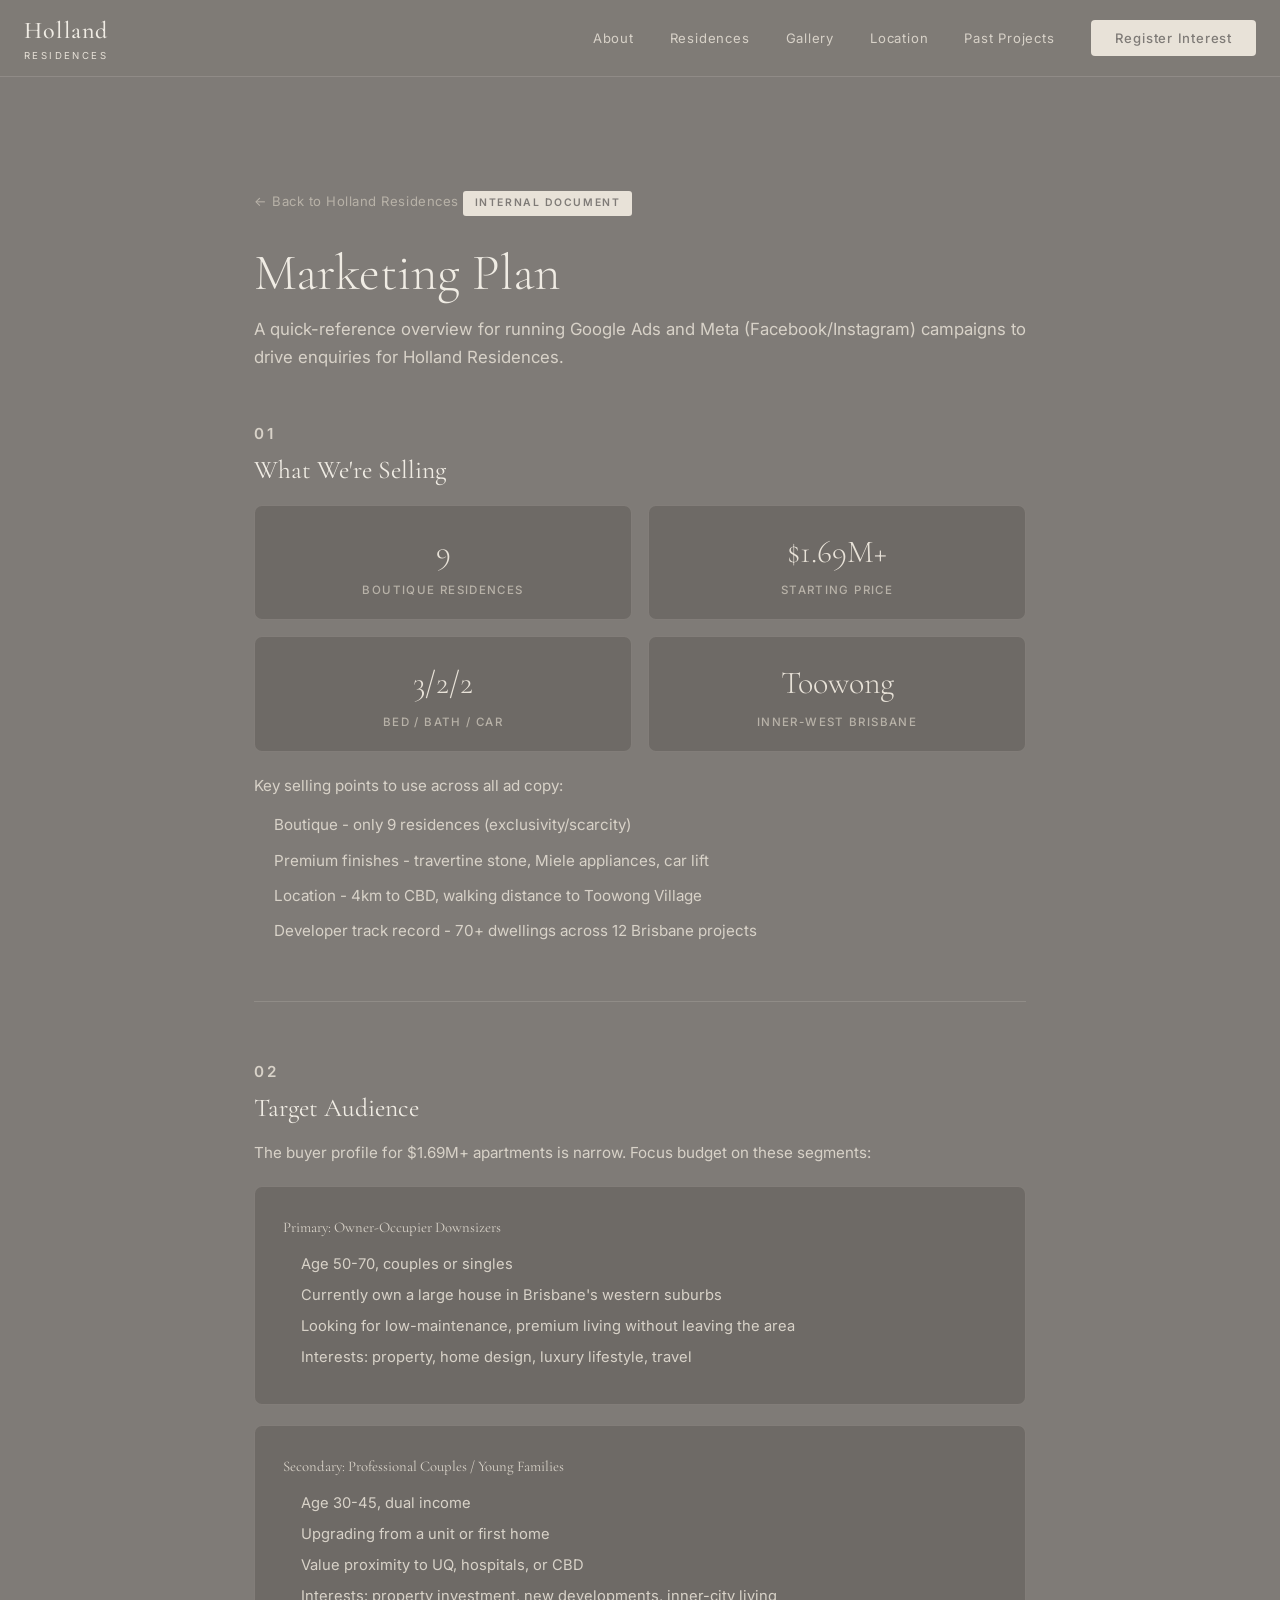
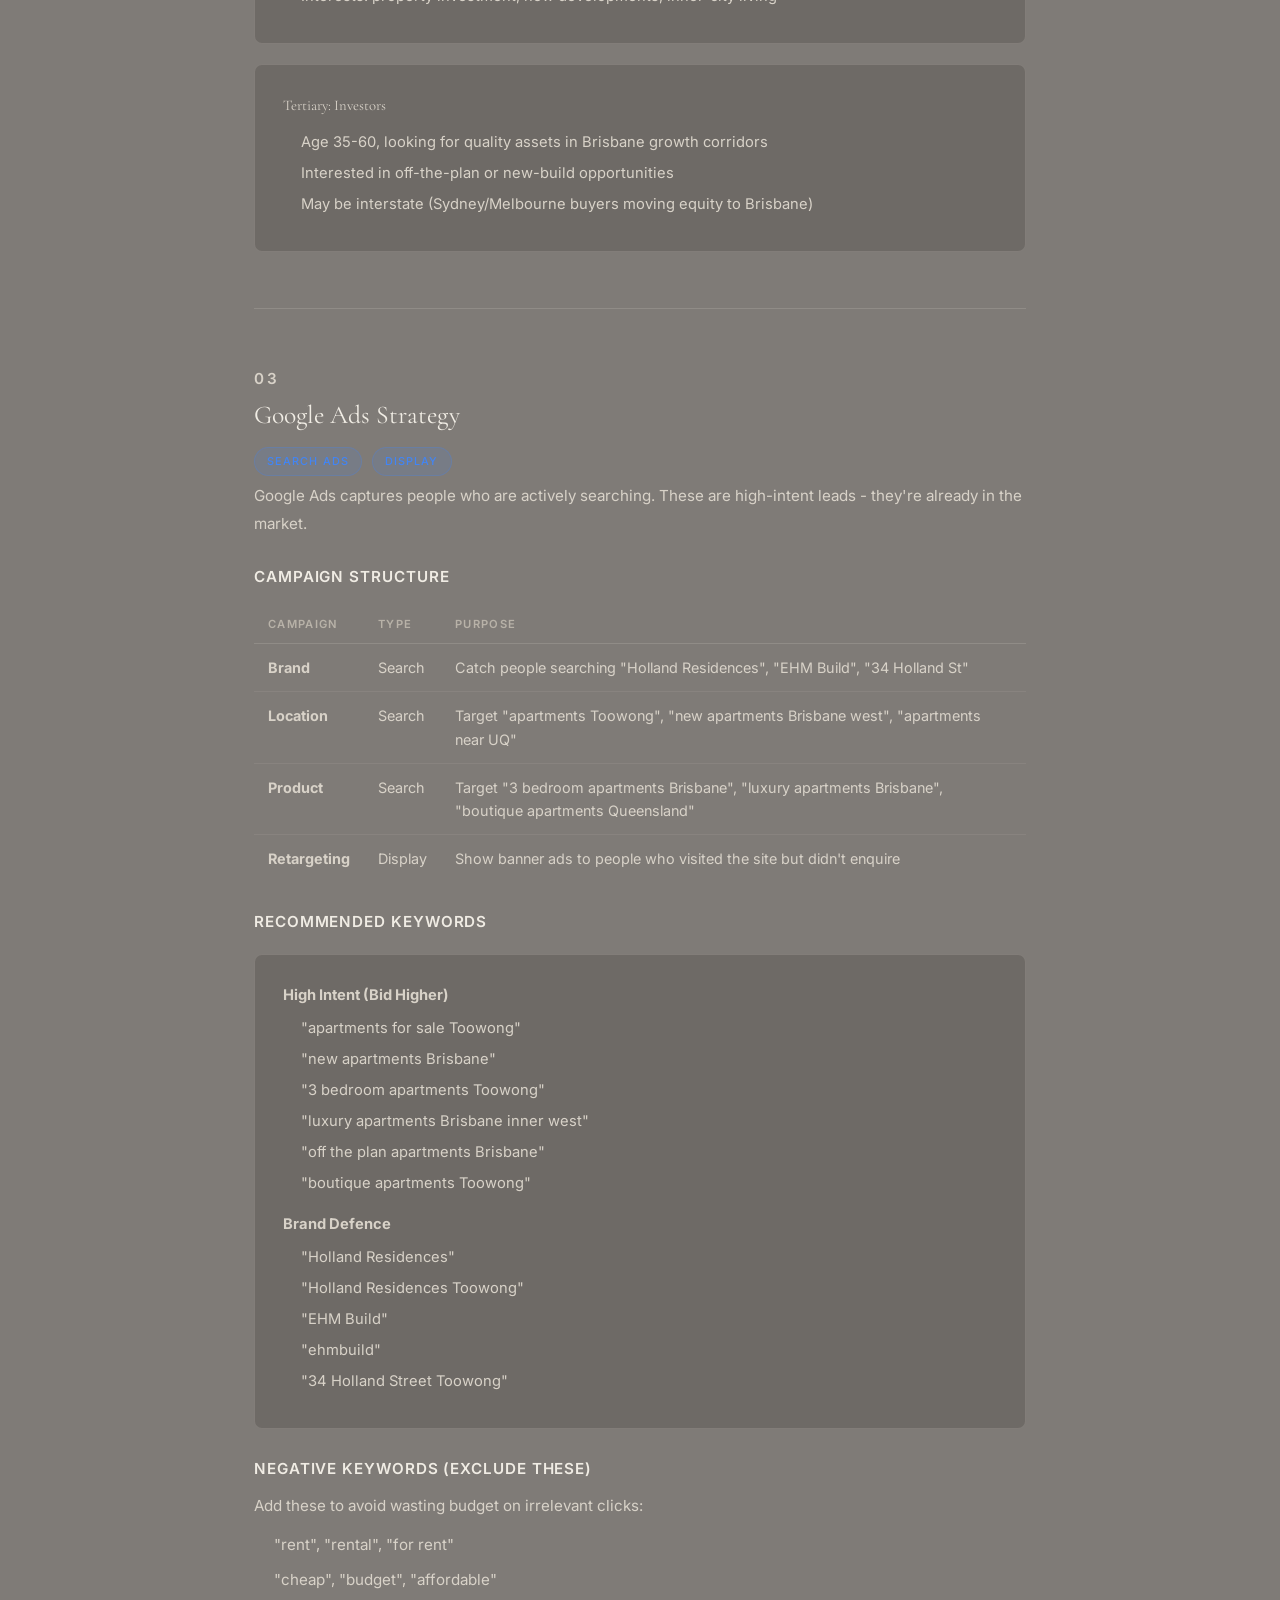
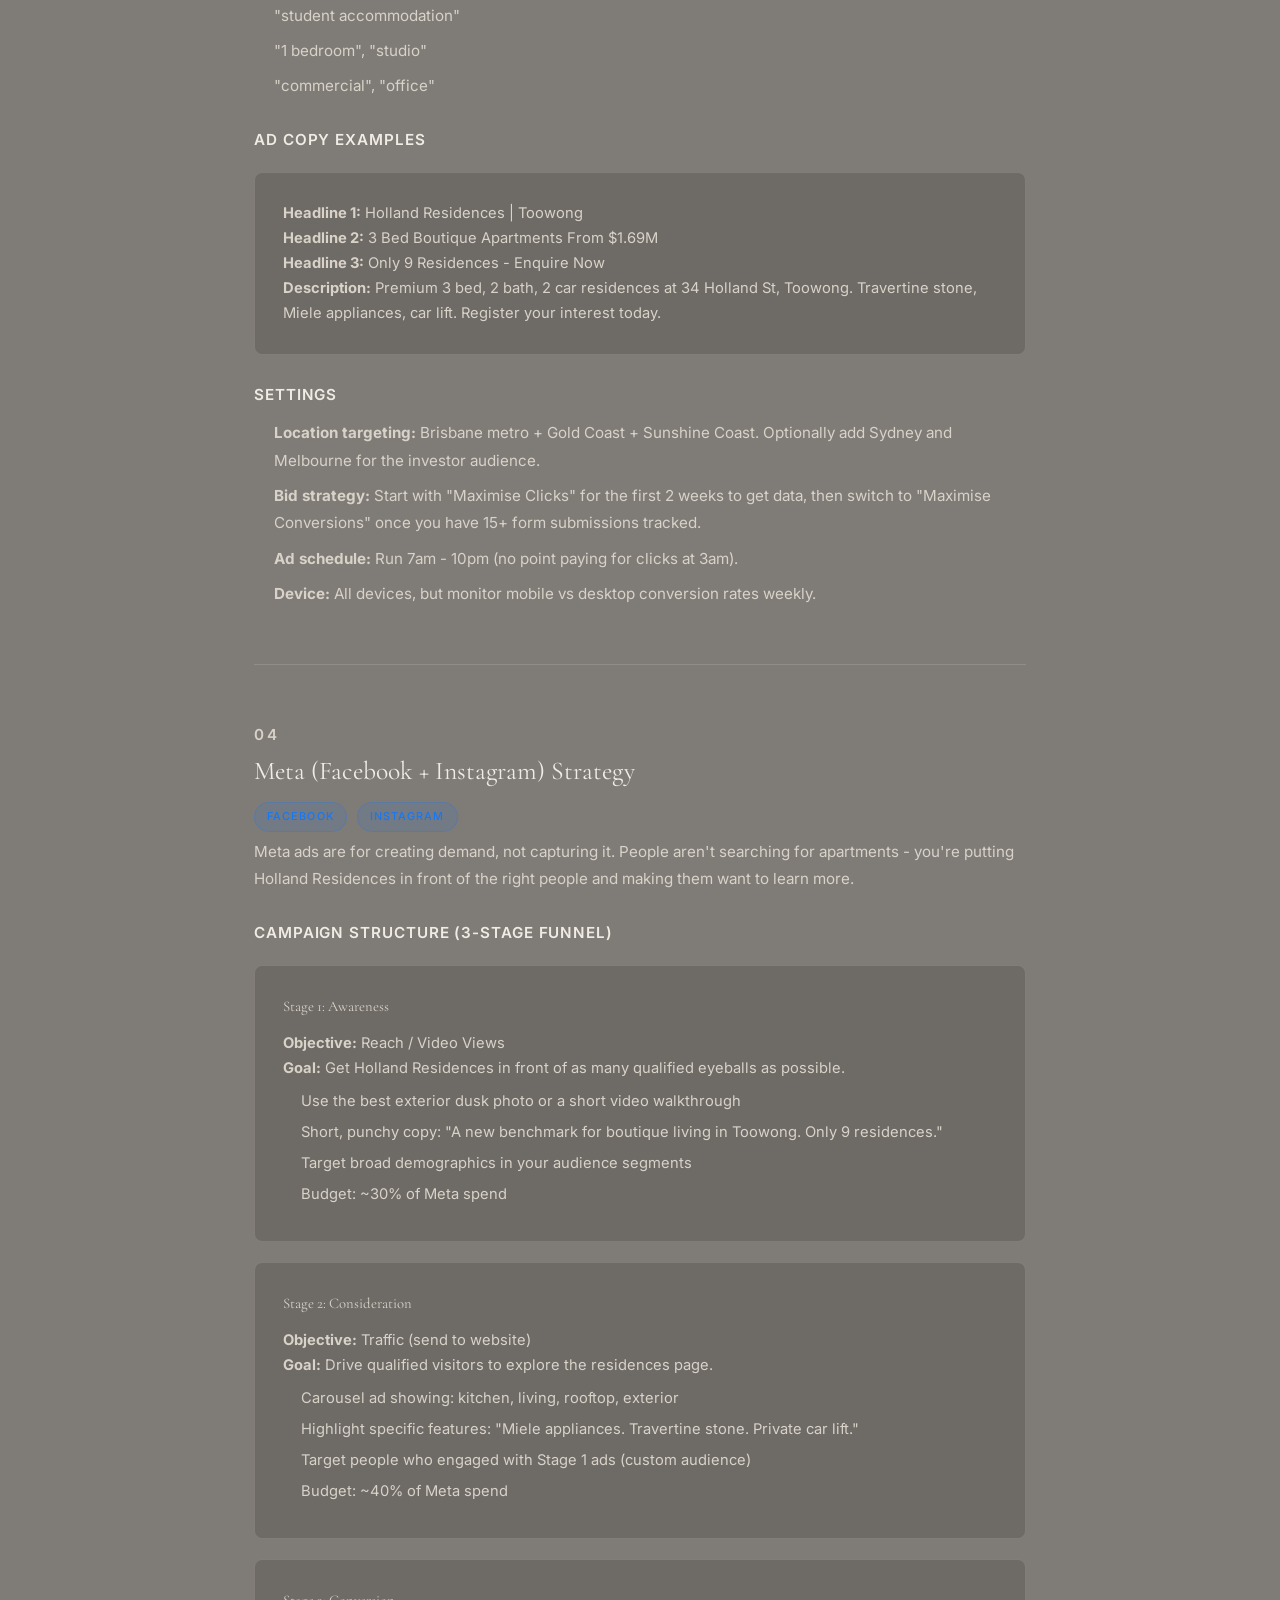
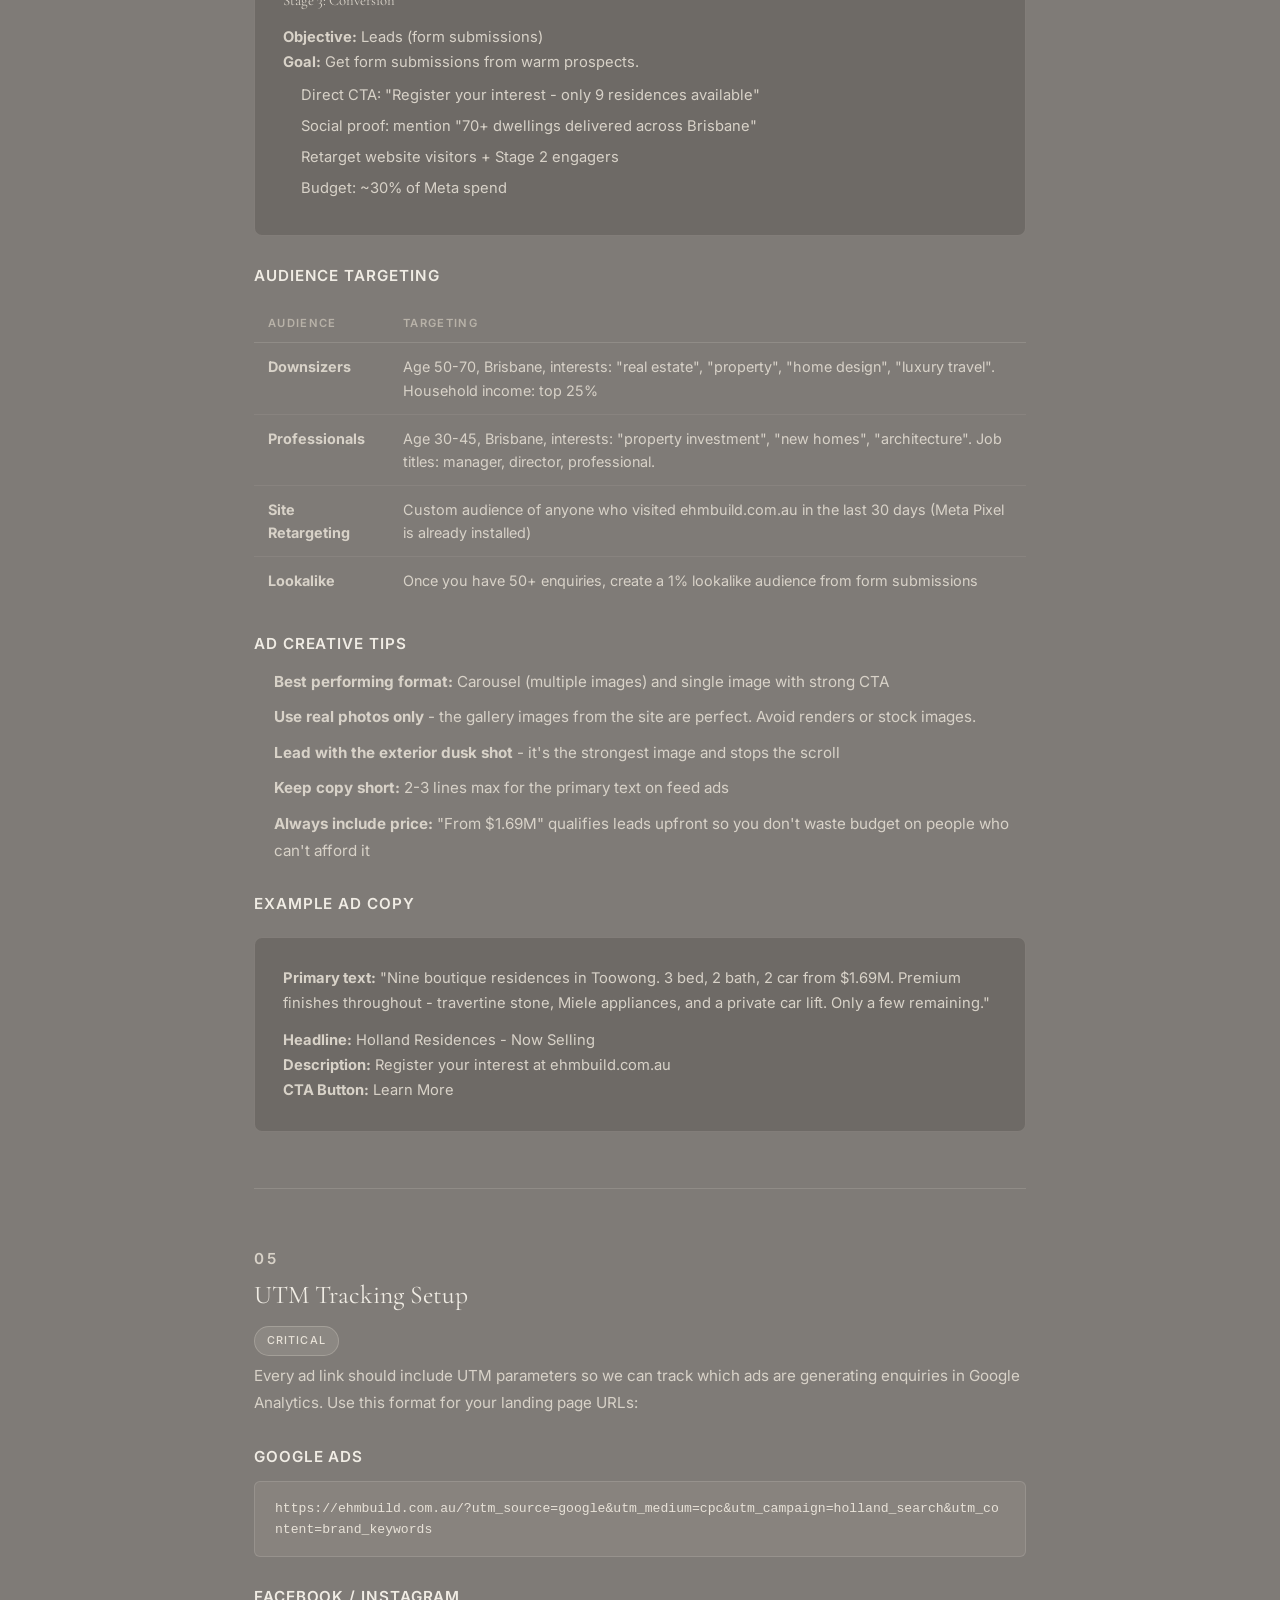
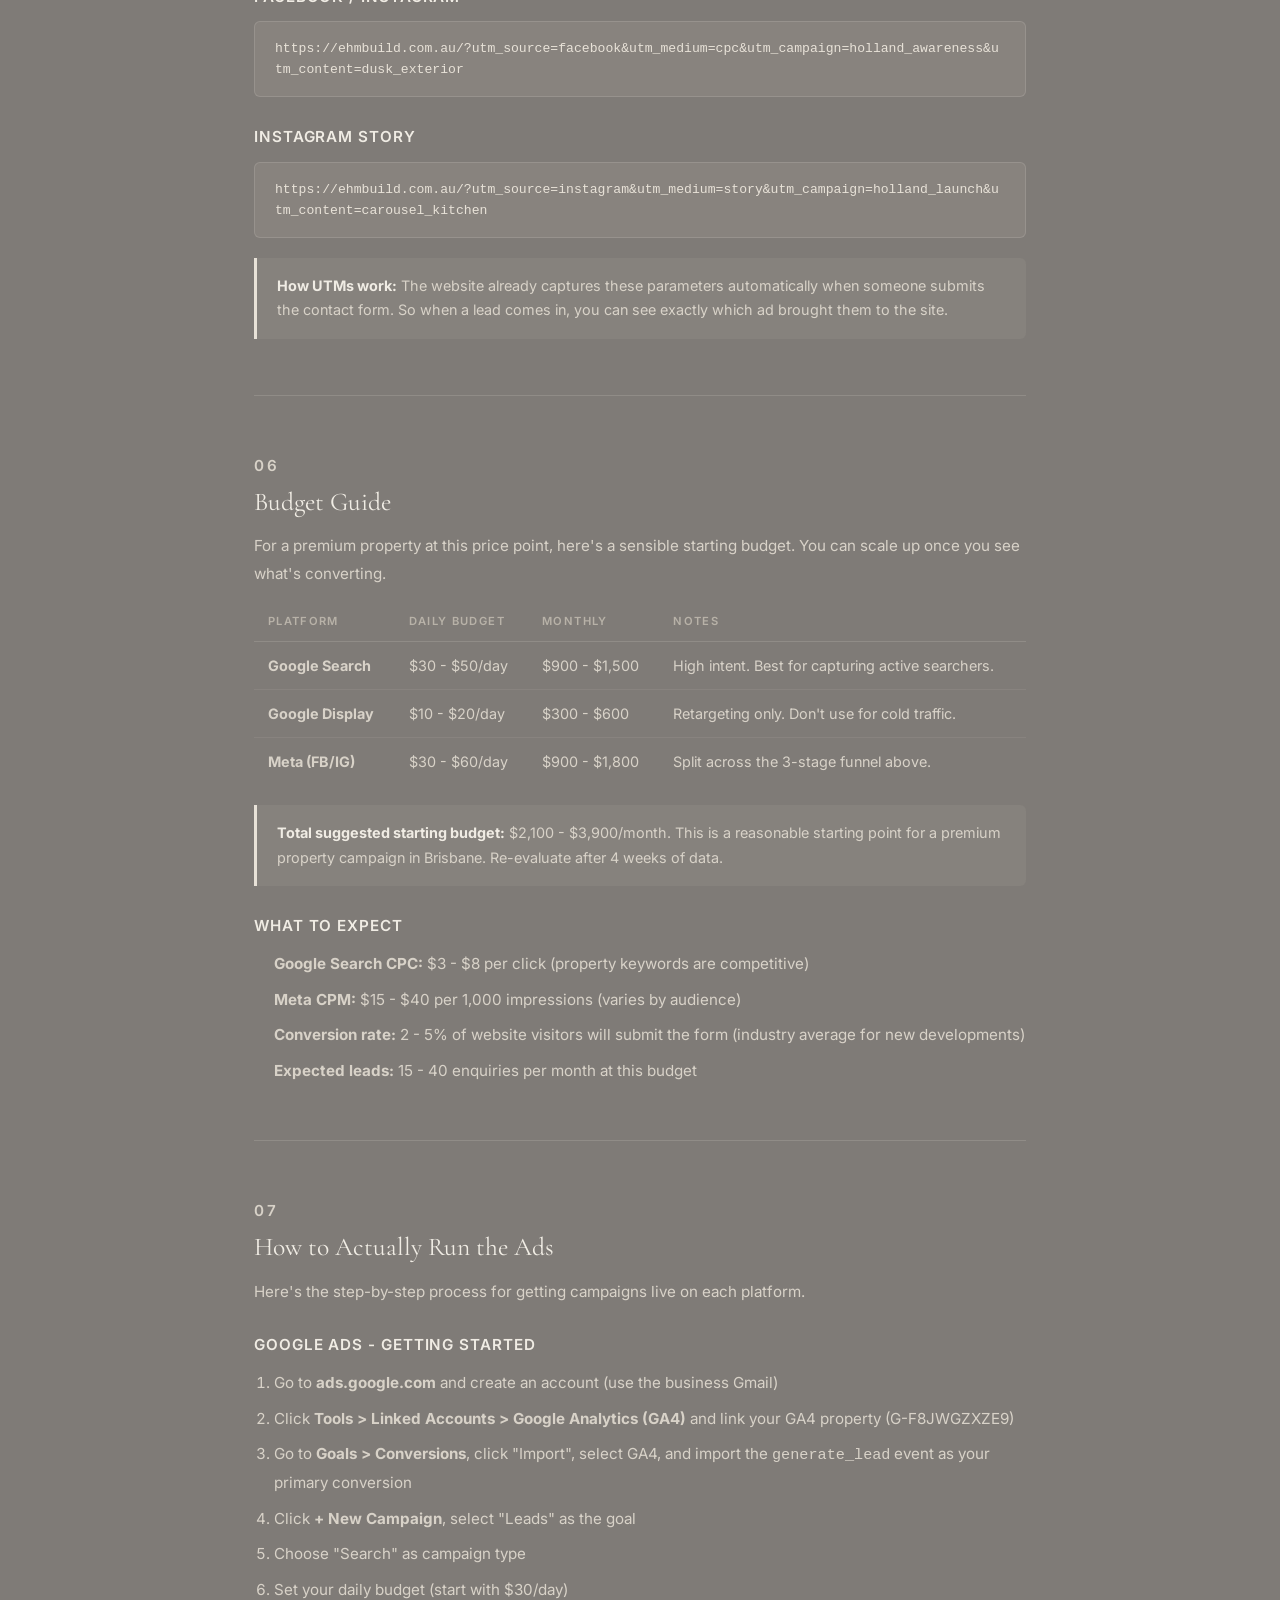
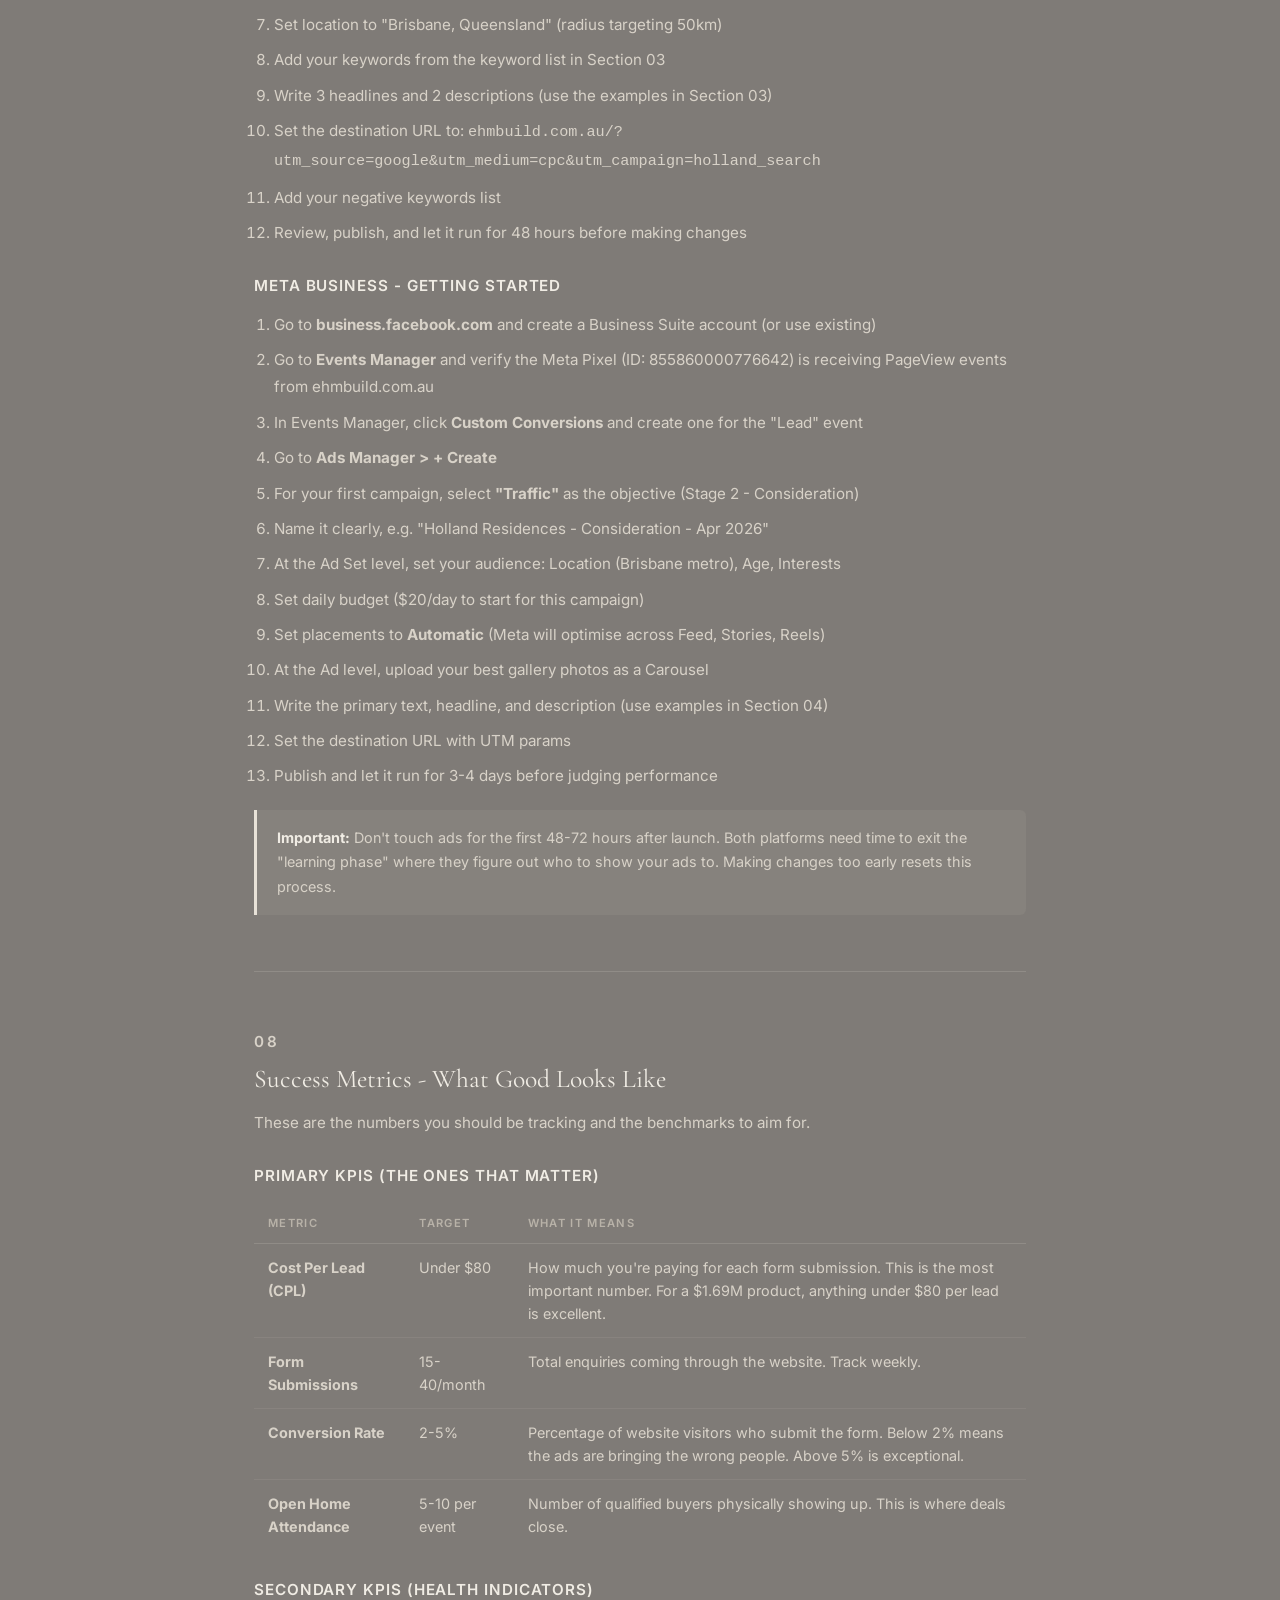
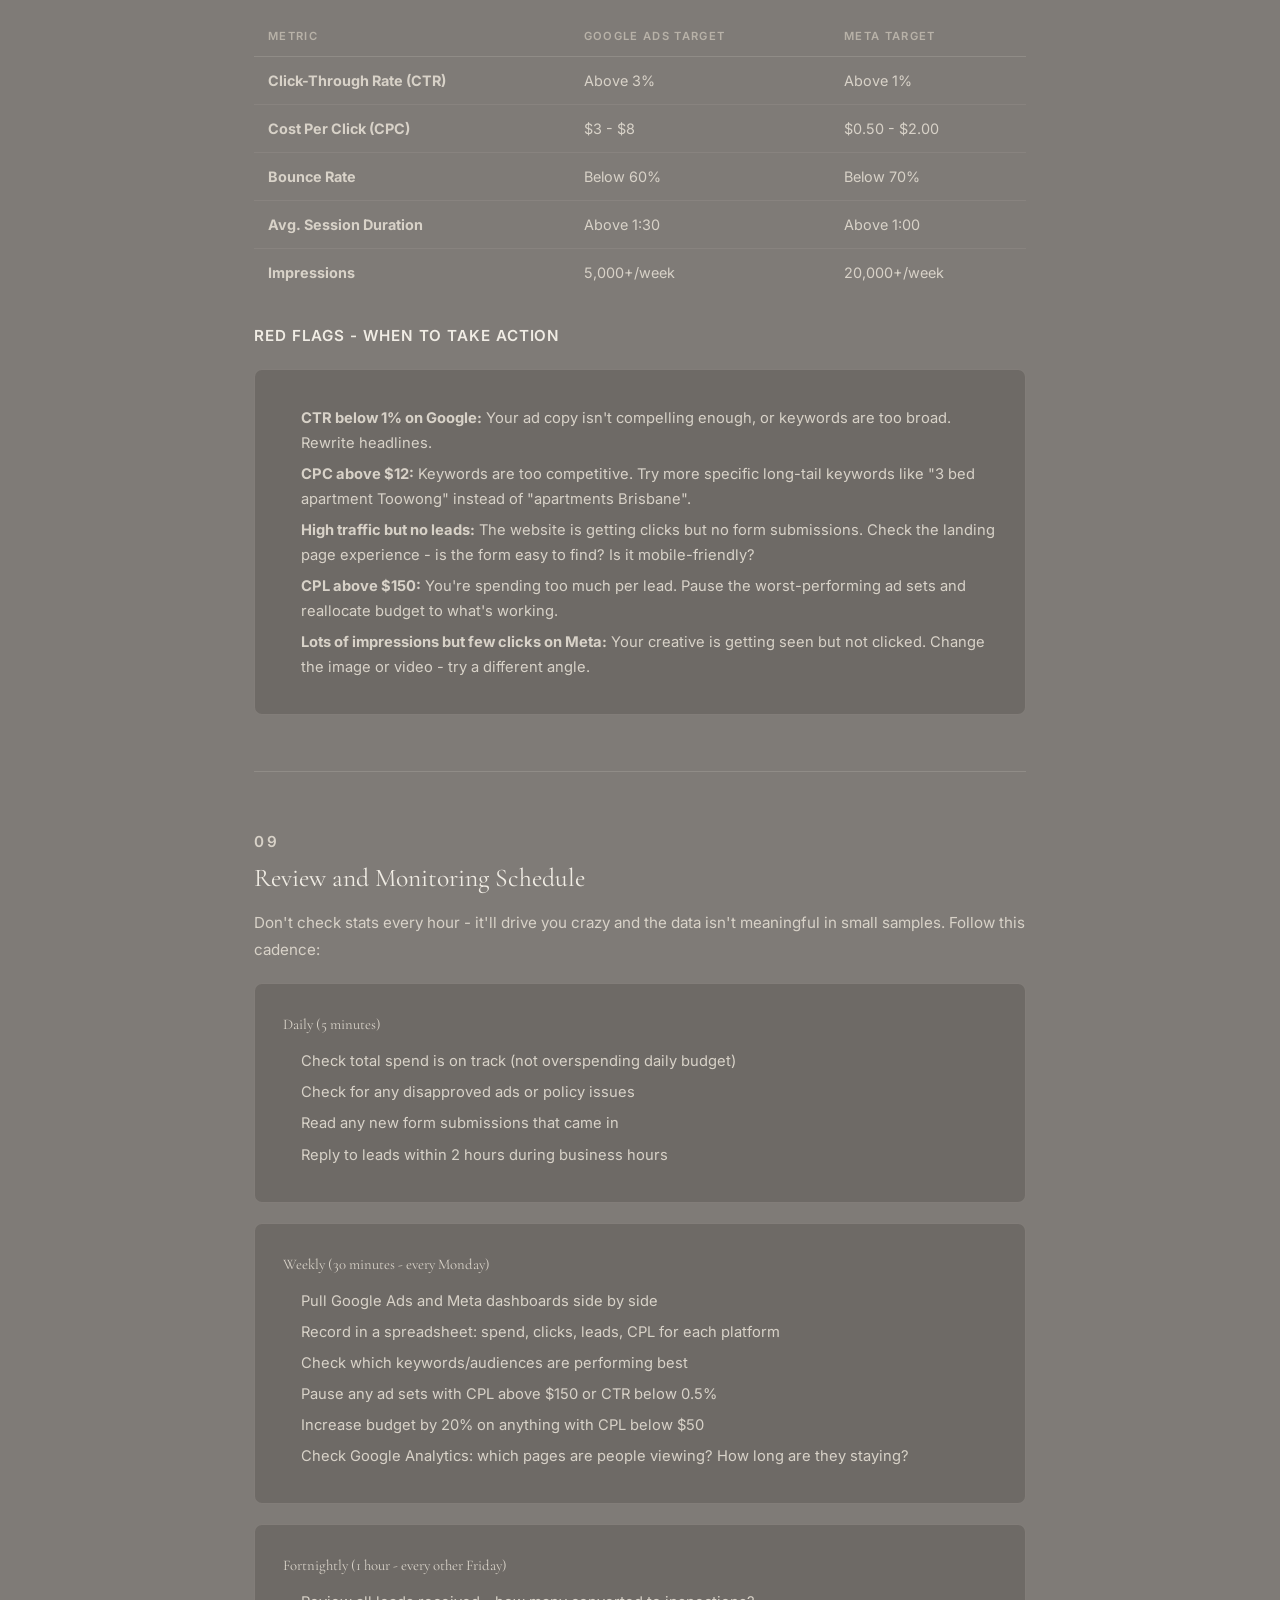
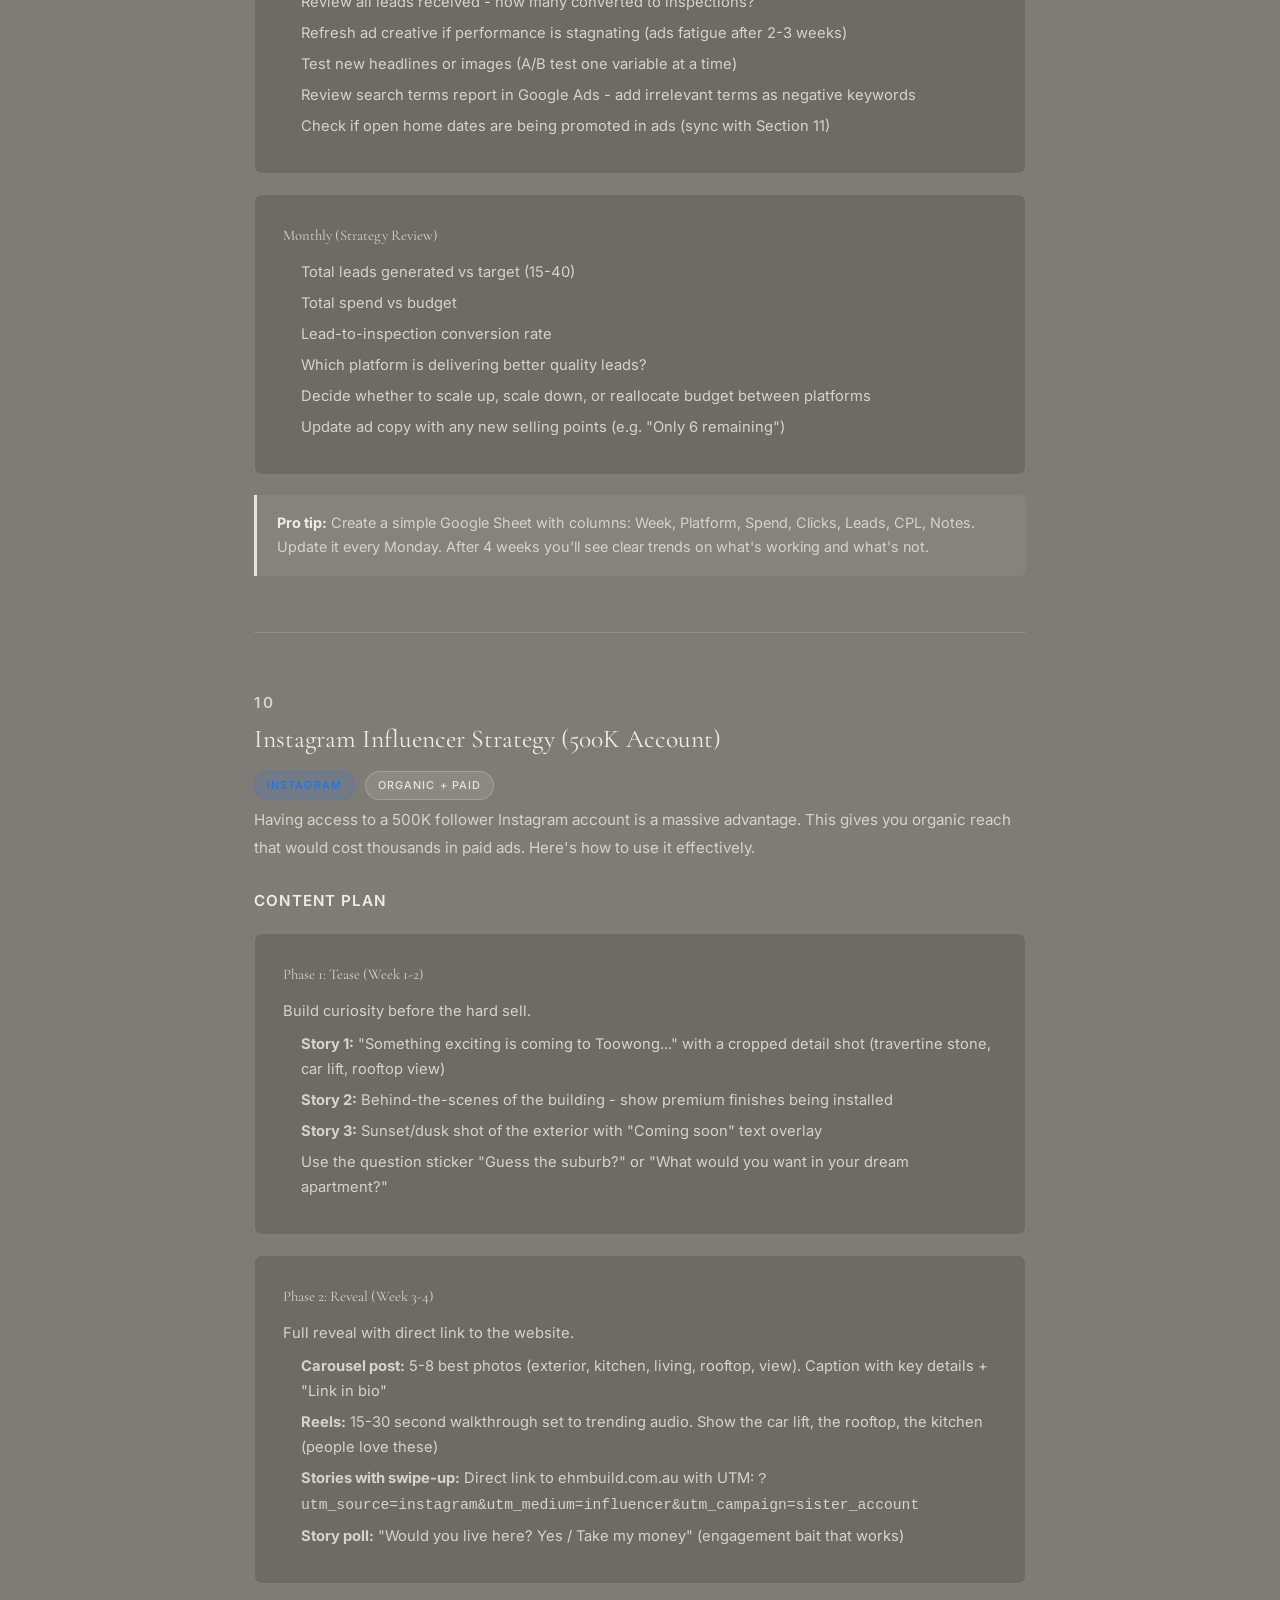
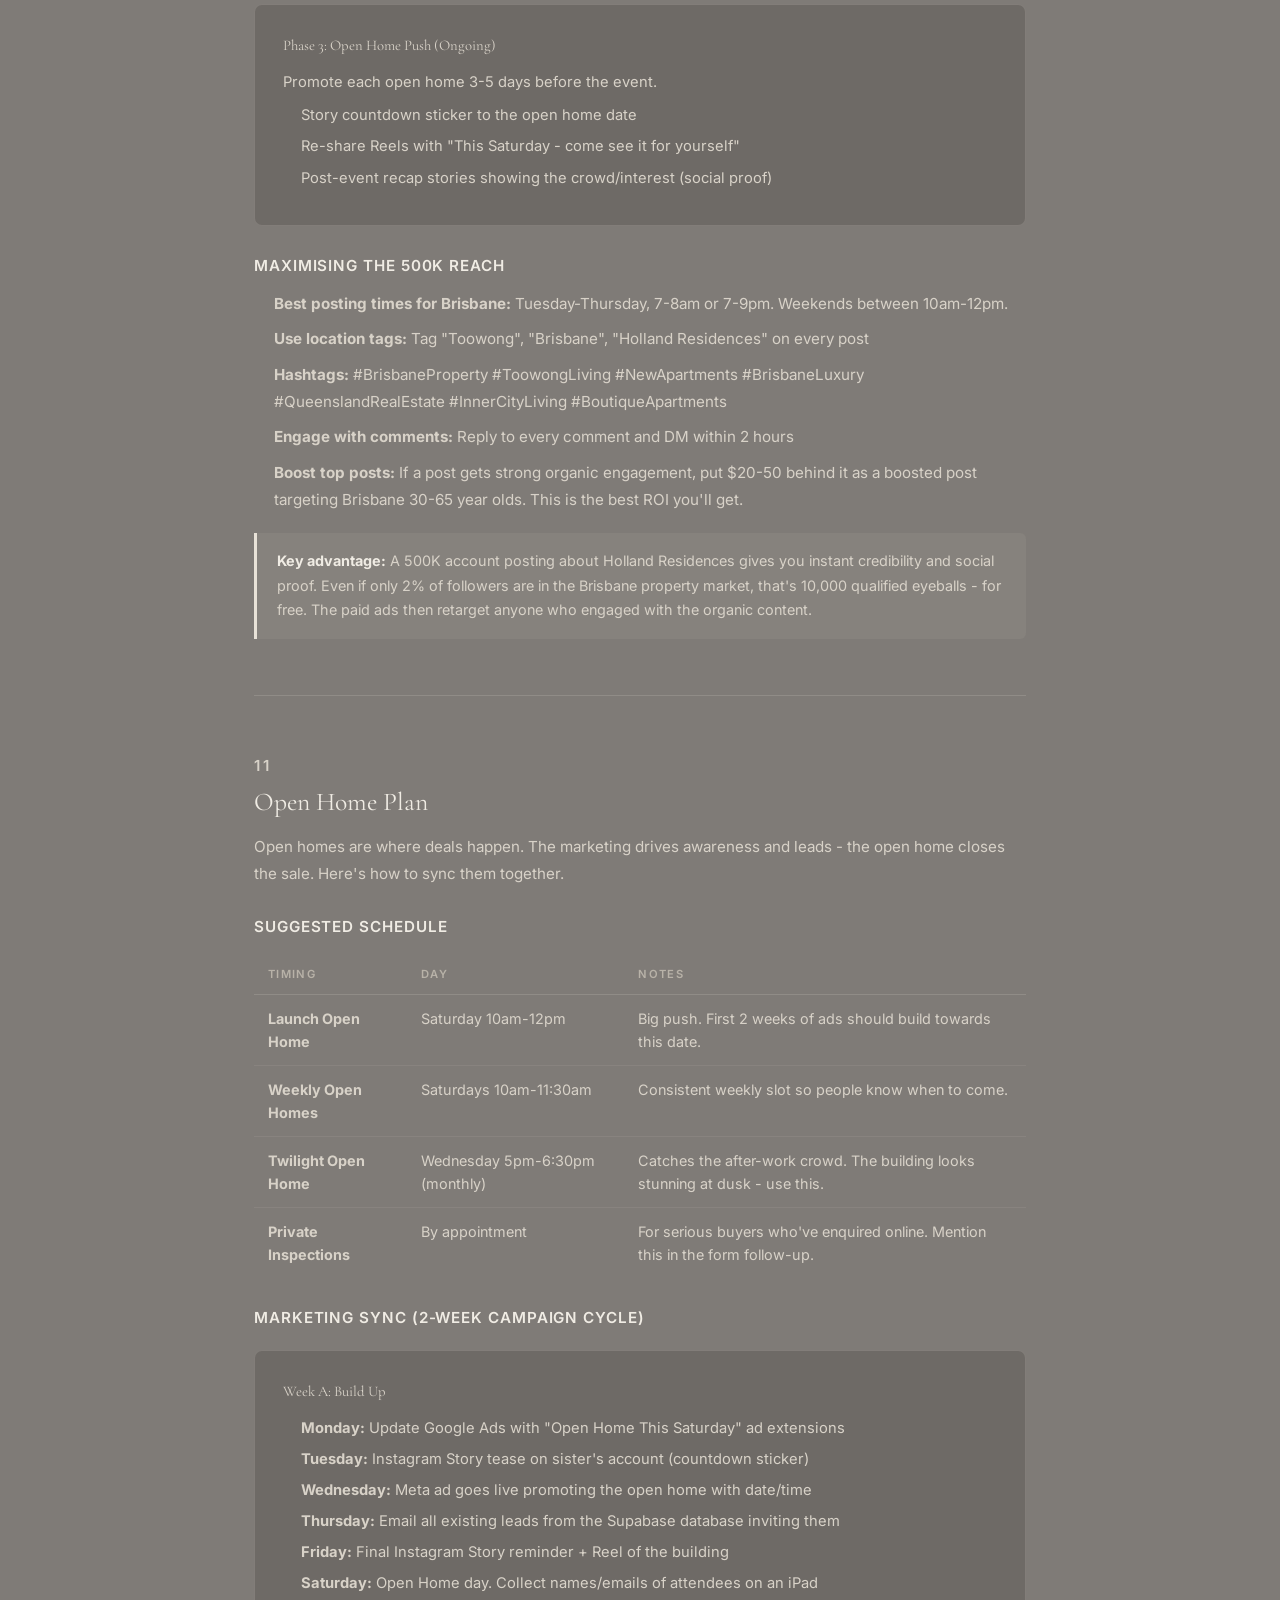
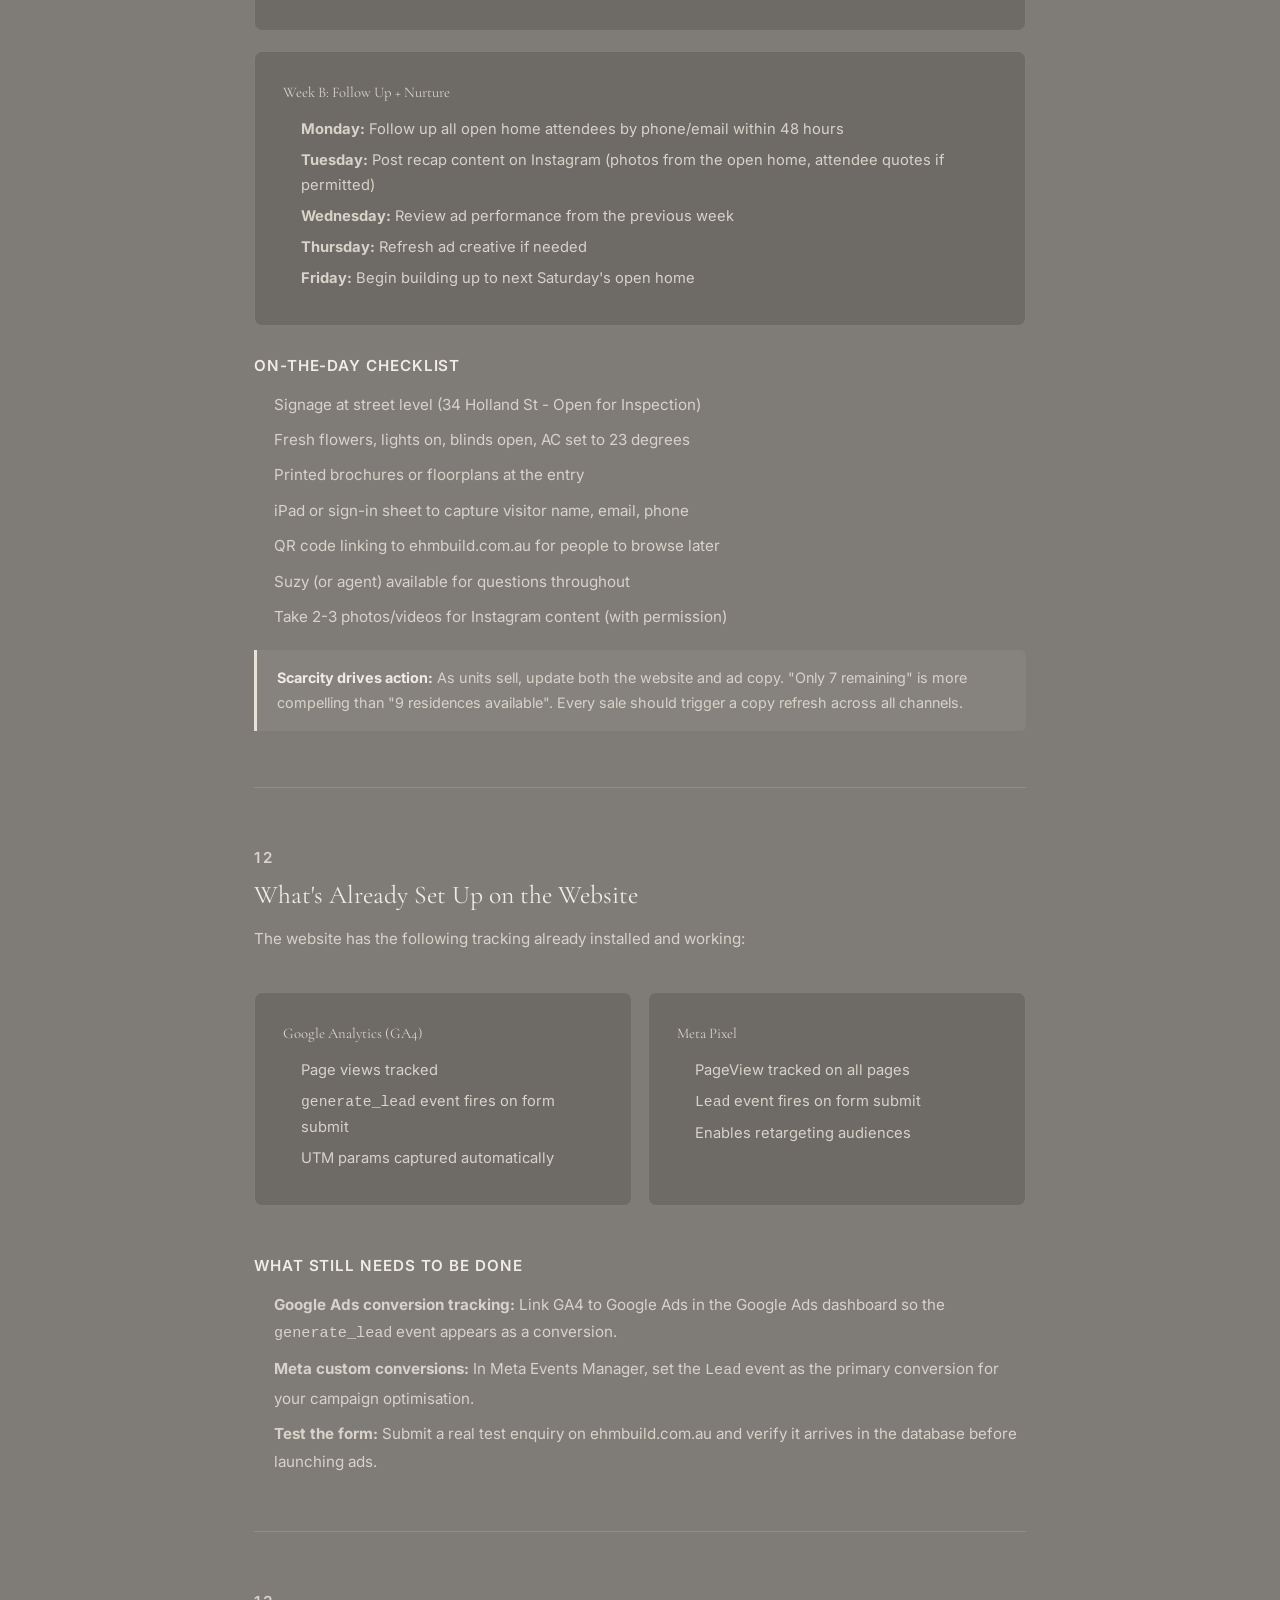
==== marketing-plan.html @ 226ff4e0 "add marketing plan page - ads strategy, KPIs, monitoring, open homes, Instagram influencer plan" ====
<!DOCTYPE html>
<html lang="en">
<head>
    <meta charset="UTF-8">
    <meta name="viewport" content="width=device-width, initial-scale=1.0">
    <title>Marketing Plan - Holland Residences (Internal)</title>
    <meta name="robots" content="noindex, nofollow">
    <link rel="icon" type="image/svg+xml" href="/favicon.svg">
    <link rel="icon" type="image/png" sizes="32x32" href="/favicon-32.png">
    <link rel="preconnect" href="https://fonts.googleapis.com">
    <link rel="preconnect" href="https://fonts.gstatic.com" crossorigin>
    <link href="https://fonts.googleapis.com/css2?family=Cormorant+Garamond:wght@300;400;500&family=Inter:wght@300;400;500;600&display=swap" rel="stylesheet">
    <link rel="stylesheet" href="styles.css">
    <style>
        .mp-page {
            padding: calc(var(--section-pad) + 60px) 0 var(--section-pad);
        }

        .mp-container {
            max-width: 820px;
            margin: 0 auto;
            padding: 0 24px;
        }

        .mp-badge {
            display: inline-block;
            font-size: 0.65rem;
            font-weight: 600;
            text-transform: uppercase;
            letter-spacing: 0.15em;
            color: var(--bg-primary);
            background: var(--accent);
            padding: 4px 12px;
            border-radius: 3px;
            margin-bottom: 20px;
        }

        .mp-title {
            font-family: var(--font-heading);
            font-weight: 300;
            font-size: clamp(2rem, 4.5vw, 3.2rem);
            line-height: 1.15;
            color: var(--text-primary);
            margin-bottom: 12px;
        }

        .mp-subtitle {
            color: var(--text-secondary);
            font-size: 1.05rem;
            line-height: 1.7;
            margin-bottom: 48px;
        }

        .mp-section {
            margin-bottom: 56px;
        }

        .mp-section-num {
            font-size: 0.65rem;
            font-weight: 600;
            text-transform: uppercase;
            letter-spacing: 0.2em;
            color: var(--accent);
            margin-bottom: 8px;
        }

        .mp-section h2 {
            font-family: var(--font-heading);
            font-weight: 400;
            font-size: 1.6rem;
            color: var(--text-primary);
            margin-bottom: 16px;
        }

        .mp-section h3 {
            font-family: var(--font-body);
            font-weight: 600;
            font-size: 0.95rem;
            color: var(--text-primary);
            margin: 28px 0 10px;
            text-transform: uppercase;
            letter-spacing: 0.06em;
        }

        .mp-section p, .mp-section li {
            color: var(--text-secondary);
            font-size: 0.95rem;
            line-height: 1.8;
        }

        .mp-section ul, .mp-section ol {
            padding-left: 20px;
            margin: 12px 0;
        }

        .mp-section li {
            margin-bottom: 8px;
        }

        .mp-divider {
            border: none;
            border-top: 1px solid var(--border-light);
            margin: 56px 0;
        }

        .mp-card {
            background: var(--bg-card);
            border: 1px solid var(--border-light);
            border-radius: 8px;
            padding: 28px;
            margin: 20px 0;
        }

        .mp-card-title {
            font-family: var(--font-heading);
            font-weight: 400;
            font-size: 1.2rem;
            color: var(--text-primary);
            margin-bottom: 12px;
        }

        .mp-card p, .mp-card li {
            color: var(--text-secondary);
            font-size: 0.92rem;
            line-height: 1.7;
        }

        .mp-card ul {
            padding-left: 18px;
            margin: 8px 0 0;
        }

        .mp-card li {
            margin-bottom: 6px;
        }

        .mp-grid {
            display: grid;
            grid-template-columns: 1fr 1fr;
            gap: 16px;
            margin: 20px 0;
        }

        @media (max-width: 640px) {
            .mp-grid {
                grid-template-columns: 1fr;
            }
        }

        .mp-stat {
            background: var(--bg-card);
            border: 1px solid var(--border-light);
            border-radius: 8px;
            padding: 20px 24px;
            text-align: center;
        }

        .mp-stat-value {
            font-family: var(--font-heading);
            font-weight: 300;
            font-size: 2rem;
            color: var(--accent);
        }

        .mp-stat-label {
            font-size: 0.72rem;
            font-weight: 500;
            text-transform: uppercase;
            letter-spacing: 0.12em;
            color: var(--text-muted);
            margin-top: 4px;
        }

        .mp-code {
            background: rgba(232, 226, 216, 0.08);
            border: 1px solid var(--border-light);
            border-radius: 6px;
            padding: 16px 20px;
            font-family: 'SF Mono', 'Fira Code', monospace;
            font-size: 0.82rem;
            color: var(--accent);
            overflow-x: auto;
            margin: 12px 0;
            line-height: 1.6;
            word-break: break-all;
        }

        .mp-highlight {
            color: var(--accent);
            font-weight: 500;
        }

        .mp-tag {
            display: inline-block;
            font-size: 0.68rem;
            font-weight: 500;
            text-transform: uppercase;
            letter-spacing: 0.1em;
            padding: 4px 12px;
            border-radius: 20px;
            margin-right: 6px;
            margin-bottom: 6px;
        }

        .mp-tag-google {
            color: #4285f4;
            background: rgba(66, 133, 244, 0.12);
            border: 1px solid rgba(66, 133, 244, 0.25);
        }

        .mp-tag-meta {
            color: #1877f2;
            background: rgba(24, 119, 242, 0.12);
            border: 1px solid rgba(24, 119, 242, 0.25);
        }

        .mp-tag-both {
            color: var(--accent);
            background: rgba(232, 226, 216, 0.12);
            border: 1px solid rgba(232, 226, 216, 0.25);
        }

        .mp-table {
            width: 100%;
            border-collapse: collapse;
            margin: 16px 0;
            font-size: 0.9rem;
        }

        .mp-table th {
            text-align: left;
            font-size: 0.7rem;
            font-weight: 600;
            text-transform: uppercase;
            letter-spacing: 0.12em;
            color: var(--text-muted);
            padding: 10px 14px;
            border-bottom: 1px solid var(--border-light);
        }

        .mp-table td {
            padding: 12px 14px;
            color: var(--text-secondary);
            border-bottom: 1px solid rgba(232, 226, 216, 0.08);
            vertical-align: top;
        }

        .mp-table tr:last-child td {
            border-bottom: none;
        }

        .mp-note {
            background: rgba(232, 226, 216, 0.06);
            border-left: 3px solid var(--accent);
            padding: 16px 20px;
            margin: 20px 0;
            border-radius: 0 6px 6px 0;
        }

        .mp-note p {
            color: var(--text-secondary);
            font-size: 0.9rem;
            line-height: 1.7;
            margin: 0;
        }

        .mp-note strong {
            color: var(--text-primary);
        }

        .mp-back {
            display: inline-flex;
            align-items: center;
            gap: 8px;
            font-size: 0.82rem;
            color: var(--text-muted);
            letter-spacing: 0.04em;
            margin-bottom: 32px;
            transition: color 0.3s ease;
        }

        .mp-back:hover {
            color: var(--text-primary);
        }

        .mp-footer {
            text-align: center;
            padding: 40px 0 0;
            margin-top: 40px;
            border-top: 1px solid var(--border-light);
        }

        .mp-footer p {
            color: var(--text-muted);
            font-size: 0.8rem;
        }
    </style>
</head>
<body>

    <!-- Navigation -->
    <nav class="nav scrolled" id="nav">
        <div class="nav-inner">
            <a href="/" class="nav-logo">Holland<span>Residences</span></a>
            <button class="nav-toggle" id="navToggle" aria-label="Toggle menu">
                <span></span><span></span><span></span>
            </button>
            <ul class="nav-links" id="navLinks">
                <li><a href="/#about">About</a></li>
                <li><a href="/#residences">Residences</a></li>
                <li><a href="/#gallery">Gallery</a></li>
                <li><a href="/#location">Location</a></li>
                <li><a href="/past-projects.html">Past Projects</a></li>
                <li><a href="/#contact" class="nav-cta">Register Interest</a></li>
            </ul>
        </div>
    </nav>

    <div class="mp-page">
        <div class="mp-container">

            <a href="/" class="mp-back">← Back to Holland Residences</a>

            <span class="mp-badge">Internal Document</span>
            <h1 class="mp-title">Marketing Plan</h1>
            <p class="mp-subtitle">A quick-reference overview for running Google Ads and Meta (Facebook/Instagram) campaigns to drive enquiries for Holland Residences.</p>

            <!-- ============================================ -->
            <!-- THE PRODUCT -->
            <!-- ============================================ -->
            <div class="mp-section">
                <p class="mp-section-num">01</p>
                <h2>What We're Selling</h2>
                <div class="mp-grid">
                    <div class="mp-stat">
                        <div class="mp-stat-value">9</div>
                        <div class="mp-stat-label">Boutique Residences</div>
                    </div>
                    <div class="mp-stat">
                        <div class="mp-stat-value">$1.69M+</div>
                        <div class="mp-stat-label">Starting Price</div>
                    </div>
                    <div class="mp-stat">
                        <div class="mp-stat-value">3/2/2</div>
                        <div class="mp-stat-label">Bed / Bath / Car</div>
                    </div>
                    <div class="mp-stat">
                        <div class="mp-stat-value">Toowong</div>
                        <div class="mp-stat-label">Inner-West Brisbane</div>
                    </div>
                </div>
                <p>Key selling points to use across all ad copy:</p>
                <ul>
                    <li>Boutique - only 9 residences (exclusivity/scarcity)</li>
                    <li>Premium finishes - travertine stone, Miele appliances, car lift</li>
                    <li>Location - 4km to CBD, walking distance to Toowong Village</li>
                    <li>Developer track record - 70+ dwellings across 12 Brisbane projects</li>
                </ul>
            </div>

            <hr class="mp-divider">

            <!-- ============================================ -->
            <!-- TARGET AUDIENCE -->
            <!-- ============================================ -->
            <div class="mp-section">
                <p class="mp-section-num">02</p>
                <h2>Target Audience</h2>
                <p>The buyer profile for $1.69M+ apartments is narrow. Focus budget on these segments:</p>

                <div class="mp-card">
                    <p class="mp-card-title">Primary: Owner-Occupier Downsizers</p>
                    <ul>
                        <li>Age 50-70, couples or singles</li>
                        <li>Currently own a large house in Brisbane's western suburbs</li>
                        <li>Looking for low-maintenance, premium living without leaving the area</li>
                        <li>Interests: property, home design, luxury lifestyle, travel</li>
                    </ul>
                </div>

                <div class="mp-card">
                    <p class="mp-card-title">Secondary: Professional Couples / Young Families</p>
                    <ul>
                        <li>Age 30-45, dual income</li>
                        <li>Upgrading from a unit or first home</li>
                        <li>Value proximity to UQ, hospitals, or CBD</li>
                        <li>Interests: property investment, new developments, inner-city living</li>
                    </ul>
                </div>

                <div class="mp-card">
                    <p class="mp-card-title">Tertiary: Investors</p>
                    <ul>
                        <li>Age 35-60, looking for quality assets in Brisbane growth corridors</li>
                        <li>Interested in off-the-plan or new-build opportunities</li>
                        <li>May be interstate (Sydney/Melbourne buyers moving equity to Brisbane)</li>
                    </ul>
                </div>
            </div>

            <hr class="mp-divider">

            <!-- ============================================ -->
            <!-- GOOGLE ADS -->
            <!-- ============================================ -->
            <div class="mp-section">
                <p class="mp-section-num">03</p>
                <h2>Google Ads Strategy</h2>
                <p><span class="mp-tag mp-tag-google">Search Ads</span> <span class="mp-tag mp-tag-google">Display</span></p>
                <p>Google Ads captures people who are actively searching. These are high-intent leads - they're already in the market.</p>

                <h3>Campaign Structure</h3>
                <table class="mp-table">
                    <thead>
                        <tr>
                            <th>Campaign</th>
                            <th>Type</th>
                            <th>Purpose</th>
                        </tr>
                    </thead>
                    <tbody>
                        <tr>
                            <td><strong>Brand</strong></td>
                            <td>Search</td>
                            <td>Catch people searching "Holland Residences", "EHM Build", "34 Holland St"</td>
                        </tr>
                        <tr>
                            <td><strong>Location</strong></td>
                            <td>Search</td>
                            <td>Target "apartments Toowong", "new apartments Brisbane west", "apartments near UQ"</td>
                        </tr>
                        <tr>
                            <td><strong>Product</strong></td>
                            <td>Search</td>
                            <td>Target "3 bedroom apartments Brisbane", "luxury apartments Brisbane", "boutique apartments Queensland"</td>
                        </tr>
                        <tr>
                            <td><strong>Retargeting</strong></td>
                            <td>Display</td>
                            <td>Show banner ads to people who visited the site but didn't enquire</td>
                        </tr>
                    </tbody>
                </table>

                <h3>Recommended Keywords</h3>
                <div class="mp-card">
                    <p><strong>High Intent (Bid Higher)</strong></p>
                    <ul>
                        <li>"apartments for sale Toowong"</li>
                        <li>"new apartments Brisbane"</li>
                        <li>"3 bedroom apartments Toowong"</li>
                        <li>"luxury apartments Brisbane inner west"</li>
                        <li>"off the plan apartments Brisbane"</li>
                        <li>"boutique apartments Toowong"</li>
                    </ul>
                    <p style="margin-top: 16px;"><strong>Brand Defence</strong></p>
                    <ul>
                        <li>"Holland Residences"</li>
                        <li>"Holland Residences Toowong"</li>
                        <li>"EHM Build"</li>
                        <li>"ehmbuild"</li>
                        <li>"34 Holland Street Toowong"</li>
                    </ul>
                </div>

                <h3>Negative Keywords (Exclude These)</h3>
                <p>Add these to avoid wasting budget on irrelevant clicks:</p>
                <ul>
                    <li>"rent", "rental", "for rent"</li>
                    <li>"cheap", "budget", "affordable"</li>
                    <li>"student accommodation"</li>
                    <li>"1 bedroom", "studio"</li>
                    <li>"commercial", "office"</li>
                </ul>

                <h3>Ad Copy Examples</h3>
                <div class="mp-card">
                    <p><strong>Headline 1:</strong> Holland Residences | Toowong</p>
                    <p><strong>Headline 2:</strong> 3 Bed Boutique Apartments From $1.69M</p>
                    <p><strong>Headline 3:</strong> Only 9 Residences - Enquire Now</p>
                    <p><strong>Description:</strong> Premium 3 bed, 2 bath, 2 car residences at 34 Holland St, Toowong. Travertine stone, Miele appliances, car lift. Register your interest today.</p>
                </div>

                <h3>Settings</h3>
                <ul>
                    <li><strong>Location targeting:</strong> Brisbane metro + Gold Coast + Sunshine Coast. Optionally add Sydney and Melbourne for the investor audience.</li>
                    <li><strong>Bid strategy:</strong> Start with "Maximise Clicks" for the first 2 weeks to get data, then switch to "Maximise Conversions" once you have 15+ form submissions tracked.</li>
                    <li><strong>Ad schedule:</strong> Run 7am - 10pm (no point paying for clicks at 3am).</li>
                    <li><strong>Device:</strong> All devices, but monitor mobile vs desktop conversion rates weekly.</li>
                </ul>
            </div>

            <hr class="mp-divider">

            <!-- ============================================ -->
            <!-- META ADS -->
            <!-- ============================================ -->
            <div class="mp-section">
                <p class="mp-section-num">04</p>
                <h2>Meta (Facebook + Instagram) Strategy</h2>
                <p><span class="mp-tag mp-tag-meta">Facebook</span> <span class="mp-tag mp-tag-meta">Instagram</span></p>
                <p>Meta ads are for creating demand, not capturing it. People aren't searching for apartments - you're putting Holland Residences in front of the right people and making them want to learn more.</p>

                <h3>Campaign Structure (3-Stage Funnel)</h3>

                <div class="mp-card">
                    <p class="mp-card-title">Stage 1: Awareness</p>
                    <p><strong>Objective:</strong> Reach / Video Views</p>
                    <p><strong>Goal:</strong> Get Holland Residences in front of as many qualified eyeballs as possible.</p>
                    <ul>
                        <li>Use the best exterior dusk photo or a short video walkthrough</li>
                        <li>Short, punchy copy: "A new benchmark for boutique living in Toowong. Only 9 residences."</li>
                        <li>Target broad demographics in your audience segments</li>
                        <li>Budget: ~30% of Meta spend</li>
                    </ul>
                </div>

                <div class="mp-card">
                    <p class="mp-card-title">Stage 2: Consideration</p>
                    <p><strong>Objective:</strong> Traffic (send to website)</p>
                    <p><strong>Goal:</strong> Drive qualified visitors to explore the residences page.</p>
                    <ul>
                        <li>Carousel ad showing: kitchen, living, rooftop, exterior</li>
                        <li>Highlight specific features: "Miele appliances. Travertine stone. Private car lift."</li>
                        <li>Target people who engaged with Stage 1 ads (custom audience)</li>
                        <li>Budget: ~40% of Meta spend</li>
                    </ul>
                </div>

                <div class="mp-card">
                    <p class="mp-card-title">Stage 3: Conversion</p>
                    <p><strong>Objective:</strong> Leads (form submissions)</p>
                    <p><strong>Goal:</strong> Get form submissions from warm prospects.</p>
                    <ul>
                        <li>Direct CTA: "Register your interest - only 9 residences available"</li>
                        <li>Social proof: mention "70+ dwellings delivered across Brisbane"</li>
                        <li>Retarget website visitors + Stage 2 engagers</li>
                        <li>Budget: ~30% of Meta spend</li>
                    </ul>
                </div>

                <h3>Audience Targeting</h3>
                <table class="mp-table">
                    <thead>
                        <tr>
                            <th>Audience</th>
                            <th>Targeting</th>
                        </tr>
                    </thead>
                    <tbody>
                        <tr>
                            <td><strong>Downsizers</strong></td>
                            <td>Age 50-70, Brisbane, interests: "real estate", "property", "home design", "luxury travel". Household income: top 25%</td>
                        </tr>
                        <tr>
                            <td><strong>Professionals</strong></td>
                            <td>Age 30-45, Brisbane, interests: "property investment", "new homes", "architecture". Job titles: manager, director, professional.</td>
                        </tr>
                        <tr>
                            <td><strong>Site Retargeting</strong></td>
                            <td>Custom audience of anyone who visited ehmbuild.com.au in the last 30 days (Meta Pixel is already installed)</td>
                        </tr>
                        <tr>
                            <td><strong>Lookalike</strong></td>
                            <td>Once you have 50+ enquiries, create a 1% lookalike audience from form submissions</td>
                        </tr>
                    </tbody>
                </table>

                <h3>Ad Creative Tips</h3>
                <ul>
                    <li><strong>Best performing format:</strong> Carousel (multiple images) and single image with strong CTA</li>
                    <li><strong>Use real photos only</strong> - the gallery images from the site are perfect. Avoid renders or stock images.</li>
                    <li><strong>Lead with the exterior dusk shot</strong> - it's the strongest image and stops the scroll</li>
                    <li><strong>Keep copy short:</strong> 2-3 lines max for the primary text on feed ads</li>
                    <li><strong>Always include price:</strong> "From $1.69M" qualifies leads upfront so you don't waste budget on people who can't afford it</li>
                </ul>

                <h3>Example Ad Copy</h3>
                <div class="mp-card">
                    <p><strong>Primary text:</strong> "Nine boutique residences in Toowong. 3 bed, 2 bath, 2 car from $1.69M. Premium finishes throughout - travertine stone, Miele appliances, and a private car lift. Only a few remaining."</p>
                    <p style="margin-top: 12px;"><strong>Headline:</strong> Holland Residences - Now Selling</p>
                    <p><strong>Description:</strong> Register your interest at ehmbuild.com.au</p>
                    <p><strong>CTA Button:</strong> Learn More</p>
                </div>
            </div>

            <hr class="mp-divider">

            <!-- ============================================ -->
            <!-- UTM TRACKING -->
            <!-- ============================================ -->
            <div class="mp-section">
                <p class="mp-section-num">05</p>
                <h2>UTM Tracking Setup</h2>
                <p><span class="mp-tag mp-tag-both">Critical</span></p>
                <p>Every ad link should include UTM parameters so we can track which ads are generating enquiries in Google Analytics. Use this format for your landing page URLs:</p>

                <h3>Google Ads</h3>
                <div class="mp-code">
                    https://ehmbuild.com.au/?utm_source=google&amp;utm_medium=cpc&amp;utm_campaign=holland_search&amp;utm_content=brand_keywords
                </div>

                <h3>Facebook / Instagram</h3>
                <div class="mp-code">
                    https://ehmbuild.com.au/?utm_source=facebook&amp;utm_medium=cpc&amp;utm_campaign=holland_awareness&amp;utm_content=dusk_exterior
                </div>

                <h3>Instagram Story</h3>
                <div class="mp-code">
                    https://ehmbuild.com.au/?utm_source=instagram&amp;utm_medium=story&amp;utm_campaign=holland_launch&amp;utm_content=carousel_kitchen
                </div>

                <div class="mp-note">
                    <p><strong>How UTMs work:</strong> The website already captures these parameters automatically when someone submits the contact form. So when a lead comes in, you can see exactly which ad brought them to the site.</p>
                </div>
            </div>

            <hr class="mp-divider">

            <!-- ============================================ -->
            <!-- BUDGET -->
            <!-- ============================================ -->
            <div class="mp-section">
                <p class="mp-section-num">06</p>
                <h2>Budget Guide</h2>
                <p>For a premium property at this price point, here's a sensible starting budget. You can scale up once you see what's converting.</p>

                <table class="mp-table">
                    <thead>
                        <tr>
                            <th>Platform</th>
                            <th>Daily Budget</th>
                            <th>Monthly</th>
                            <th>Notes</th>
                        </tr>
                    </thead>
                    <tbody>
                        <tr>
                            <td><strong>Google Search</strong></td>
                            <td>$30 - $50/day</td>
                            <td>$900 - $1,500</td>
                            <td>High intent. Best for capturing active searchers.</td>
                        </tr>
                        <tr>
                            <td><strong>Google Display</strong></td>
                            <td>$10 - $20/day</td>
                            <td>$300 - $600</td>
                            <td>Retargeting only. Don't use for cold traffic.</td>
                        </tr>
                        <tr>
                            <td><strong>Meta (FB/IG)</strong></td>
                            <td>$30 - $60/day</td>
                            <td>$900 - $1,800</td>
                            <td>Split across the 3-stage funnel above.</td>
                        </tr>
                    </tbody>
                </table>

                <div class="mp-note">
                    <p><strong>Total suggested starting budget:</strong> $2,100 - $3,900/month. This is a reasonable starting point for a premium property campaign in Brisbane. Re-evaluate after 4 weeks of data.</p>
                </div>

                <h3>What to Expect</h3>
                <ul>
                    <li><strong>Google Search CPC:</strong> $3 - $8 per click (property keywords are competitive)</li>
                    <li><strong>Meta CPM:</strong> $15 - $40 per 1,000 impressions (varies by audience)</li>
                    <li><strong>Conversion rate:</strong> 2 - 5% of website visitors will submit the form (industry average for new developments)</li>
                    <li><strong>Expected leads:</strong> 15 - 40 enquiries per month at this budget</li>
                </ul>
            </div>

            <hr class="mp-divider">

            <!-- ============================================ -->
            <!-- HOW TO RUN THE ADS (Step by Step) -->
            <!-- ============================================ -->
            <div class="mp-section">
                <p class="mp-section-num">07</p>
                <h2>How to Actually Run the Ads</h2>
                <p>Here's the step-by-step process for getting campaigns live on each platform.</p>

                <h3>Google Ads - Getting Started</h3>
                <ol>
                    <li>Go to <strong>ads.google.com</strong> and create an account (use the business Gmail)</li>
                    <li>Click <strong>Tools > Linked Accounts > Google Analytics (GA4)</strong> and link your GA4 property (G-F8JWGZXZE9)</li>
                    <li>Go to <strong>Goals > Conversions</strong>, click "Import", select GA4, and import the <code>generate_lead</code> event as your primary conversion</li>
                    <li>Click <strong>+ New Campaign</strong>, select "Leads" as the goal</li>
                    <li>Choose "Search" as campaign type</li>
                    <li>Set your daily budget (start with $30/day)</li>
                    <li>Set location to "Brisbane, Queensland" (radius targeting 50km)</li>
                    <li>Add your keywords from the keyword list in Section 03</li>
                    <li>Write 3 headlines and 2 descriptions (use the examples in Section 03)</li>
                    <li>Set the destination URL to: <code>ehmbuild.com.au/?utm_source=google&utm_medium=cpc&utm_campaign=holland_search</code></li>
                    <li>Add your negative keywords list</li>
                    <li>Review, publish, and let it run for 48 hours before making changes</li>
                </ol>

                <h3>Meta Business - Getting Started</h3>
                <ol>
                    <li>Go to <strong>business.facebook.com</strong> and create a Business Suite account (or use existing)</li>
                    <li>Go to <strong>Events Manager</strong> and verify the Meta Pixel (ID: 855860000776642) is receiving PageView events from ehmbuild.com.au</li>
                    <li>In Events Manager, click <strong>Custom Conversions</strong> and create one for the "Lead" event</li>
                    <li>Go to <strong>Ads Manager > + Create</strong></li>
                    <li>For your first campaign, select <strong>"Traffic"</strong> as the objective (Stage 2 - Consideration)</li>
                    <li>Name it clearly, e.g. "Holland Residences - Consideration - Apr 2026"</li>
                    <li>At the Ad Set level, set your audience: Location (Brisbane metro), Age, Interests</li>
                    <li>Set daily budget ($20/day to start for this campaign)</li>
                    <li>Set placements to <strong>Automatic</strong> (Meta will optimise across Feed, Stories, Reels)</li>
                    <li>At the Ad level, upload your best gallery photos as a Carousel</li>
                    <li>Write the primary text, headline, and description (use examples in Section 04)</li>
                    <li>Set the destination URL with UTM params</li>
                    <li>Publish and let it run for 3-4 days before judging performance</li>
                </ol>

                <div class="mp-note">
                    <p><strong>Important:</strong> Don't touch ads for the first 48-72 hours after launch. Both platforms need time to exit the "learning phase" where they figure out who to show your ads to. Making changes too early resets this process.</p>
                </div>
            </div>

            <hr class="mp-divider">

            <!-- ============================================ -->
            <!-- SUCCESS METRICS -->
            <!-- ============================================ -->
            <div class="mp-section">
                <p class="mp-section-num">08</p>
                <h2>Success Metrics - What Good Looks Like</h2>
                <p>These are the numbers you should be tracking and the benchmarks to aim for.</p>

                <h3>Primary KPIs (The Ones That Matter)</h3>
                <table class="mp-table">
                    <thead>
                        <tr>
                            <th>Metric</th>
                            <th>Target</th>
                            <th>What It Means</th>
                        </tr>
                    </thead>
                    <tbody>
                        <tr>
                            <td><strong>Cost Per Lead (CPL)</strong></td>
                            <td>Under $80</td>
                            <td>How much you're paying for each form submission. This is the most important number. For a $1.69M product, anything under $80 per lead is excellent.</td>
                        </tr>
                        <tr>
                            <td><strong>Form Submissions</strong></td>
                            <td>15-40/month</td>
                            <td>Total enquiries coming through the website. Track weekly.</td>
                        </tr>
                        <tr>
                            <td><strong>Conversion Rate</strong></td>
                            <td>2-5%</td>
                            <td>Percentage of website visitors who submit the form. Below 2% means the ads are bringing the wrong people. Above 5% is exceptional.</td>
                        </tr>
                        <tr>
                            <td><strong>Open Home Attendance</strong></td>
                            <td>5-10 per event</td>
                            <td>Number of qualified buyers physically showing up. This is where deals close.</td>
                        </tr>
                    </tbody>
                </table>

                <h3>Secondary KPIs (Health Indicators)</h3>
                <table class="mp-table">
                    <thead>
                        <tr>
                            <th>Metric</th>
                            <th>Google Ads Target</th>
                            <th>Meta Target</th>
                        </tr>
                    </thead>
                    <tbody>
                        <tr>
                            <td><strong>Click-Through Rate (CTR)</strong></td>
                            <td>Above 3%</td>
                            <td>Above 1%</td>
                        </tr>
                        <tr>
                            <td><strong>Cost Per Click (CPC)</strong></td>
                            <td>$3 - $8</td>
                            <td>$0.50 - $2.00</td>
                        </tr>
                        <tr>
                            <td><strong>Bounce Rate</strong></td>
                            <td>Below 60%</td>
                            <td>Below 70%</td>
                        </tr>
                        <tr>
                            <td><strong>Avg. Session Duration</strong></td>
                            <td>Above 1:30</td>
                            <td>Above 1:00</td>
                        </tr>
                        <tr>
                            <td><strong>Impressions</strong></td>
                            <td>5,000+/week</td>
                            <td>20,000+/week</td>
                        </tr>
                    </tbody>
                </table>

                <h3>Red Flags - When to Take Action</h3>
                <div class="mp-card">
                    <ul>
                        <li><strong>CTR below 1% on Google:</strong> Your ad copy isn't compelling enough, or keywords are too broad. Rewrite headlines.</li>
                        <li><strong>CPC above $12:</strong> Keywords are too competitive. Try more specific long-tail keywords like "3 bed apartment Toowong" instead of "apartments Brisbane".</li>
                        <li><strong>High traffic but no leads:</strong> The website is getting clicks but no form submissions. Check the landing page experience - is the form easy to find? Is it mobile-friendly?</li>
                        <li><strong>CPL above $150:</strong> You're spending too much per lead. Pause the worst-performing ad sets and reallocate budget to what's working.</li>
                        <li><strong>Lots of impressions but few clicks on Meta:</strong> Your creative is getting seen but not clicked. Change the image or video - try a different angle.</li>
                    </ul>
                </div>
            </div>

            <hr class="mp-divider">

            <!-- ============================================ -->
            <!-- MONITORING CADENCE -->
            <!-- ============================================ -->
            <div class="mp-section">
                <p class="mp-section-num">09</p>
                <h2>Review and Monitoring Schedule</h2>
                <p>Don't check stats every hour - it'll drive you crazy and the data isn't meaningful in small samples. Follow this cadence:</p>

                <div class="mp-card">
                    <p class="mp-card-title">Daily (5 minutes)</p>
                    <ul>
                        <li>Check total spend is on track (not overspending daily budget)</li>
                        <li>Check for any disapproved ads or policy issues</li>
                        <li>Read any new form submissions that came in</li>
                        <li>Reply to leads within 2 hours during business hours</li>
                    </ul>
                </div>

                <div class="mp-card">
                    <p class="mp-card-title">Weekly (30 minutes - every Monday)</p>
                    <ul>
                        <li>Pull Google Ads and Meta dashboards side by side</li>
                        <li>Record in a spreadsheet: spend, clicks, leads, CPL for each platform</li>
                        <li>Check which keywords/audiences are performing best</li>
                        <li>Pause any ad sets with CPL above $150 or CTR below 0.5%</li>
                        <li>Increase budget by 20% on anything with CPL below $50</li>
                        <li>Check Google Analytics: which pages are people viewing? How long are they staying?</li>
                    </ul>
                </div>

                <div class="mp-card">
                    <p class="mp-card-title">Fortnightly (1 hour - every other Friday)</p>
                    <ul>
                        <li>Review all leads received - how many converted to inspections?</li>
                        <li>Refresh ad creative if performance is stagnating (ads fatigue after 2-3 weeks)</li>
                        <li>Test new headlines or images (A/B test one variable at a time)</li>
                        <li>Review search terms report in Google Ads - add irrelevant terms as negative keywords</li>
                        <li>Check if open home dates are being promoted in ads (sync with Section 11)</li>
                    </ul>
                </div>

                <div class="mp-card">
                    <p class="mp-card-title">Monthly (Strategy Review)</p>
                    <ul>
                        <li>Total leads generated vs target (15-40)</li>
                        <li>Total spend vs budget</li>
                        <li>Lead-to-inspection conversion rate</li>
                        <li>Which platform is delivering better quality leads?</li>
                        <li>Decide whether to scale up, scale down, or reallocate budget between platforms</li>
                        <li>Update ad copy with any new selling points (e.g. "Only 6 remaining")</li>
                    </ul>
                </div>

                <div class="mp-note">
                    <p><strong>Pro tip:</strong> Create a simple Google Sheet with columns: Week, Platform, Spend, Clicks, Leads, CPL, Notes. Update it every Monday. After 4 weeks you'll see clear trends on what's working and what's not.</p>
                </div>
            </div>

            <hr class="mp-divider">

            <!-- ============================================ -->
            <!-- INSTAGRAM INFLUENCER STRATEGY -->
            <!-- ============================================ -->
            <div class="mp-section">
                <p class="mp-section-num">10</p>
                <h2>Instagram Influencer Strategy (500K Account)</h2>
                <p><span class="mp-tag mp-tag-meta">Instagram</span> <span class="mp-tag mp-tag-both">Organic + Paid</span></p>
                <p>Having access to a 500K follower Instagram account is a massive advantage. This gives you organic reach that would cost thousands in paid ads. Here's how to use it effectively.</p>

                <h3>Content Plan</h3>
                <div class="mp-card">
                    <p class="mp-card-title">Phase 1: Tease (Week 1-2)</p>
                    <p>Build curiosity before the hard sell.</p>
                    <ul>
                        <li><strong>Story 1:</strong> "Something exciting is coming to Toowong..." with a cropped detail shot (travertine stone, car lift, rooftop view)</li>
                        <li><strong>Story 2:</strong> Behind-the-scenes of the building - show premium finishes being installed</li>
                        <li><strong>Story 3:</strong> Sunset/dusk shot of the exterior with "Coming soon" text overlay</li>
                        <li>Use the question sticker "Guess the suburb?" or "What would you want in your dream apartment?"</li>
                    </ul>
                </div>

                <div class="mp-card">
                    <p class="mp-card-title">Phase 2: Reveal (Week 3-4)</p>
                    <p>Full reveal with direct link to the website.</p>
                    <ul>
                        <li><strong>Carousel post:</strong> 5-8 best photos (exterior, kitchen, living, rooftop, view). Caption with key details + "Link in bio"</li>
                        <li><strong>Reels:</strong> 15-30 second walkthrough set to trending audio. Show the car lift, the rooftop, the kitchen (people love these)</li>
                        <li><strong>Stories with swipe-up:</strong> Direct link to ehmbuild.com.au with UTM: <code>?utm_source=instagram&utm_medium=influencer&utm_campaign=sister_account</code></li>
                        <li><strong>Story poll:</strong> "Would you live here? Yes / Take my money" (engagement bait that works)</li>
                    </ul>
                </div>

                <div class="mp-card">
                    <p class="mp-card-title">Phase 3: Open Home Push (Ongoing)</p>
                    <p>Promote each open home 3-5 days before the event.</p>
                    <ul>
                        <li>Story countdown sticker to the open home date</li>
                        <li>Re-share Reels with "This Saturday - come see it for yourself"</li>
                        <li>Post-event recap stories showing the crowd/interest (social proof)</li>
                    </ul>
                </div>

                <h3>Maximising the 500K Reach</h3>
                <ul>
                    <li><strong>Best posting times for Brisbane:</strong> Tuesday-Thursday, 7-8am or 7-9pm. Weekends between 10am-12pm.</li>
                    <li><strong>Use location tags:</strong> Tag "Toowong", "Brisbane", "Holland Residences" on every post</li>
                    <li><strong>Hashtags:</strong> #BrisbaneProperty #ToowongLiving #NewApartments #BrisbaneLuxury #QueenslandRealEstate #InnerCityLiving #BoutiqueApartments</li>
                    <li><strong>Engage with comments:</strong> Reply to every comment and DM within 2 hours</li>
                    <li><strong>Boost top posts:</strong> If a post gets strong organic engagement, put $20-50 behind it as a boosted post targeting Brisbane 30-65 year olds. This is the best ROI you'll get.</li>
                </ul>

                <div class="mp-note">
                    <p><strong>Key advantage:</strong> A 500K account posting about Holland Residences gives you instant credibility and social proof. Even if only 2% of followers are in the Brisbane property market, that's 10,000 qualified eyeballs - for free. The paid ads then retarget anyone who engaged with the organic content.</p>
                </div>
            </div>

            <hr class="mp-divider">

            <!-- ============================================ -->
            <!-- OPEN HOME PLAN -->
            <!-- ============================================ -->
            <div class="mp-section">
                <p class="mp-section-num">11</p>
                <h2>Open Home Plan</h2>
                <p>Open homes are where deals happen. The marketing drives awareness and leads - the open home closes the sale. Here's how to sync them together.</p>

                <h3>Suggested Schedule</h3>
                <table class="mp-table">
                    <thead>
                        <tr>
                            <th>Timing</th>
                            <th>Day</th>
                            <th>Notes</th>
                        </tr>
                    </thead>
                    <tbody>
                        <tr>
                            <td><strong>Launch Open Home</strong></td>
                            <td>Saturday 10am-12pm</td>
                            <td>Big push. First 2 weeks of ads should build towards this date.</td>
                        </tr>
                        <tr>
                            <td><strong>Weekly Open Homes</strong></td>
                            <td>Saturdays 10am-11:30am</td>
                            <td>Consistent weekly slot so people know when to come.</td>
                        </tr>
                        <tr>
                            <td><strong>Twilight Open Home</strong></td>
                            <td>Wednesday 5pm-6:30pm (monthly)</td>
                            <td>Catches the after-work crowd. The building looks stunning at dusk - use this.</td>
                        </tr>
                        <tr>
                            <td><strong>Private Inspections</strong></td>
                            <td>By appointment</td>
                            <td>For serious buyers who've enquired online. Mention this in the form follow-up.</td>
                        </tr>
                    </tbody>
                </table>

                <h3>Marketing Sync (2-Week Campaign Cycle)</h3>
                <div class="mp-card">
                    <p class="mp-card-title">Week A: Build Up</p>
                    <ul>
                        <li><strong>Monday:</strong> Update Google Ads with "Open Home This Saturday" ad extensions</li>
                        <li><strong>Tuesday:</strong> Instagram Story tease on sister's account (countdown sticker)</li>
                        <li><strong>Wednesday:</strong> Meta ad goes live promoting the open home with date/time</li>
                        <li><strong>Thursday:</strong> Email all existing leads from the Supabase database inviting them</li>
                        <li><strong>Friday:</strong> Final Instagram Story reminder + Reel of the building</li>
                        <li><strong>Saturday:</strong> Open Home day. Collect names/emails of attendees on an iPad</li>
                    </ul>
                </div>

                <div class="mp-card">
                    <p class="mp-card-title">Week B: Follow Up + Nurture</p>
                    <ul>
                        <li><strong>Monday:</strong> Follow up all open home attendees by phone/email within 48 hours</li>
                        <li><strong>Tuesday:</strong> Post recap content on Instagram (photos from the open home, attendee quotes if permitted)</li>
                        <li><strong>Wednesday:</strong> Review ad performance from the previous week</li>
                        <li><strong>Thursday:</strong> Refresh ad creative if needed</li>
                        <li><strong>Friday:</strong> Begin building up to next Saturday's open home</li>
                    </ul>
                </div>

                <h3>On-the-Day Checklist</h3>
                <ul>
                    <li>Signage at street level (34 Holland St - Open for Inspection)</li>
                    <li>Fresh flowers, lights on, blinds open, AC set to 23 degrees</li>
                    <li>Printed brochures or floorplans at the entry</li>
                    <li>iPad or sign-in sheet to capture visitor name, email, phone</li>
                    <li>QR code linking to ehmbuild.com.au for people to browse later</li>
                    <li>Suzy (or agent) available for questions throughout</li>
                    <li>Take 2-3 photos/videos for Instagram content (with permission)</li>
                </ul>

                <div class="mp-note">
                    <p><strong>Scarcity drives action:</strong> As units sell, update both the website and ad copy. "Only 7 remaining" is more compelling than "9 residences available". Every sale should trigger a copy refresh across all channels.</p>
                </div>
            </div>

            <hr class="mp-divider">

            <!-- ============================================ -->
            <!-- WHAT'S ALREADY SET UP -->
            <!-- ============================================ -->
            <div class="mp-section">
                <p class="mp-section-num">12</p>
                <h2>What's Already Set Up on the Website</h2>
                <p>The website has the following tracking already installed and working:</p>

                <div class="mp-grid">
                    <div class="mp-card">
                        <p class="mp-card-title">Google Analytics (GA4)</p>
                        <ul>
                            <li>Page views tracked</li>
                            <li><code>generate_lead</code> event fires on form submit</li>
                            <li>UTM params captured automatically</li>
                        </ul>
                    </div>
                    <div class="mp-card">
                        <p class="mp-card-title">Meta Pixel</p>
                        <ul>
                            <li>PageView tracked on all pages</li>
                            <li><code>Lead</code> event fires on form submit</li>
                            <li>Enables retargeting audiences</li>
                        </ul>
                    </div>
                </div>

                <h3>What Still Needs to Be Done</h3>
                <ul>
                    <li><strong>Google Ads conversion tracking:</strong> Link GA4 to Google Ads in the Google Ads dashboard so the <code>generate_lead</code> event appears as a conversion.</li>
                    <li><strong>Meta custom conversions:</strong> In Meta Events Manager, set the <code>Lead</code> event as the primary conversion for your campaign optimisation.</li>
                    <li><strong>Test the form:</strong> Submit a real test enquiry on ehmbuild.com.au and verify it arrives in the database before launching ads.</li>
                </ul>
            </div>

            <hr class="mp-divider">

            <!-- ============================================ -->
            <!-- LAUNCH CHECKLIST -->
            <!-- ============================================ -->
            <div class="mp-section">
                <p class="mp-section-num">13</p>
                <h2>Launch Checklist</h2>

                <h3>Pre-Launch (Do This Week)</h3>
                <table class="mp-table">
                    <thead>
                        <tr>
                            <th style="width: 30px;">#</th>
                            <th>Task</th>
                            <th>Owner</th>
                        </tr>
                    </thead>
                    <tbody>
                        <tr>
                            <td>1</td>
                            <td>Test contact form end-to-end (submit + confirm received in Supabase)</td>
                            <td>You</td>
                        </tr>
                        <tr>
                            <td>2</td>
                            <td>Create Google Ads account and link to GA4</td>
                            <td>Cousin</td>
                        </tr>
                        <tr>
                            <td>3</td>
                            <td>Import <code>generate_lead</code> as a conversion in Google Ads</td>
                            <td>Cousin</td>
                        </tr>
                        <tr>
                            <td>4</td>
                            <td>Set up Search campaigns (Brand + Location + Product)</td>
                            <td>Cousin</td>
                        </tr>
                        <tr>
                            <td>5</td>
                            <td>Add negative keywords list to all campaigns</td>
                            <td>Cousin</td>
                        </tr>
                        <tr>
                            <td>6</td>
                            <td>Create or access Meta Business Suite account</td>
                            <td>Cousin</td>
                        </tr>
                        <tr>
                            <td>7</td>
                            <td>Verify Meta Pixel is receiving events in Events Manager</td>
                            <td>Cousin</td>
                        </tr>
                        <tr>
                            <td>8</td>
                            <td>Set up 3-stage Meta funnel (Awareness / Consideration / Conversion)</td>
                            <td>Cousin</td>
                        </tr>
                        <tr>
                            <td>9</td>
                            <td>Set UTM params on ALL ad destination URLs</td>
                            <td>Cousin</td>
                        </tr>
                        <tr>
                            <td>10</td>
                            <td>Confirm first open home date and add to ad copy</td>
                            <td>You + Suzy</td>
                        </tr>
                        <tr>
                            <td>11</td>
                            <td>Brief sister on Instagram content plan (Phase 1 tease posts)</td>
                            <td>You</td>
                        </tr>
                    </tbody>
                </table>

                <h3>Launch Week</h3>
                <table class="mp-table">
                    <thead>
                        <tr>
                            <th style="width: 30px;">#</th>
                            <th>Task</th>
                            <th>Owner</th>
                        </tr>
                    </thead>
                    <tbody>
                        <tr>
                            <td>12</td>
                            <td>Launch Google Ads campaigns</td>
                            <td>Cousin</td>
                        </tr>
                        <tr>
                            <td>13</td>
                            <td>Launch Meta campaigns</td>
                            <td>Cousin</td>
                        </tr>
                        <tr>
                            <td>14</td>
                            <td>Sister posts first Instagram tease stories</td>
                            <td>Sister</td>
                        </tr>
                        <tr>
                            <td>15</td>
                            <td>Monitor ads daily for first 7 days (don't change anything for 48hrs)</td>
                            <td>Cousin</td>
                        </tr>
                        <tr>
                            <td>16</td>
                            <td>Reply to all leads within 2 hours during business hours</td>
                            <td>Suzy</td>
                        </tr>
                        <tr>
                            <td>17</td>
                            <td>Sister posts full reveal carousel + Reel (Phase 2)</td>
                            <td>Sister</td>
                        </tr>
                        <tr>
                            <td>18</td>
                            <td>Hold first open home on Saturday</td>
                            <td>You + Suzy</td>
                        </tr>
                    </tbody>
                </table>

                <h3>Ongoing (Weekly)</h3>
                <table class="mp-table">
                    <thead>
                        <tr>
                            <th style="width: 30px;">#</th>
                            <th>Task</th>
                            <th>Owner</th>
                        </tr>
                    </thead>
                    <tbody>
                        <tr>
                            <td>19</td>
                            <td>Monday: update tracking spreadsheet with last week's numbers</td>
                            <td>Cousin</td>
                        </tr>
                        <tr>
                            <td>20</td>
                            <td>Monday: follow up all new leads from the weekend</td>
                            <td>Suzy</td>
                        </tr>
                        <tr>
                            <td>21</td>
                            <td>Wednesday: post mid-week Instagram content</td>
                            <td>Sister</td>
                        </tr>
                        <tr>
                            <td>22</td>
                            <td>Friday: refresh ad creative if performance dropping</td>
                            <td>Cousin</td>
                        </tr>
                        <tr>
                            <td>23</td>
                            <td>Saturday: open home + capture attendee details</td>
                            <td>Suzy</td>
                        </tr>
                        <tr>
                            <td>24</td>
                            <td>Monthly: full strategy review - reallocate budget based on results</td>
                            <td>All</td>
                        </tr>
                    </tbody>
                </table>
            </div>

            <div class="mp-footer">
                <p>Holland Residences - Internal Marketing Plan - April 2026</p>
            </div>

        </div>
    </div>

    <script>
        // Mobile nav toggle
        const navToggle = document.getElementById('navToggle');
        const navLinks = document.getElementById('navLinks');
        if (navToggle) {
            navToggle.addEventListener('click', () => {
                navToggle.classList.toggle('active');
                navLinks.classList.toggle('open');
            });
        }
    </script>

</body>
</html>
---- styles.css ----
/* =============================================
   HEM Developments - 34 Holland St Toowong
   Premium Property Website Stylesheet
   ============================================= */

/* ---- Custom Properties / Design Tokens ---- */
:root {
    /* Colour Palette - warm grey tonal */
    --bg-primary: #7F7B77;
    --bg-secondary: #736F6B;
    --bg-tertiary: #8A8681;
    --bg-card: #6E6A66;
    --text-primary: #F0ECE4;
    --text-secondary: #D8D2C8;
    --text-muted: #B8B2A8;
    --accent: #E8E2D8;
    --accent-light: #F0ECE4;
    --accent-dark: #D0C8BC;
    --border: rgba(232, 226, 216, 0.2);
    --border-light: rgba(240, 236, 228, 0.15);

    /* Typography */
    --font-heading: 'Cormorant Garamond', 'Georgia', serif;
    --font-body: 'Inter', -apple-system, sans-serif;

    /* Spacing */
    --section-pad: clamp(80px, 10vw, 140px);
    --container-max: 1280px;
    --gap: 24px;

    /* Transitions */
    --ease: cubic-bezier(0.25, 0.46, 0.45, 0.94);
    --ease-out: cubic-bezier(0.16, 1, 0.3, 1);
}

/* ---- Reset & Base ---- */
*, *::before, *::after { box-sizing: border-box; margin: 0; padding: 0; }

html {
    scroll-behavior: smooth;
    font-size: 16px;
    -webkit-font-smoothing: antialiased;
    -moz-osx-font-smoothing: grayscale;
}

body {
    font-family: var(--font-body);
    background: var(--bg-primary);
    color: var(--text-primary);
    line-height: 1.6;
    overflow-x: hidden;
}

img { max-width: 100%; height: auto; display: block; }
a { color: inherit; text-decoration: none; }
button { cursor: pointer; border: none; background: none; font-family: inherit; }
ul { list-style: none; }

.container {
    max-width: var(--container-max);
    margin: 0 auto;
    padding: 0 var(--gap);
}

.section {
    padding: var(--section-pad) 0;
}

.section-label {
    font-family: var(--font-body);
    font-size: 0.75rem;
    font-weight: 500;
    text-transform: uppercase;
    letter-spacing: 0.2em;
    color: var(--accent);
    margin-bottom: 16px;
}

h2 {
    font-family: var(--font-heading);
    font-weight: 300;
    font-size: clamp(2rem, 4.5vw, 3.5rem);
    line-height: 1.15;
    color: var(--text-primary);
    margin-bottom: 24px;
}

.section-sub {
    color: var(--text-secondary);
    max-width: 560px;
    font-size: 1.05rem;
    line-height: 1.7;
}

/* ---- Navigation ---- */
.nav {
    position: fixed;
    top: 0; left: 0; right: 0;
    z-index: 1000;
    padding: 20px 0;
    transition: background 0.4s var(--ease), padding 0.4s var(--ease), backdrop-filter 0.4s var(--ease);
}

.nav.scrolled {
    background: rgba(127, 123, 119, 0.92);
    backdrop-filter: blur(20px);
    -webkit-backdrop-filter: blur(20px);
    padding: 12px 0;
    border-bottom: 1px solid var(--border-light);
}

.nav-inner {
    max-width: var(--container-max);
    margin: 0 auto;
    padding: 0 var(--gap);
    display: flex;
    align-items: center;
    justify-content: space-between;
}

.nav-logo {
    font-family: var(--font-heading);
    font-size: 1.5rem;
    font-weight: 500;
    color: var(--text-primary);
    letter-spacing: 0.05em;
}

.nav-logo span {
    display: block;
    font-family: var(--font-body);
    font-size: 0.6rem;
    font-weight: 400;
    text-transform: uppercase;
    letter-spacing: 0.25em;
    color: var(--accent);
    margin-top: -2px;
}

.nav-links {
    display: flex;
    align-items: center;
    gap: 36px;
}

.nav-links a {
    font-size: 0.82rem;
    font-weight: 400;
    letter-spacing: 0.06em;
    color: var(--text-secondary);
    transition: color 0.3s var(--ease);
    position: relative;
}

.nav-links a::after {
    content: '';
    position: absolute;
    bottom: -4px; left: 0;
    width: 0; height: 1px;
    background: var(--accent);
    transition: width 0.3s var(--ease);
}

.nav-links a:hover { color: var(--text-primary); }
.nav-links a:hover::after { width: 100%; }

.nav-cta {
    background: var(--accent) !important;
    color: var(--bg-primary) !important;
    padding: 10px 24px;
    border-radius: 4px;
    font-weight: 500 !important;
    transition: background 0.3s var(--ease), transform 0.3s var(--ease) !important;
}

.nav-cta::after { display: none !important; }
.nav-cta:hover {
    background: var(--accent-light) !important;
    transform: translateY(-1px);
}

.nav-toggle {
    display: none;
    flex-direction: column;
    gap: 5px;
    padding: 8px;
}

.nav-toggle span {
    display: block;
    width: 24px;
    height: 1.5px;
    background: var(--text-primary);
    transition: transform 0.3s var(--ease), opacity 0.3s var(--ease);
}

.nav-toggle.active span:nth-child(1) { transform: translateY(6.5px) rotate(45deg); }
.nav-toggle.active span:nth-child(2) { opacity: 0; }
.nav-toggle.active span:nth-child(3) { transform: translateY(-6.5px) rotate(-45deg); }

/* ---- Hero ---- */
.hero {
    position: relative;
    height: 100vh;
    min-height: 700px;
    display: flex;
    align-items: center;
    justify-content: center;
    overflow: hidden;
}

.hero-bg {
    position: absolute;
    inset: 0;
    z-index: 0;
}

.hero-bg img {
    width: 100%;
    height: 100%;
    object-fit: cover;
    transform: scale(1.05);
    animation: heroZoom 20s var(--ease) forwards;
}

@keyframes heroZoom {
    to { transform: scale(1); }
}

.hero-overlay {
    position: absolute;
    inset: 0;
    z-index: 1;
    background: linear-gradient(
        180deg,
        rgba(80, 76, 72, 0.6) 0%,
        rgba(80, 76, 72, 0.45) 40%,
        rgba(80, 76, 72, 0.7) 70%,
        rgba(80, 76, 72, 0.95) 100%
    );
}

.hero-content {
    position: relative;
    z-index: 2;
    text-align: center;
    padding: 0 var(--gap);
}

.hero-pre {
    font-size: 0.8rem;
    font-weight: 400;
    text-transform: uppercase;
    letter-spacing: 0.3em;
    color: var(--accent);
    margin-bottom: 24px;
}

.hero-title {
    font-family: var(--font-heading);
    font-weight: 300;
    font-size: clamp(2.8rem, 7vw, 5.5rem);
    line-height: 1.05;
    margin-bottom: 24px;
    letter-spacing: -0.01em;
}

.hero-title span {
    display: block;
    color: var(--accent);
}

.hero-tagline {
    font-size: clamp(1rem, 1.8vw, 1.15rem);
    color: var(--text-secondary);
    font-weight: 300;
    letter-spacing: 0.04em;
    margin-bottom: 32px;
}

.hero-specs {
    display: flex;
    align-items: center;
    justify-content: center;
    gap: 20px;
    font-size: 0.9rem;
    font-weight: 400;
    letter-spacing: 0.1em;
    color: var(--text-secondary);
    margin-bottom: 48px;
}

.spec-dot {
    width: 4px;
    height: 4px;
    border-radius: 50%;
    background: var(--accent);
}

.hero-btn {
    display: inline-block;
    padding: 16px 40px;
    border: 1px solid var(--accent);
    color: var(--accent);
    font-size: 0.82rem;
    font-weight: 500;
    letter-spacing: 0.12em;
    text-transform: uppercase;
    transition: background 0.4s var(--ease), color 0.4s var(--ease), transform 0.3s var(--ease);
}

.hero-btn:hover {
    background: var(--accent);
    color: var(--bg-primary);
    transform: translateY(-2px);
}

.hero-scroll {
    position: absolute;
    bottom: 40px;
    left: 50%;
    transform: translateX(-50%);
    z-index: 2;
    display: flex;
    flex-direction: column;
    align-items: center;
    gap: 12px;
}

.hero-scroll span {
    font-size: 0.65rem;
    text-transform: uppercase;
    letter-spacing: 0.2em;
    color: var(--text-muted);
}

.scroll-line {
    width: 1px;
    height: 48px;
    background: linear-gradient(to bottom, var(--accent), transparent);
    animation: scrollPulse 2s var(--ease) infinite;
}

@keyframes scrollPulse {
    0%, 100% { opacity: 0.4; }
    50% { opacity: 1; }
}

/* ---- Animations ---- */
.animate-in {
    opacity: 0;
    transform: translateY(30px);
    animation: fadeInUp 1s var(--ease-out) forwards;
}

.delay-1 { animation-delay: 0.2s !important; }
.delay-2 { animation-delay: 0.4s !important; }
.delay-3 { animation-delay: 0.6s !important; }
.delay-4 { animation-delay: 0.8s !important; }

@keyframes fadeInUp {
    to { opacity: 1; transform: translateY(0); }
}

.reveal {
    opacity: 0;
    transform: translateY(40px);
    transition: opacity 0.8s var(--ease-out), transform 0.8s var(--ease-out);
}

.reveal.visible {
    opacity: 1;
    transform: translateY(0);
}

/* ---- About ---- */
.about { background: var(--bg-primary); }

.about-grid {
    display: grid;
    grid-template-columns: 1fr 1fr;
    gap: 80px;
    align-items: center;
}

.about-body {
    color: var(--text-secondary);
    font-size: 1.05rem;
    line-height: 1.8;
    margin-bottom: 20px;
}

.about-image {
    position: relative;
    overflow: hidden;
    border-radius: 4px;
}

.about-image img {
    transition: transform 0.6s var(--ease);
}

.about-image:hover img {
    transform: scale(1.03);
}

.about-image::after {
    content: '';
    position: absolute;
    inset: 0;
    border: 1px solid var(--border);
    border-radius: 4px;
    pointer-events: none;
}

/* ---- Residences / Unit Showcase ---- */
.residences {
    background: var(--bg-secondary);
}

.section-header {
    text-align: center;
    margin-bottom: 64px;
}

.section-header .section-sub {
    margin: 0 auto;
}

.units-grid {
    display: grid;
    grid-template-columns: repeat(3, 1fr);
    gap: 24px;
}

.unit-card {
    background: var(--bg-card);
    border: 1px solid var(--border-light);
    border-radius: 8px;
    padding: 32px 28px;
    transition: border-color 0.4s var(--ease), transform 0.4s var(--ease), box-shadow 0.4s var(--ease);
    display: flex;
    flex-direction: column;
}

.unit-card:hover {
    border-color: var(--accent);
    transform: translateY(-4px);
    box-shadow: 0 20px 60px rgba(0,0,0,0.3);
}

.unit-card-header {
    display: flex;
    justify-content: space-between;
    align-items: center;
    margin-bottom: 12px;
}

.unit-number {
    font-family: var(--font-heading);
    font-size: 2rem;
    font-weight: 300;
    color: var(--accent);
    line-height: 1;
}

.unit-level {
    font-size: 0.7rem;
    font-weight: 500;
    text-transform: uppercase;
    letter-spacing: 0.15em;
    color: var(--text-muted);
    background: var(--bg-tertiary);
    padding: 4px 12px;
    border-radius: 20px;
}

.unit-card h3 {
    font-family: var(--font-heading);
    font-weight: 400;
    font-size: 1.4rem;
    margin-bottom: 20px;
    color: var(--text-primary);
}

.unit-specs {
    display: grid;
    grid-template-columns: 1fr 1fr;
    gap: 10px;
    margin-bottom: 20px;
}

.unit-spec {
    display: flex;
    align-items: center;
    gap: 8px;
    font-size: 0.82rem;
    color: var(--text-secondary);
}

.spec-icon {
    color: var(--accent);
    font-size: 0.9rem;
    width: 16px;
    text-align: center;
}

.unit-price {
    font-family: var(--font-heading);
    font-size: 1.6rem;
    font-weight: 400;
    color: var(--accent);
    margin-bottom: 16px;
    letter-spacing: 0.01em;
}

.unit-areas {
    display: flex;
    align-items: center;
    gap: 8px;
    font-size: 0.78rem;
    color: var(--text-muted);
    margin-bottom: 16px;
    padding-bottom: 16px;
    border-bottom: 1px solid var(--border-light);
}

.area-divider {
    color: var(--accent);
}

.unit-desc {
    color: var(--text-muted);
    font-size: 0.88rem;
    line-height: 1.65;
    margin-bottom: 20px;
    flex: 1;
}

.unit-features {
    display: flex;
    flex-wrap: wrap;
    gap: 8px;
    margin-bottom: 24px;
}

.unit-features span {
    font-size: 0.7rem;
    font-weight: 500;
    text-transform: uppercase;
    letter-spacing: 0.1em;
    color: var(--accent);
    background: rgba(232, 226, 216, 0.12);
    padding: 5px 14px;
    border-radius: 20px;
    border: 1px solid rgba(232, 226, 216, 0.25);
}

.unit-btn {
    width: 100%;
    padding: 14px 20px;
    border: 1px solid var(--border);
    color: var(--text-secondary);
    font-size: 0.78rem;
    font-weight: 500;
    letter-spacing: 0.08em;
    text-transform: uppercase;
    border-radius: 4px;
    transition: all 0.3s var(--ease);
}

.unit-btn:hover {
    border-color: var(--accent);
    color: var(--accent);
    background: rgba(232, 226, 216, 0.08);
}

/* Floor Plan Button */
.unit-floorplan-btn {
    width: 100%;
    padding: 12px 20px;
    border: 1px solid rgba(232, 226, 216, 0.15);
    color: var(--text-muted);
    font-size: 0.72rem;
    font-weight: 500;
    letter-spacing: 0.1em;
    text-transform: uppercase;
    border-radius: 4px;
    background: transparent;
    cursor: pointer;
    transition: all 0.3s var(--ease);
    margin-bottom: 10px;
    display: flex;
    align-items: center;
    justify-content: center;
    gap: 8px;
}

.unit-floorplan-btn::before {
    content: '⊞';
    font-size: 1rem;
}

.unit-floorplan-btn:hover {
    border-color: var(--accent);
    color: var(--accent);
    background: rgba(232, 226, 216, 0.06);
}

/* Floor Plan Modal */
.floorplan-modal {
    position: fixed;
    inset: 0;
    z-index: 10000;
    display: flex;
    align-items: center;
    justify-content: center;
    opacity: 0;
    visibility: hidden;
    transition: opacity 0.4s var(--ease), visibility 0.4s;
}

.floorplan-modal.active {
    opacity: 1;
    visibility: visible;
}

.floorplan-modal-overlay {
    position: absolute;
    inset: 0;
    background: rgba(0, 0, 0, 0.85);
    backdrop-filter: blur(8px);
    -webkit-backdrop-filter: blur(8px);
}

.floorplan-modal-content {
    position: relative;
    z-index: 1;
    max-width: 92vw;
    max-height: 90vh;
    display: flex;
    flex-direction: column;
    align-items: center;
    transform: scale(0.95);
    transition: transform 0.4s var(--ease-out);
}

.floorplan-modal.active .floorplan-modal-content {
    transform: scale(1);
}

.floorplan-modal-close {
    position: absolute;
    top: -40px;
    right: 0;
    background: none;
    border: none;
    color: rgba(255, 255, 255, 0.7);
    font-size: 2rem;
    cursor: pointer;
    padding: 4px 12px;
    transition: color 0.2s;
    line-height: 1;
}

.floorplan-modal-close:hover {
    color: #fff;
}

.floorplan-modal-label {
    font-family: var(--font-heading);
    font-size: 1.3rem;
    font-weight: 400;
    color: rgba(255, 255, 255, 0.9);
    letter-spacing: 0.05em;
    margin-bottom: 16px;
    text-align: center;
}

.floorplan-modal-img {
    max-width: 100%;
    max-height: 78vh;
    border-radius: 6px;
    box-shadow: 0 20px 60px rgba(0, 0, 0, 0.5);
    background: #fff;
    object-fit: contain;
}

@media (max-width: 768px) {
    .floorplan-modal-content {
        max-width: 96vw;
    }
    .floorplan-modal-label {
        font-size: 1rem;
        margin-bottom: 10px;
    }
    .floorplan-modal-close {
        top: -36px;
        right: -4px;
    }
    .floorplan-modal-img {
        max-height: 70vh;
    }
}

/* Penthouse featured card */
.unit-card--featured {
    border-color: rgba(232, 226, 216, 0.3);
    background: linear-gradient(135deg, var(--bg-card) 0%, rgba(232, 226, 216, 0.06) 100%);
    position: relative;
}

.unit-card--featured::before {
    content: '★ SIGNATURE';
    position: absolute;
    top: -1px; right: 24px;
    background: var(--accent);
    color: var(--bg-primary);
    font-size: 0.6rem;
    font-weight: 600;
    letter-spacing: 0.15em;
    padding: 4px 14px 5px;
    border-radius: 0 0 6px 6px;
}

/* ---- Features Band ---- */
.features-band {
    background: var(--bg-primary);
    border-top: 1px solid var(--border-light);
    border-bottom: 1px solid var(--border-light);
}

.features-grid {
    display: grid;
    grid-template-columns: repeat(4, 1fr);
    gap: 48px;
}

.feature-item {
    text-align: center;
}

.feature-icon {
    width: 48px;
    height: 48px;
    margin: 0 auto 20px;
    color: var(--accent);
}

.feature-icon svg {
    width: 100%;
    height: 100%;
}

.feature-item h4 {
    font-family: var(--font-heading);
    font-size: 1.15rem;
    font-weight: 400;
    margin-bottom: 12px;
    color: var(--text-primary);
}

.feature-item p {
    font-size: 0.88rem;
    color: var(--text-muted);
    line-height: 1.65;
}

/* ---- Gallery ---- */
.gallery {
    background: var(--bg-secondary);
}

/* Category Filter Tabs */
.gallery-tabs {
    display: flex;
    gap: 8px;
    justify-content: center;
    flex-wrap: wrap;
    margin-bottom: 40px;
}

.gallery-tab {
    padding: 8px 20px;
    font-size: 0.72rem;
    font-weight: 500;
    text-transform: uppercase;
    letter-spacing: 0.12em;
    color: var(--text-muted);
    background: transparent;
    border: 1px solid var(--border-light);
    border-radius: 100px;
    cursor: pointer;
    transition: all 0.3s var(--ease);
    white-space: nowrap;
}

.gallery-tab:hover {
    border-color: var(--accent);
    color: var(--accent);
}

.gallery-tab.active {
    background: var(--accent);
    border-color: var(--accent);
    color: var(--bg-primary);
}

/* Carousel Container */
.gallery-carousel {
    position: relative;
}

.carousel-track-container {
    overflow: hidden;
    border-radius: 6px;
}

.carousel-track {
    display: grid;
    grid-template-columns: repeat(3, 1fr);
    gap: 12px;
    transition: none;
    transform: none !important;
}

.carousel-slide {
    position: relative;
    overflow: hidden;
    border-radius: 4px;
    cursor: pointer;
    aspect-ratio: 3/2;
    transition: opacity 0.4s var(--ease), transform 0.4s var(--ease);
}

.carousel-slide img {
    width: 100%;
    height: 100%;
    object-fit: cover;
    transition: transform 0.6s var(--ease);
}

.carousel-slide:hover img {
    transform: scale(1.05);
}

.carousel-caption {
    position: absolute;
    bottom: 0;
    left: 0;
    right: 0;
    padding: 20px;
    background: linear-gradient(to top, rgba(26, 25, 23, 0.8), transparent);
    font-size: 0.78rem;
    font-weight: 400;
    letter-spacing: 0.05em;
    color: rgba(255, 255, 255, 0.9);
    transform: translateY(100%);
    transition: transform 0.35s var(--ease);
}

.carousel-slide:hover .carousel-caption {
    transform: translateY(0);
}

/* Carousel Counter */
.carousel-counter {
    text-align: center;
    margin-top: 24px;
    font-family: var(--font-heading);
    font-size: 0.9rem;
    color: var(--text-muted);
    letter-spacing: 0.1em;
}

/* Carousel Arrows - hidden in grid mode */
.carousel-arrow {
    display: none;
}

/* Carousel Dots - hidden in grid mode */
.carousel-dots {
    display: none;
}

/* ---- Lightbox ---- */
.lightbox {
    position: fixed;
    inset: 0;
    z-index: 9999;
    background: rgba(20, 19, 17, 0.97);
    display: flex;
    flex-direction: column;
    align-items: center;
    justify-content: center;
    opacity: 0;
    pointer-events: none;
    transition: opacity 0.4s var(--ease);
    backdrop-filter: blur(10px);
    -webkit-backdrop-filter: blur(10px);
}

.lightbox.active {
    opacity: 1;
    pointer-events: all;
}

.lightbox-img {
    max-width: 88%;
    max-height: 78vh;
    object-fit: contain;
    border-radius: 4px;
    box-shadow: 0 20px 80px rgba(0, 0, 0, 0.5);
    transition: opacity 0.3s var(--ease);
}

.lightbox-close {
    position: absolute;
    top: 20px;
    right: 28px;
    font-size: 2.2rem;
    color: rgba(255, 255, 255, 0.5);
    transition: color 0.3s var(--ease);
    line-height: 1;
    z-index: 10;
    background: none;
    border: none;
    cursor: pointer;
    padding: 8px;
}

.lightbox-close:hover {
    color: rgba(255, 255, 255, 0.9);
}

.lightbox-prev,
.lightbox-next {
    position: absolute;
    top: 50%;
    transform: translateY(-50%);
    font-size: 3rem;
    color: rgba(255, 255, 255, 0.4);
    transition: color 0.3s var(--ease), background 0.3s var(--ease);
    padding: 16px;
    z-index: 10;
    background: rgba(255, 255, 255, 0.05);
    border-radius: 50%;
    width: 56px;
    height: 56px;
    display: flex;
    align-items: center;
    justify-content: center;
    border: none;
    cursor: pointer;
    line-height: 1;
}

.lightbox-prev { left: 20px; }
.lightbox-next { right: 20px; }

.lightbox-prev:hover,
.lightbox-next:hover {
    color: rgba(255, 255, 255, 0.9);
    background: rgba(255, 255, 255, 0.12);
}

.lightbox-bottom {
    position: absolute;
    bottom: 0;
    left: 0;
    right: 0;
    display: flex;
    justify-content: space-between;
    align-items: center;
    padding: 20px 32px;
    background: linear-gradient(to top, rgba(20, 19, 17, 0.7), transparent);
}

.lightbox-caption {
    font-size: 0.85rem;
    color: rgba(255, 255, 255, 0.7);
    letter-spacing: 0.04em;
}

.lightbox-counter {
    font-family: var(--font-heading);
    font-size: 0.82rem;
    color: rgba(255, 255, 255, 0.4);
    letter-spacing: 0.1em;
}

/* ---- Location ---- */
.location {
    background: var(--bg-primary);
}

.location-grid {
    display: grid;
    grid-template-columns: 1fr 1fr;
    gap: 64px;
    align-items: start;
}

.location-body {
    color: var(--text-secondary);
    font-size: 1.05rem;
    line-height: 1.8;
    margin-bottom: 32px;
}

.location-list {
    display: flex;
    flex-direction: column;
    gap: 0;
}

.location-item {
    display: flex;
    align-items: center;
    gap: 20px;
    padding: 16px 0;
    border-bottom: 1px solid var(--border-light);
    font-size: 0.92rem;
    color: var(--text-secondary);
}

.loc-dist {
    min-width: 64px;
    font-family: var(--font-heading);
    font-size: 1.2rem;
    font-weight: 400;
    color: var(--accent);
}

.location-map {
    border-radius: 8px;
    overflow: hidden;
    aspect-ratio: 4/3;
    border: 1px solid var(--border-light);
}

.location-map iframe {
    filter: grayscale(0.6) brightness(0.8) contrast(1.1);
    transition: filter 0.4s var(--ease);
}

.location-map:hover iframe {
    filter: grayscale(0.2) brightness(0.9) contrast(1);
}

/* ---- Open Home Banner ---- */
.open-home {
    background: var(--bg-tertiary);
    padding: 80px 0;
}

.open-home-inner {
    display: flex;
    align-items: center;
    justify-content: space-between;
    gap: 40px;
}

.open-home h2 {
    font-family: var(--font-heading);
    font-weight: 300;
    font-size: clamp(1.8rem, 3.5vw, 2.8rem);
    margin-bottom: 8px;
}

.open-home h2 sup {
    font-size: 0.5em;
    color: var(--accent);
}

.open-home-time {
    font-size: 1.15rem;
    color: var(--accent);
    font-weight: 400;
    letter-spacing: 0.06em;
    margin-bottom: 4px;
}

.open-home-addr {
    font-size: 0.88rem;
    color: var(--text-muted);
}

.open-home-btn {
    display: inline-block;
    padding: 18px 48px;
    background: var(--accent);
    color: var(--bg-primary);
    font-size: 0.82rem;
    font-weight: 600;
    letter-spacing: 0.1em;
    text-transform: uppercase;
    border-radius: 4px;
    transition: background 0.3s var(--ease), transform 0.3s var(--ease);
    white-space: nowrap;
}

.open-home-btn:hover {
    background: var(--accent-light);
    transform: translateY(-2px);
}

/* ---- Contact ---- */
.contact {
    background: var(--bg-secondary);
}

.contact-grid {
    display: grid;
    grid-template-columns: 1fr 1fr;
    gap: 80px;
    align-items: start;
}

.contact-body {
    color: var(--text-secondary);
    font-size: 1.05rem;
    line-height: 1.8;
    margin-bottom: 32px;
}

.contact-info {
    display: flex;
    flex-direction: column;
    gap: 20px;
}

.contact-info-item strong {
    display: block;
    font-size: 0.72rem;
    font-weight: 500;
    text-transform: uppercase;
    letter-spacing: 0.15em;
    color: var(--text-muted);
    margin-bottom: 4px;
}

.contact-info-item a {
    color: var(--accent);
    font-size: 1rem;
    transition: color 0.3s var(--ease);
}

.contact-info-item a:hover {
    color: var(--accent-light);
}

.contact-form {
    display: flex;
    flex-direction: column;
    gap: 20px;
}

.form-row {
    display: grid;
    grid-template-columns: 1fr 1fr;
    gap: 20px;
}

.form-group {
    display: flex;
    flex-direction: column;
    gap: 8px;
}

.form-group label {
    font-size: 0.72rem;
    font-weight: 500;
    text-transform: uppercase;
    letter-spacing: 0.12em;
    color: var(--text-muted);
}

.form-group input,
.form-group select,
.form-group textarea {
    background: var(--bg-tertiary);
    border: 1px solid var(--border-light);
    border-radius: 4px;
    padding: 14px 16px;
    font-family: var(--font-body);
    font-size: 0.95rem;
    color: var(--text-primary);
    transition: border-color 0.3s var(--ease), box-shadow 0.3s var(--ease);
    outline: none;
}

.form-group input:focus,
.form-group select:focus,
.form-group textarea:focus {
    border-color: var(--accent);
    box-shadow: 0 0 0 3px rgba(232, 226, 216, 0.15);
}

.form-group select {
    appearance: none;
    background-image: url("data:image/svg+xml,%3Csvg xmlns='http://www.w3.org/2000/svg' width='12' height='8' viewBox='0 0 12 8'%3E%3Cpath fill='%23b8b0a2' d='M1 1l5 5 5-5'/%3E%3C/svg%3E");
    background-repeat: no-repeat;
    background-position: right 16px center;
    padding-right: 40px;
}

.form-group textarea {
    resize: vertical;
    min-height: 100px;
}

.form-submit {
    padding: 16px 40px;
    background: var(--accent);
    color: var(--bg-primary);
    font-size: 0.82rem;
    font-weight: 600;
    letter-spacing: 0.1em;
    text-transform: uppercase;
    border-radius: 4px;
    transition: background 0.3s var(--ease), transform 0.3s var(--ease), opacity 0.3s var(--ease);
    align-self: flex-start;
}

.form-submit:hover {
    background: var(--accent-light);
    transform: translateY(-2px);
}

.form-submit:disabled {
    cursor: not-allowed;
    transform: none;
}

/* Honeypot - hidden from real users, visible to spam bots */
.form-hp {
    position: absolute;
    left: -9999px;
    width: 1px;
    height: 1px;
    overflow: hidden;
    opacity: 0;
    pointer-events: none;
}

/* Form status messages */
.form-status {
    display: none;
    padding: 14px 20px;
    border-radius: 4px;
    font-size: 0.88rem;
    font-weight: 500;
    letter-spacing: 0.02em;
    line-height: 1.5;
}

.form-status.success {
    background: rgba(58, 125, 68, 0.15);
    border: 1px solid rgba(58, 125, 68, 0.4);
    color: #8fd89e;
}

.form-status.error {
    background: rgba(200, 80, 70, 0.15);
    border: 1px solid rgba(200, 80, 70, 0.4);
    color: #f0a0a0;
}

/* Privacy notice */
.form-privacy {
    font-size: 0.72rem;
    color: var(--text-muted);
    line-height: 1.6;
    opacity: 0.7;
}

/* ---- Footer ---- */
.footer {
    background: var(--bg-primary);
    border-top: 1px solid var(--border-light);
    padding: 60px 0 40px;
}

.footer-inner {
    display: flex;
    justify-content: space-between;
    align-items: start;
    gap: 40px;
}

.footer-brand p {
    color: var(--text-muted);
    font-size: 0.85rem;
    margin-top: 12px;
}

.footer-logo {
    margin-bottom: 8px;
}

.footer-links {
    display: flex;
    gap: 28px;
}

.footer-links a {
    font-size: 0.82rem;
    color: var(--text-muted);
    transition: color 0.3s var(--ease);
}

.footer-links a:hover { color: var(--accent); }

.footer-legal {
    text-align: right;
}

.footer-legal p {
    font-size: 0.75rem;
    color: var(--text-muted);
    line-height: 1.6;
}

/* ---- Responsive ---- */
@media (max-width: 1024px) {
    .units-grid {
        grid-template-columns: repeat(2, 1fr);
    }

    .features-grid {
        grid-template-columns: repeat(2, 1fr);
        gap: 40px;
    }
}

@media (max-width: 768px) {
    .nav-links {
        position: fixed;
        top: 0; right: 0;
        width: 280px;
        height: 100vh;
        background: var(--bg-secondary);
        flex-direction: column;
        justify-content: center;
        gap: 28px;
        padding: 40px;
        transform: translateX(100%);
        transition: transform 0.4s var(--ease-out);
        border-left: 1px solid var(--border-light);
    }

    .nav-links.active {
        transform: translateX(0);
    }

    .nav-toggle { display: flex; z-index: 1001; }

    .about-grid {
        grid-template-columns: 1fr;
        gap: 40px;
    }

    .about-image { order: -1; }

    .units-grid {
        grid-template-columns: 1fr;
    }

    .features-grid {
        grid-template-columns: 1fr 1fr;
        gap: 32px;
    }

    .carousel-track {
        grid-template-columns: repeat(2, 1fr);
        gap: 8px;
    }

    .gallery-tabs {
        justify-content: flex-start;
        overflow-x: auto;
        -webkit-overflow-scrolling: touch;
        padding-bottom: 8px;
        gap: 6px;
    }

    .gallery-tab {
        padding: 6px 14px;
        font-size: 0.65rem;
    }

    .lightbox-prev,
    .lightbox-next {
        width: 44px;
        height: 44px;
        font-size: 2.2rem;
    }

    .lightbox-prev { left: 8px; }
    .lightbox-next { right: 8px; }

    .lightbox-img {
        max-width: 95%;
        max-height: 72vh;
    }

    .lightbox-bottom {
        padding: 16px 20px;
    }

    .location-grid {
        grid-template-columns: 1fr;
        gap: 40px;
    }

    .open-home-inner {
        flex-direction: column;
        text-align: center;
    }

    .contact-grid {
        grid-template-columns: 1fr;
        gap: 48px;
    }

    .form-row {
        grid-template-columns: 1fr;
    }

    .footer-inner {
        flex-direction: column;
        gap: 24px;
    }

    .footer-legal { text-align: left; }
    .footer-links { flex-wrap: wrap; }
}

@media (max-width: 480px) {
    .features-grid {
        grid-template-columns: 1fr;
    }

    .hero-specs {
        flex-wrap: wrap;
        gap: 12px;
    }
}
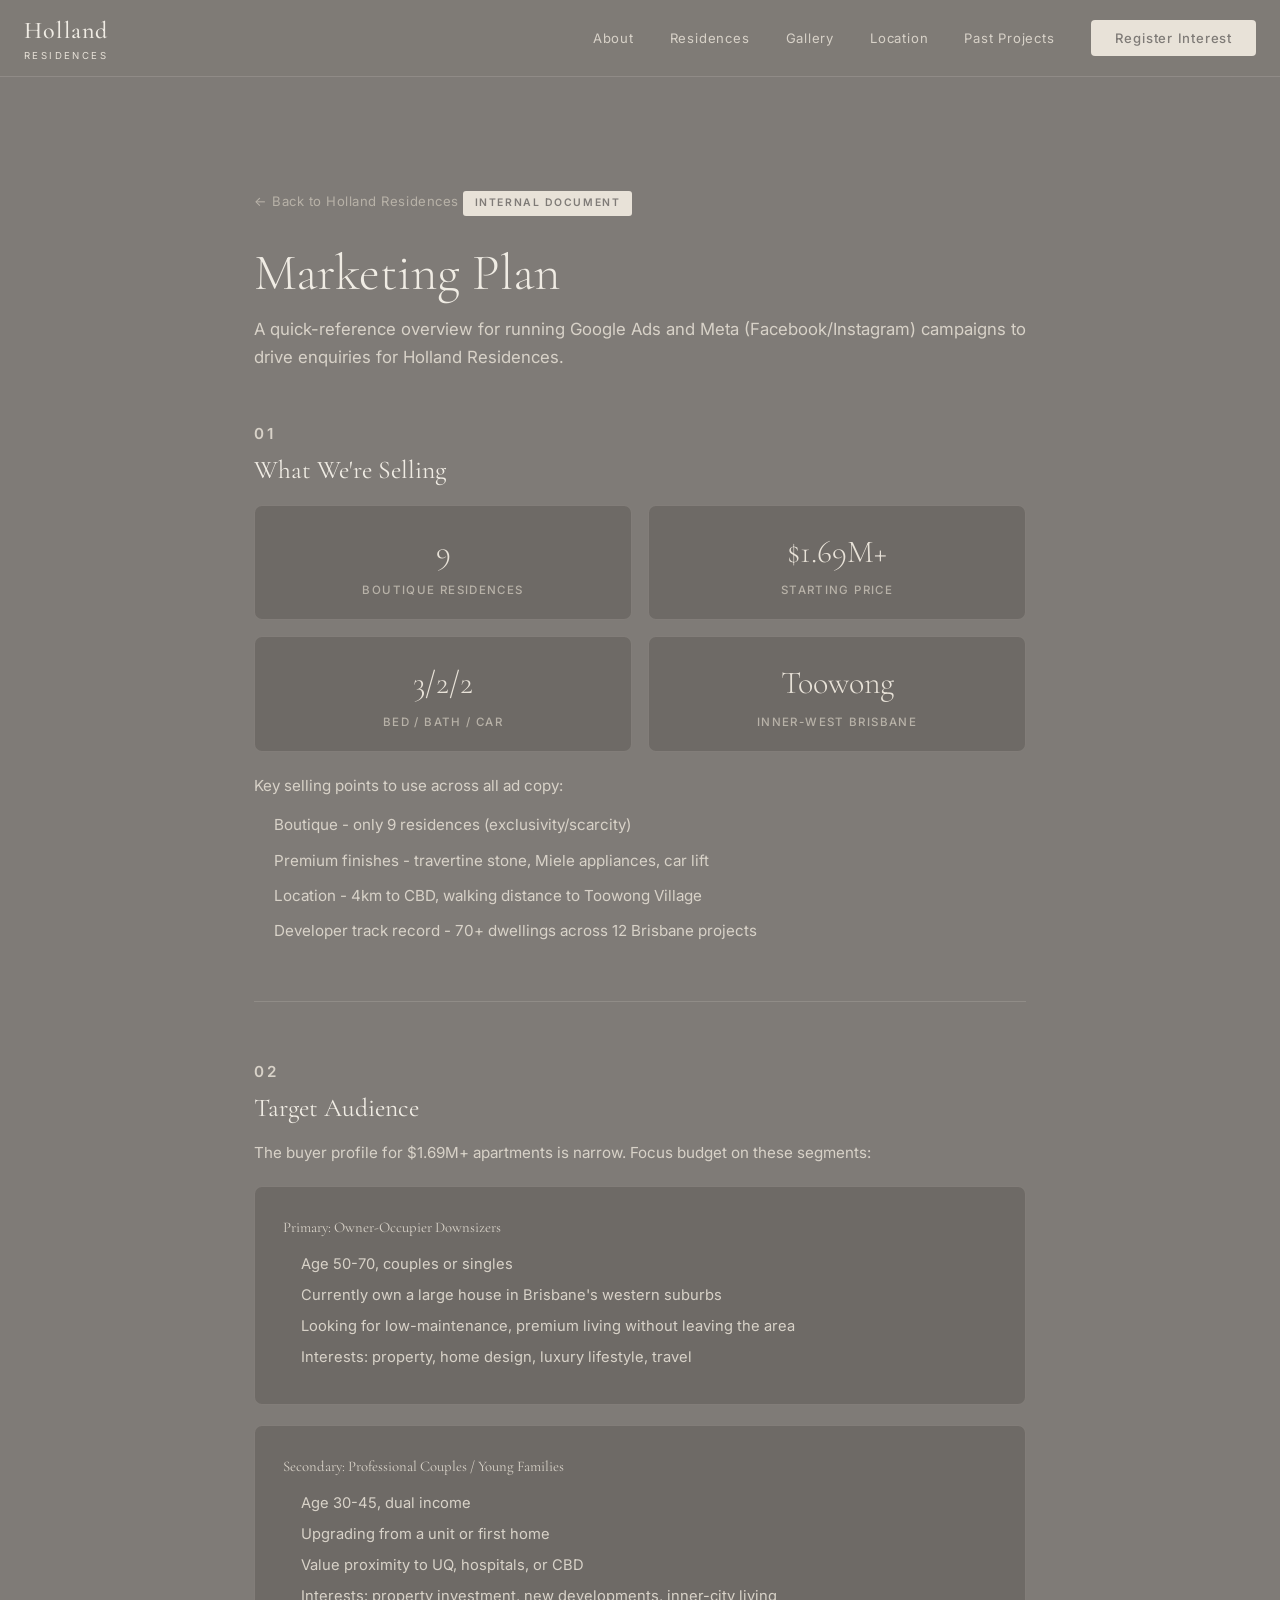
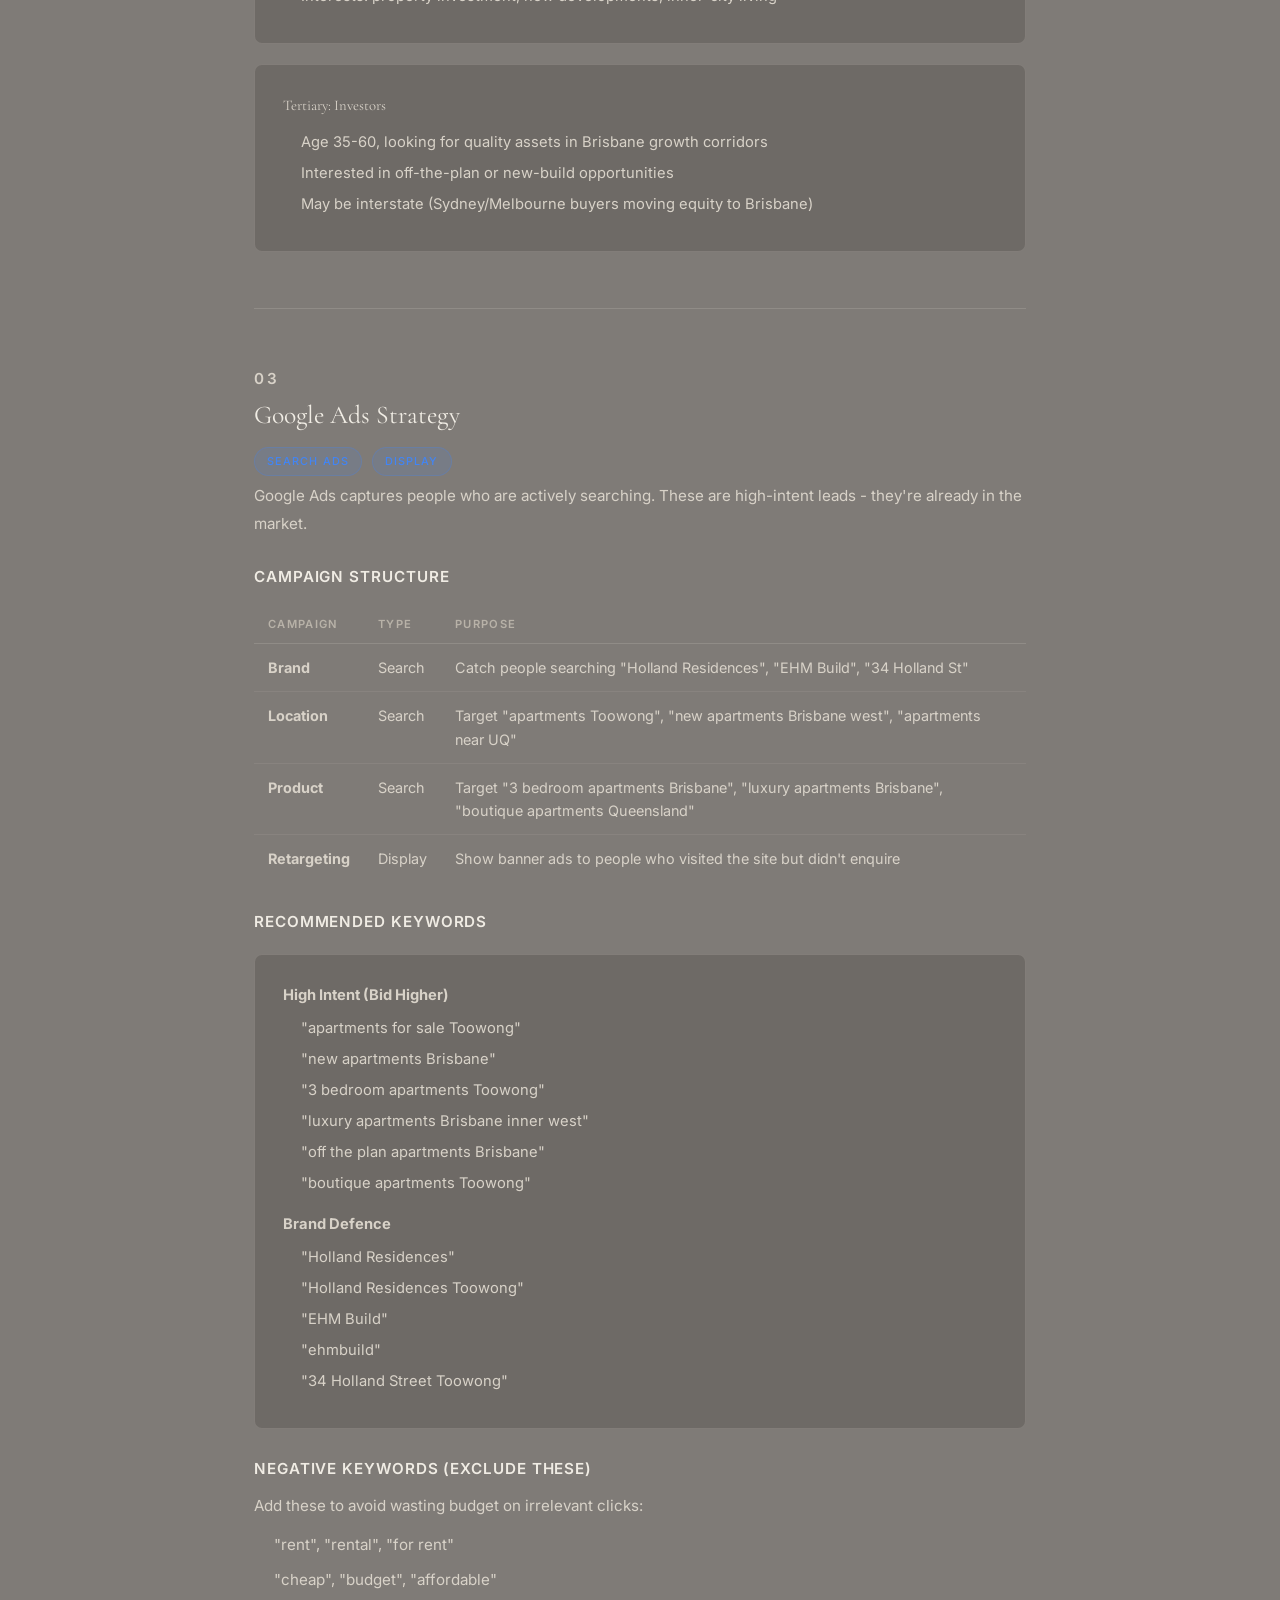
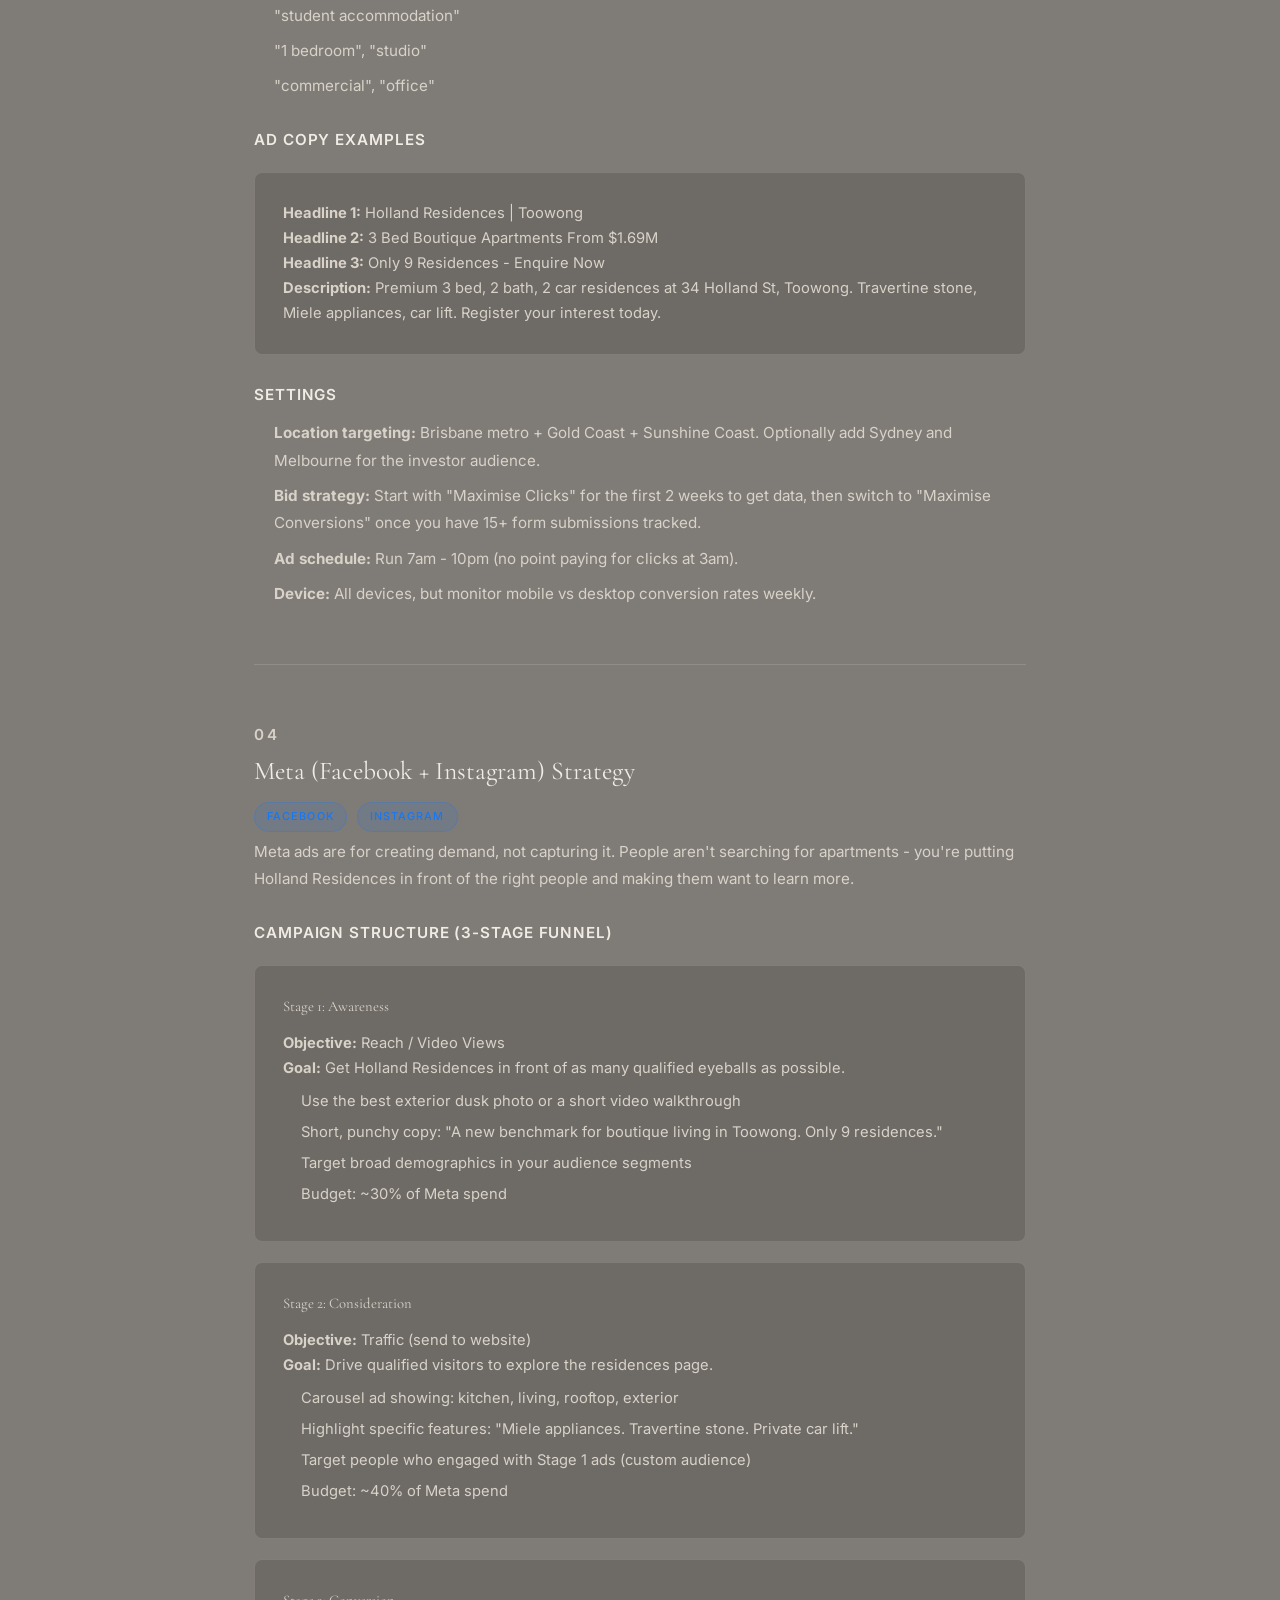
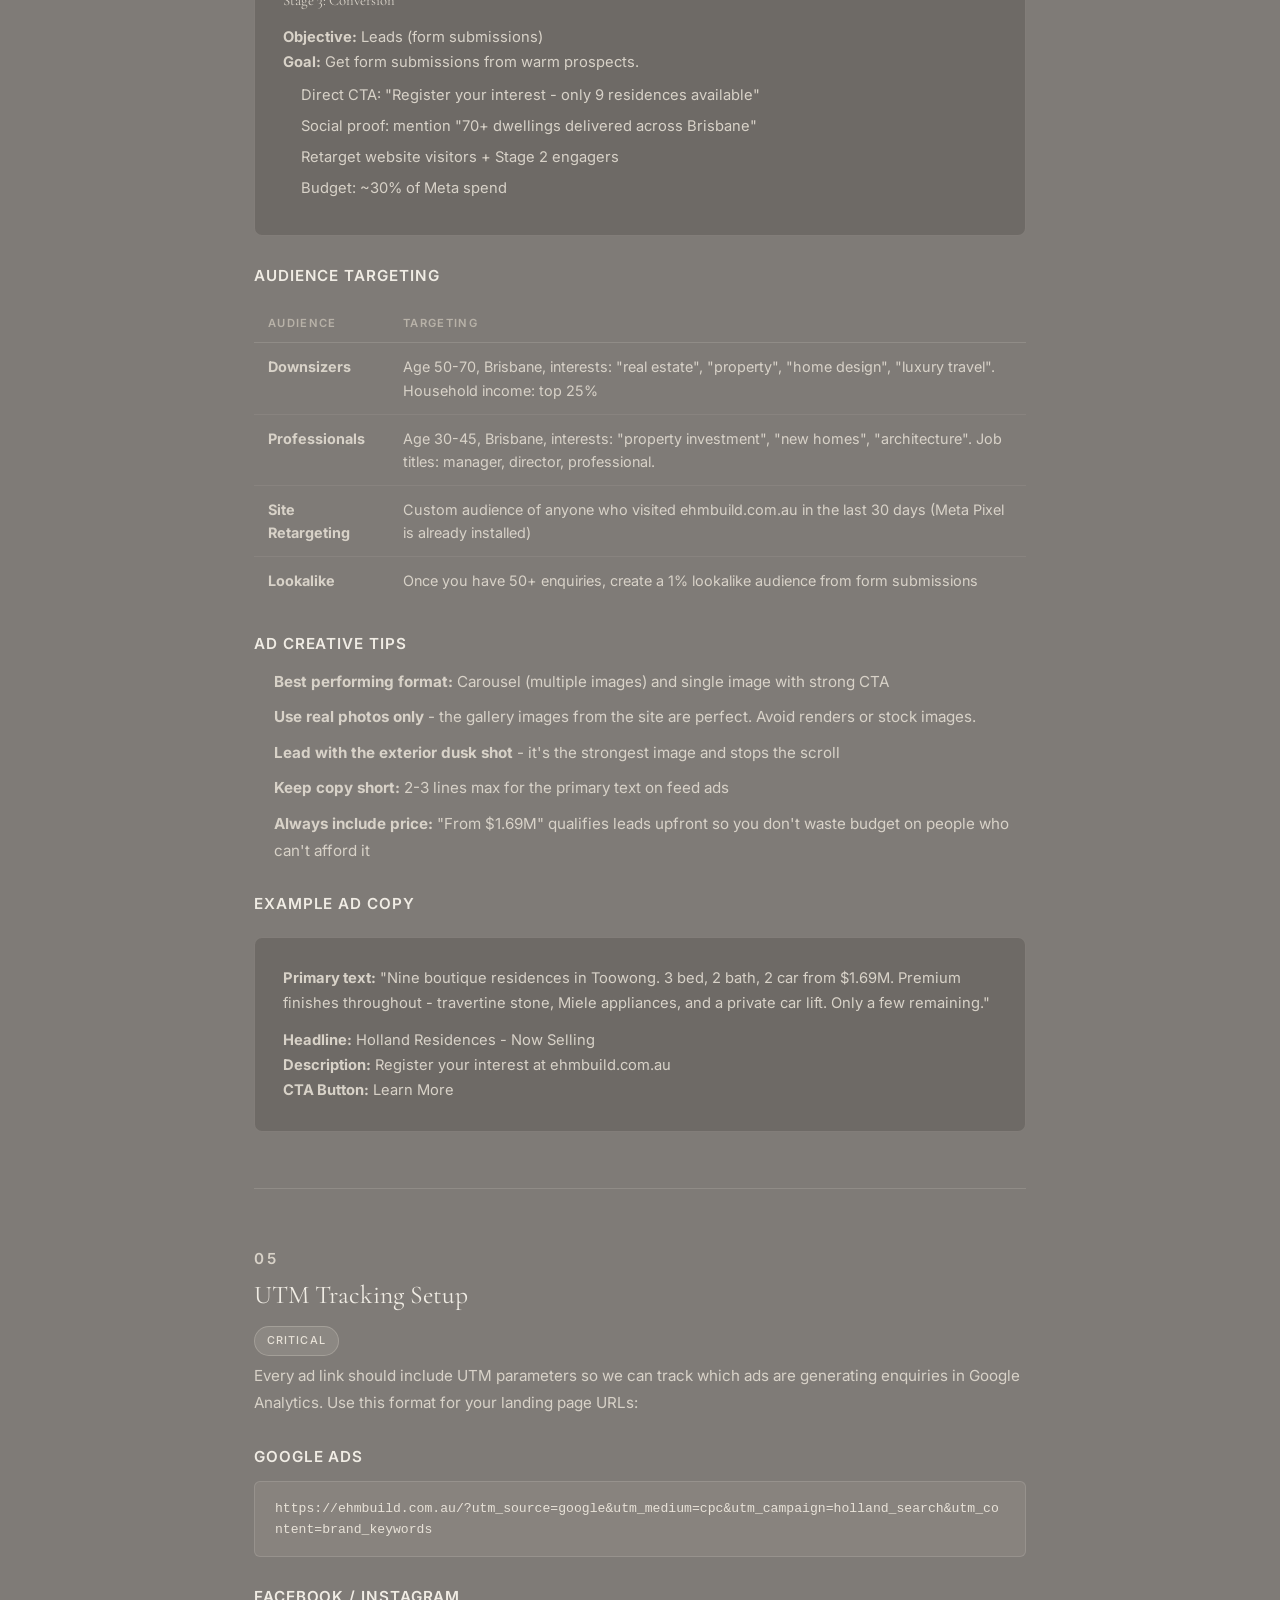
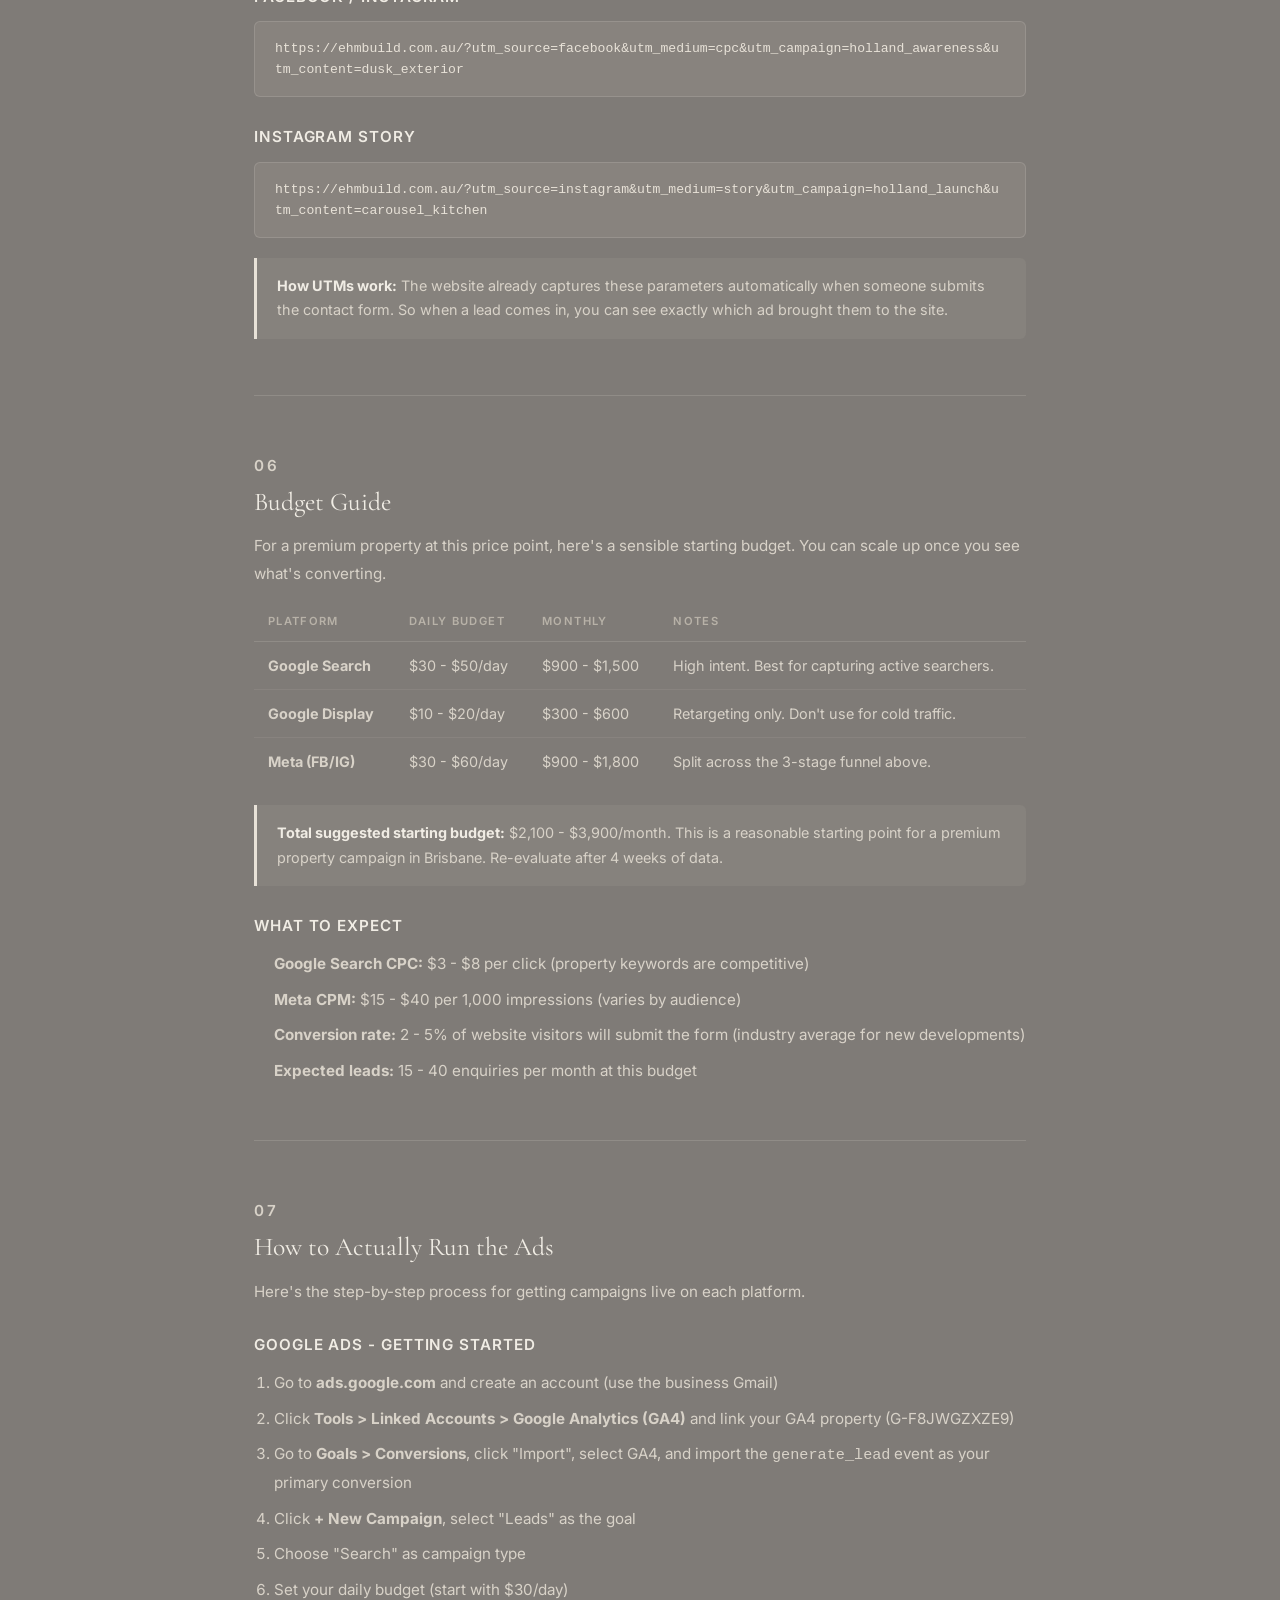
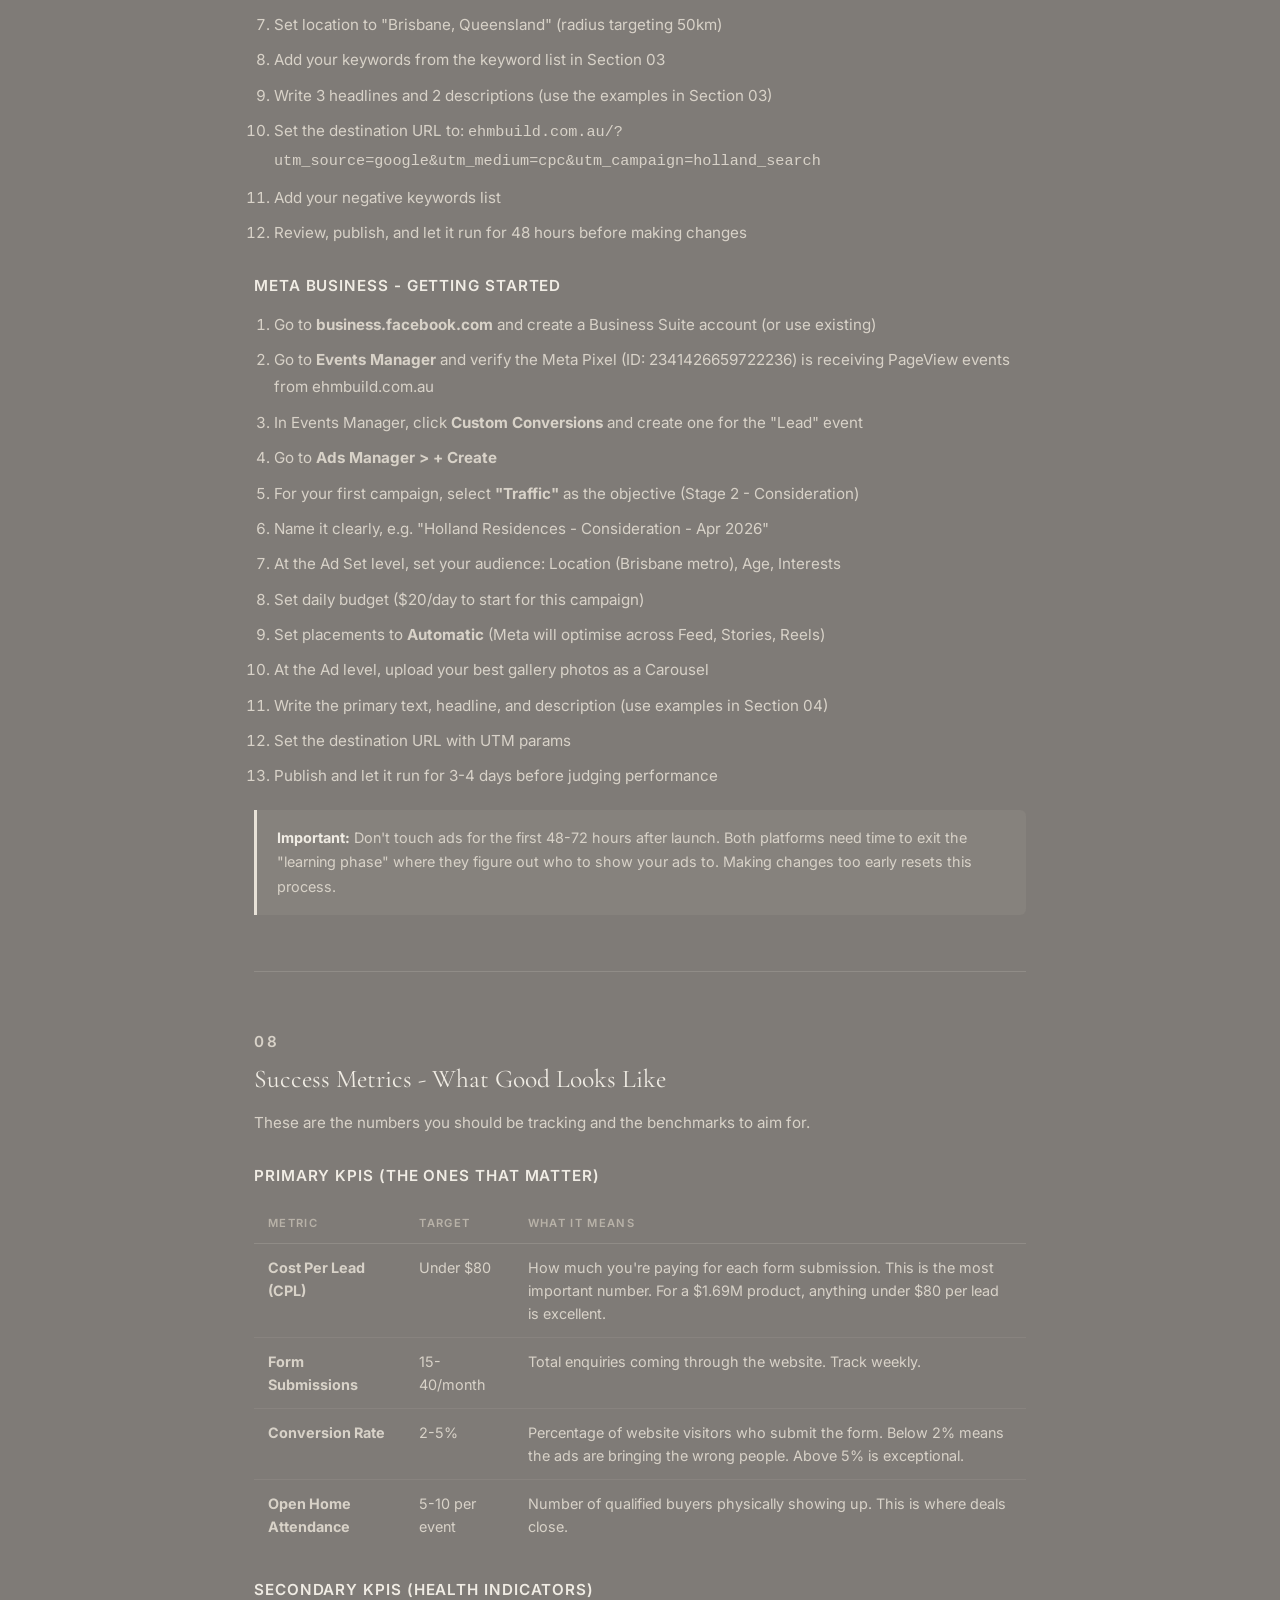
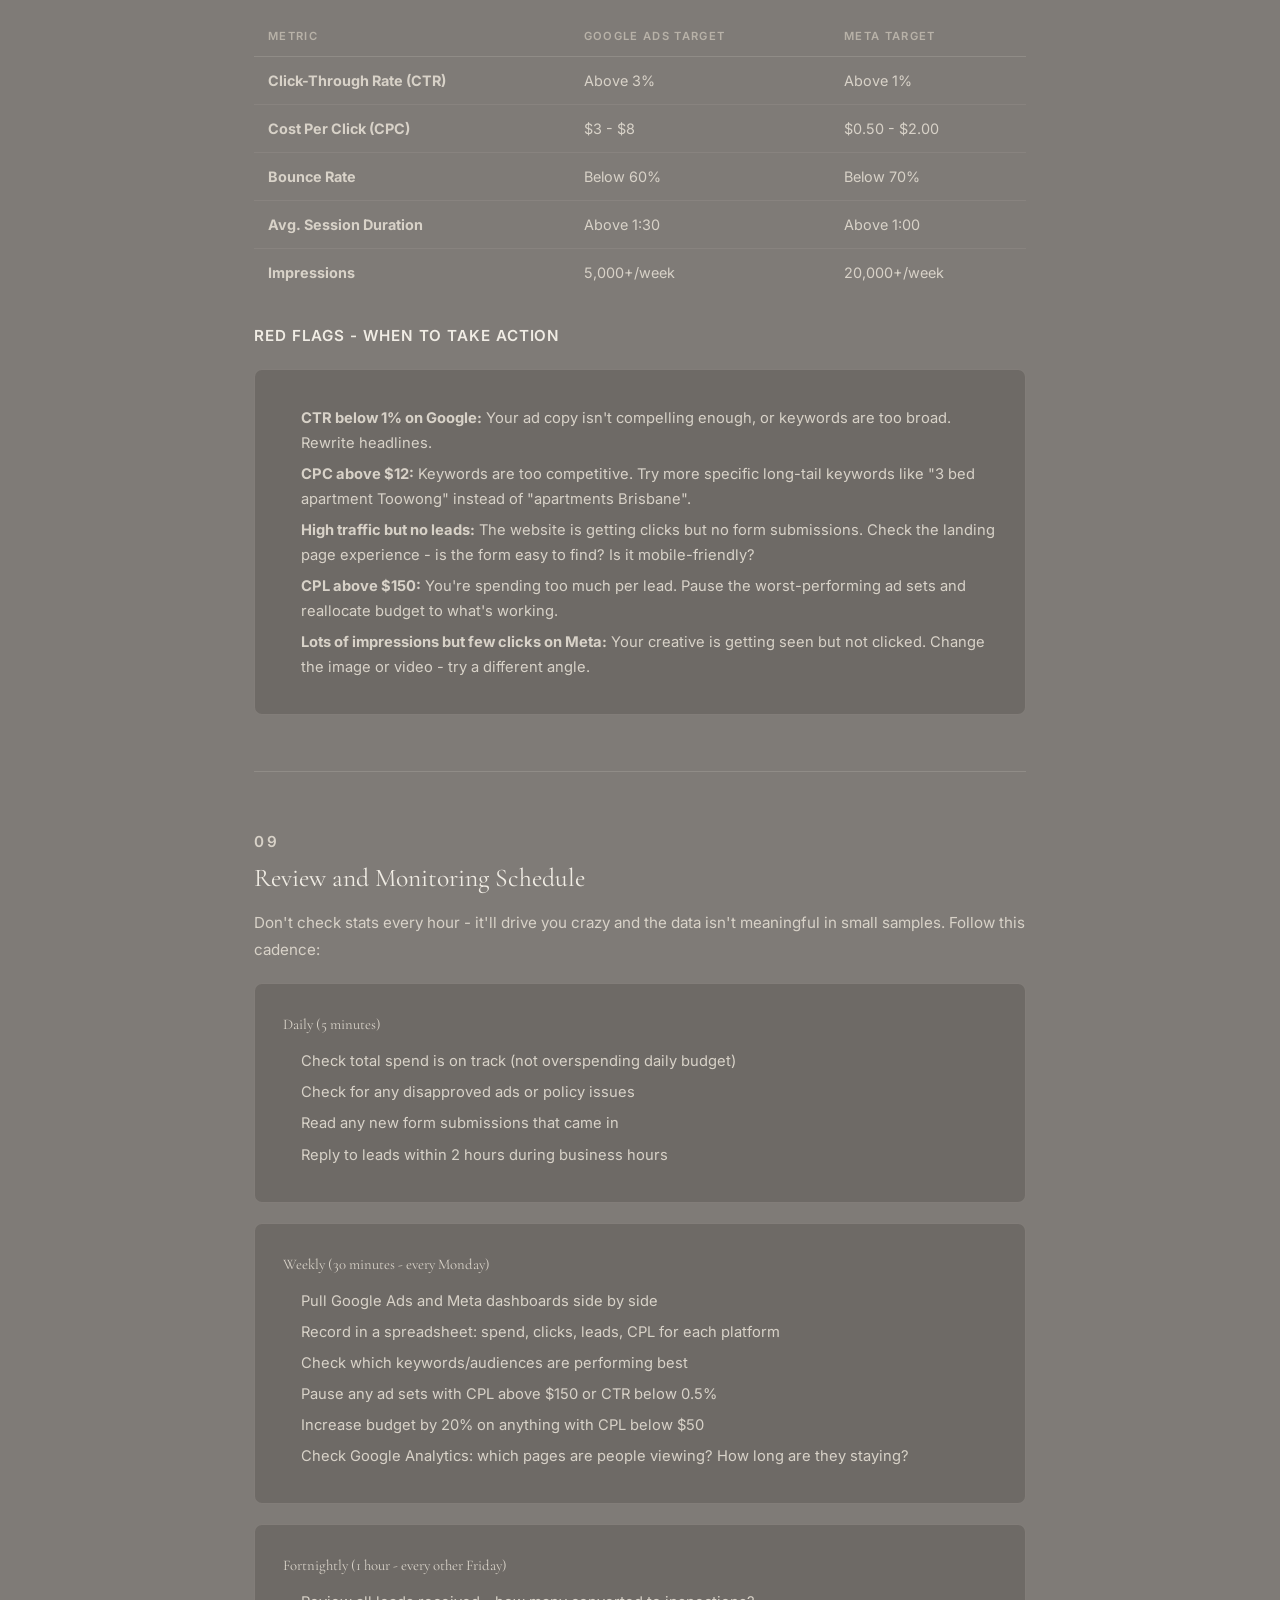
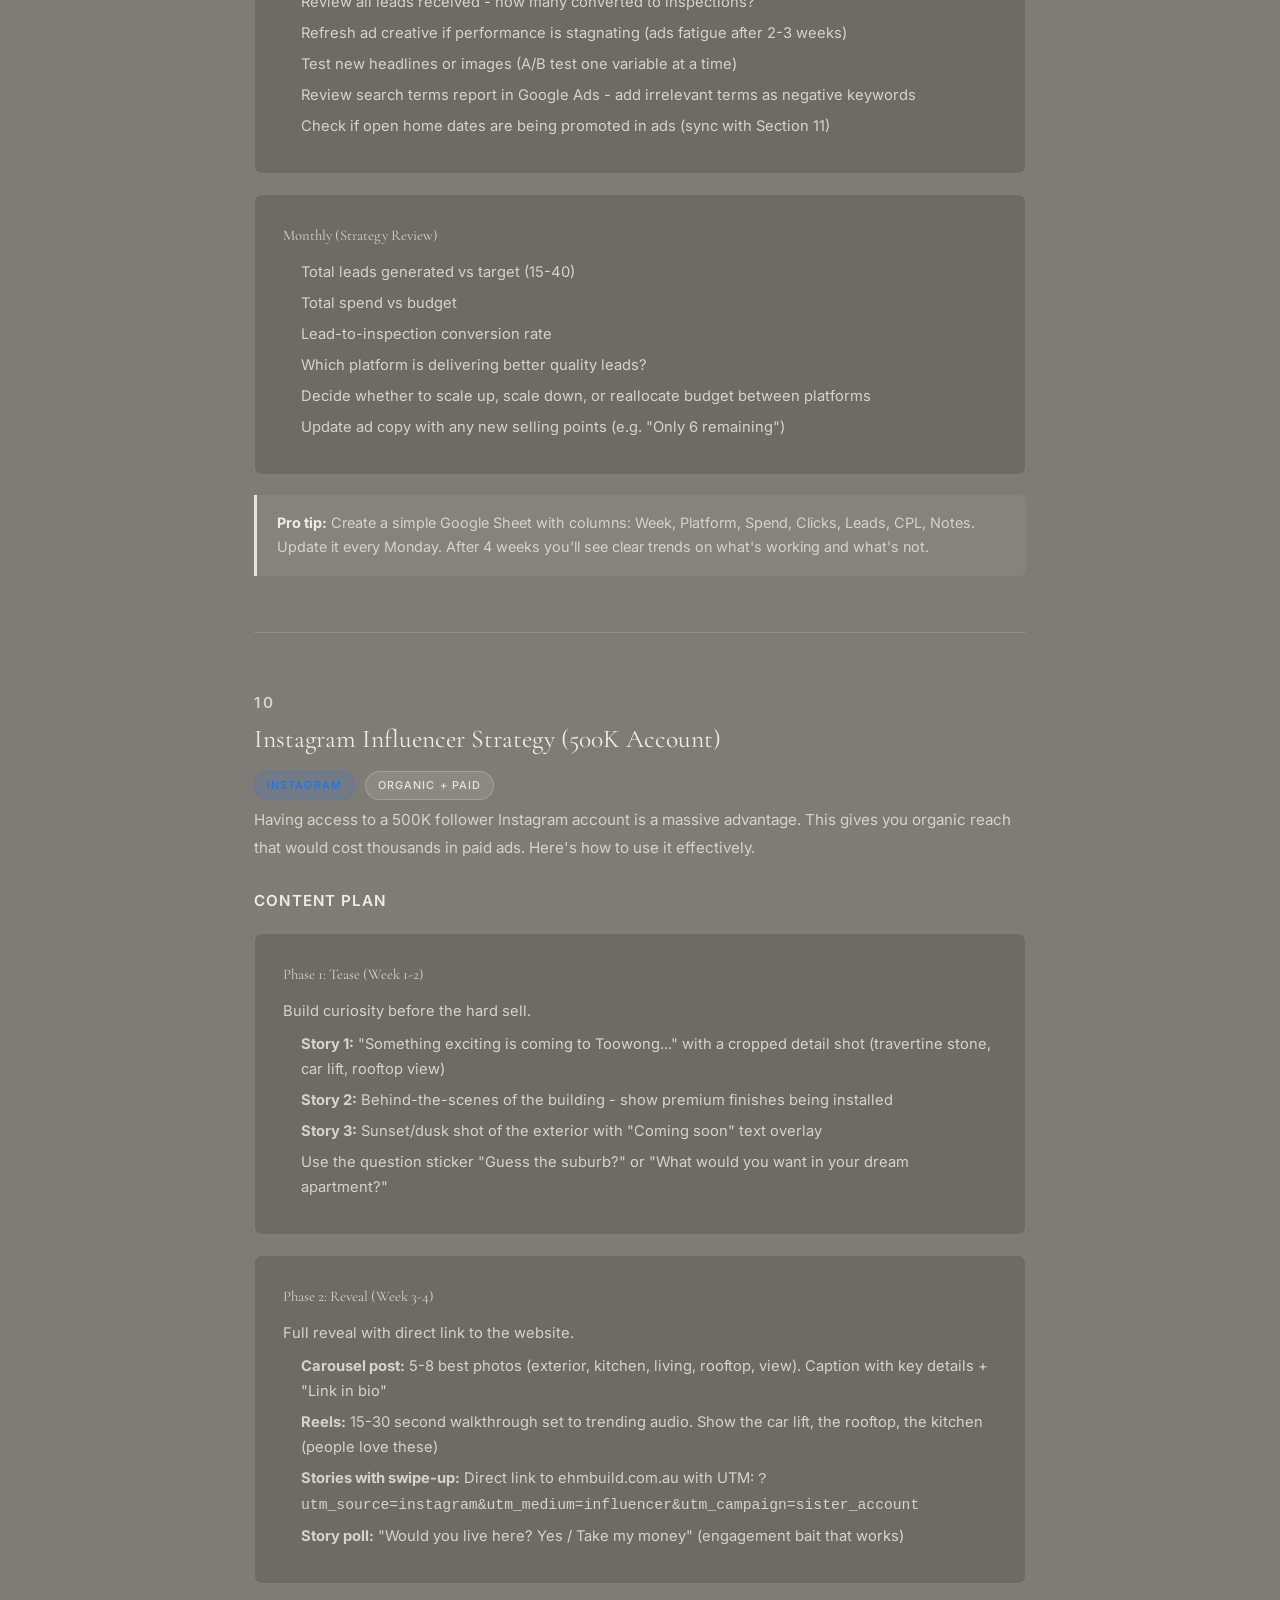
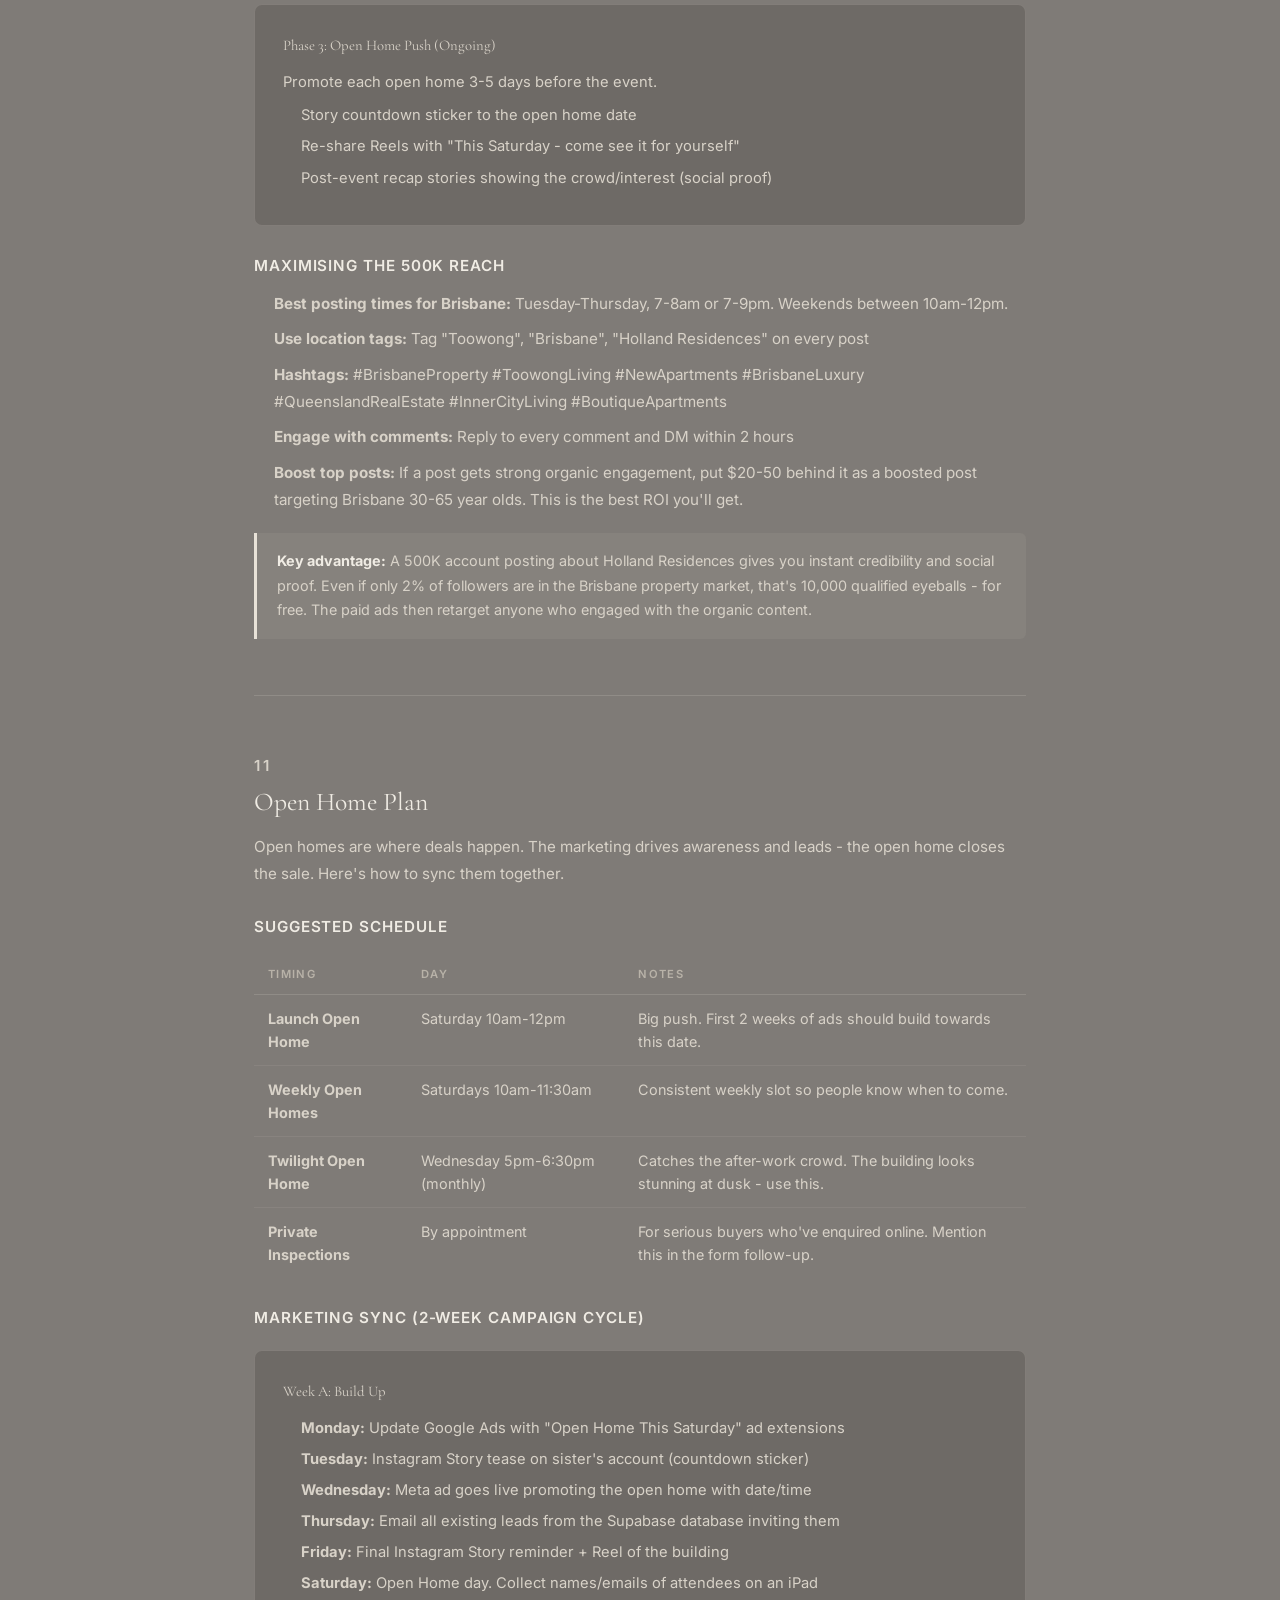
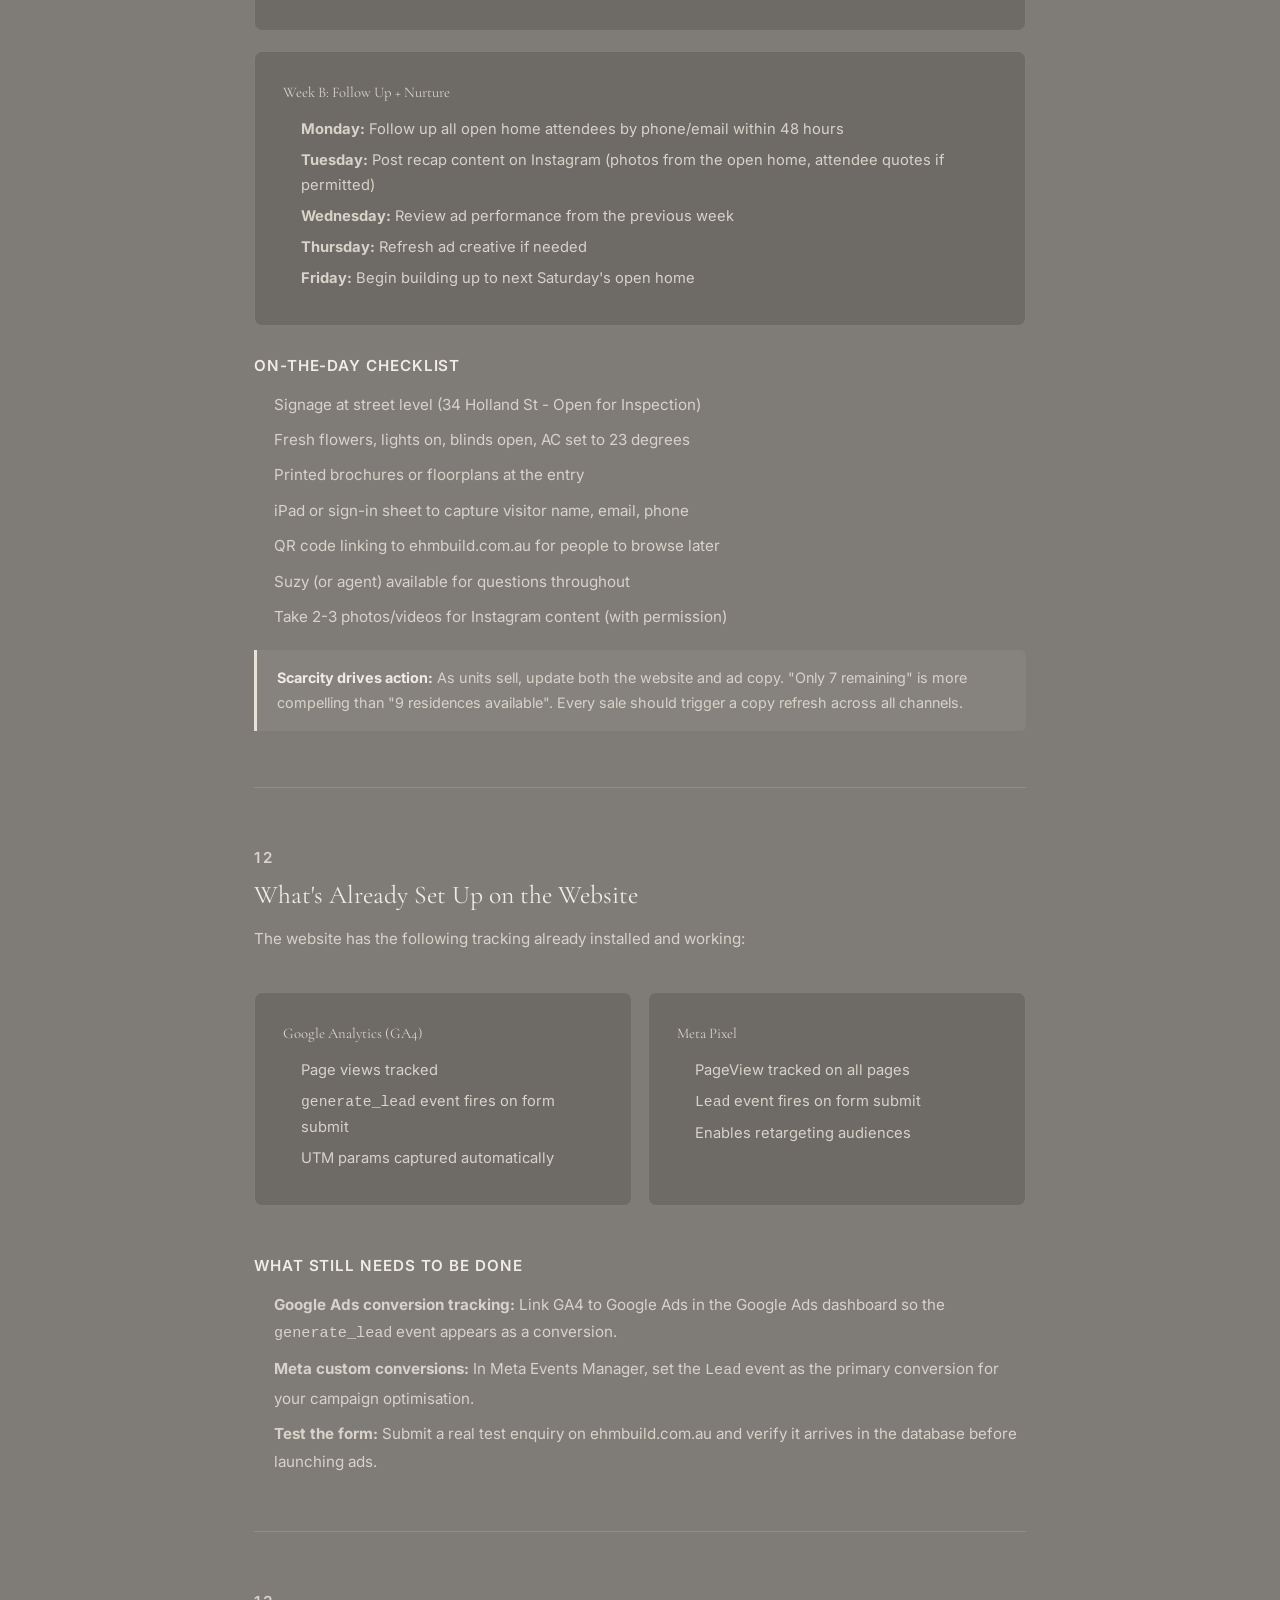
==== commit 3ccf6c22: "point Meta Pixel at the active ad account (2341426659722236) Swaps the old placeholder pixel ID 8558" ====
--- a/marketing-plan.html
+++ b/marketing-plan.html
@@ -699,7 +699,7 @@
                 <h3>Meta Business - Getting Started</h3>
                 <ol>
                     <li>Go to <strong>business.facebook.com</strong> and create a Business Suite account (or use existing)</li>
-                    <li>Go to <strong>Events Manager</strong> and verify the Meta Pixel (ID: 855860000776642) is receiving PageView events from ehmbuild.com.au</li>
+                    <li>Go to <strong>Events Manager</strong> and verify the Meta Pixel (ID: 2341426659722236) is receiving PageView events from ehmbuild.com.au</li>
                     <li>In Events Manager, click <strong>Custom Conversions</strong> and create one for the "Lead" event</li>
                     <li>Go to <strong>Ads Manager > + Create</strong></li>
                     <li>For your first campaign, select <strong>"Traffic"</strong> as the objective (Stage 2 - Consideration)</li>
--- a/styles.css
+++ b/styles.css
@@ -1447,3 +1447,451 @@
         gap: 12px;
     }
 }
+
+/* =============================================
+   Direct Sales Mode
+   ============================================= */
+
+/* Hero status line */
+.hero-status {
+    display: inline-flex;
+    align-items: center;
+    gap: 10px;
+    margin-top: 14px;
+    font-size: 0.78rem;
+    font-weight: 500;
+    letter-spacing: 0.14em;
+    text-transform: uppercase;
+    color: var(--accent-light);
+}
+
+.hero-status-dot {
+    width: 7px;
+    height: 7px;
+    border-radius: 50%;
+    background: #A8C39A;
+    box-shadow: 0 0 0 3px rgba(168, 195, 154, 0.25);
+    flex-shrink: 0;
+}
+
+.hero-ctas {
+    display: flex;
+    gap: 16px;
+    flex-wrap: wrap;
+    justify-content: center;
+}
+
+.hero-btn--solid {
+    background: var(--accent);
+    color: var(--bg-primary);
+}
+
+.hero-btn--solid:hover {
+    background: var(--accent-light);
+    color: var(--bg-primary);
+}
+
+/* Availability line under the Residences header */
+.availability-line {
+    margin-top: 20px;
+    font-size: 0.78rem;
+    font-weight: 600;
+    letter-spacing: 0.14em;
+    text-transform: uppercase;
+    color: var(--accent);
+}
+
+.availability-line:empty {
+    display: none;
+}
+
+/* Unit status chips (rendered by script.js from data-status) */
+.unit-status {
+    font-size: 0.68rem;
+    font-weight: 600;
+    text-transform: uppercase;
+    letter-spacing: 0.12em;
+    padding: 4px 12px;
+    border-radius: 20px;
+    white-space: nowrap;
+}
+
+.unit-status--available {
+    color: #C6DCB8;
+    background: rgba(168, 195, 154, 0.14);
+    border: 1px solid rgba(168, 195, 154, 0.4);
+}
+
+.unit-status--under-offer {
+    color: #E8CE9A;
+    background: rgba(217, 179, 106, 0.14);
+    border: 1px solid rgba(217, 179, 106, 0.4);
+}
+
+.unit-status--sold {
+    color: var(--text-muted);
+    background: rgba(0, 0, 0, 0.15);
+    border: 1px solid var(--border-light);
+}
+
+.unit-card[data-status="sold"],
+.unit-card[data-status="under-offer"] {
+    position: relative;
+    overflow: hidden;
+}
+
+.unit-card[data-status="sold"]:hover {
+    transform: none;
+    border-color: var(--border);
+    box-shadow: none;
+}
+
+/* Sold content recedes; the sold markers stay at full strength */
+.unit-card[data-status="sold"] .unit-specs,
+.unit-card[data-status="sold"] .unit-areas,
+.unit-card[data-status="sold"] .unit-desc,
+.unit-card[data-status="sold"] .unit-features,
+.unit-card[data-status="sold"] .unit-floorplan-btn,
+.unit-card[data-status="sold"] .unit-btn {
+    opacity: 0.45;
+}
+
+.sold-ribbon.sold-ribbon--long {
+    font-size: 0.62rem;
+    letter-spacing: 0.1em;
+    padding-top: 9px;
+    padding-bottom: 9px;
+    width: 240px;
+    top: 64px;
+    right: -40px;
+    white-space: nowrap;
+}
+
+.sold-ribbon {
+    position: absolute;
+    top: 18px;
+    right: -54px;
+    transform: rotate(45deg);
+    width: 190px;
+    text-align: center;
+    white-space: nowrap;
+    padding: 8px 0;
+    background: var(--accent);
+    color: var(--bg-primary);
+    font-size: 0.74rem;
+    font-weight: 700;
+    letter-spacing: 0.28em;
+    text-transform: uppercase;
+    box-shadow: 0 3px 12px rgba(0, 0, 0, 0.3);
+    z-index: 2;
+    pointer-events: none;
+}
+
+.unit-btn:disabled {
+    cursor: default;
+    border-color: var(--border-light);
+    color: var(--text-muted);
+}
+
+.unit-btn:disabled:hover {
+    background: transparent;
+    border-color: var(--border-light);
+    color: var(--text-muted);
+}
+
+/* Buyer pack band */
+.buyer-pack-band {
+    margin-top: 56px;
+    padding: 36px 40px;
+    border: 1px solid var(--border);
+    border-radius: 8px;
+    background: var(--bg-card);
+    display: flex;
+    align-items: center;
+    justify-content: space-between;
+    gap: 28px;
+    flex-wrap: wrap;
+}
+
+.buyer-pack-text h3 {
+    font-family: var(--font-heading);
+    font-weight: 400;
+    font-size: 1.6rem;
+    color: var(--text-primary);
+    margin-bottom: 8px;
+}
+
+.buyer-pack-text p {
+    color: var(--text-muted);
+    font-size: 0.9rem;
+    max-width: 52ch;
+}
+
+.buyer-pack-btn {
+    padding: 16px 36px;
+    background: var(--accent);
+    color: var(--bg-primary);
+    font-size: 0.8rem;
+    font-weight: 600;
+    letter-spacing: 0.1em;
+    text-transform: uppercase;
+    border-radius: 4px;
+    white-space: nowrap;
+    transition: background 0.3s var(--ease), transform 0.3s var(--ease);
+}
+
+.buyer-pack-btn:hover {
+    background: var(--accent-light);
+    transform: translateY(-2px);
+}
+
+/* Buyer pack modal */
+.pack-modal {
+    position: fixed;
+    inset: 0;
+    z-index: 1200;
+    display: flex;
+    align-items: center;
+    justify-content: center;
+    opacity: 0;
+    pointer-events: none;
+    transition: opacity 0.3s var(--ease);
+}
+
+.pack-modal.active {
+    opacity: 1;
+    pointer-events: auto;
+}
+
+.pack-modal-overlay {
+    position: absolute;
+    inset: 0;
+    background: rgba(20, 18, 16, 0.75);
+    backdrop-filter: blur(4px);
+}
+
+.pack-modal-content {
+    position: relative;
+    background: var(--bg-secondary);
+    border: 1px solid var(--border-light);
+    border-radius: 8px;
+    padding: 40px;
+    width: calc(100% - 40px);
+    max-width: 480px;
+    max-height: 90vh;
+    overflow-y: auto;
+    transform: translateY(12px);
+    transition: transform 0.3s var(--ease);
+}
+
+.pack-modal.active .pack-modal-content {
+    transform: translateY(0);
+}
+
+.pack-modal-content h3 {
+    font-family: var(--font-heading);
+    font-weight: 400;
+    font-size: 1.7rem;
+    color: var(--text-primary);
+    margin-bottom: 10px;
+}
+
+.pack-modal-sub {
+    color: var(--text-muted);
+    font-size: 0.9rem;
+    margin-bottom: 24px;
+}
+
+.pack-modal-close {
+    position: absolute;
+    top: 16px;
+    right: 16px;
+    font-size: 1.6rem;
+    line-height: 1;
+    color: var(--text-muted);
+    padding: 8px;
+    transition: color 0.3s var(--ease);
+}
+
+.pack-modal-close:hover {
+    color: var(--text-primary);
+}
+
+.pack-form {
+    display: flex;
+    flex-direction: column;
+    gap: 18px;
+}
+
+.pack-form .form-submit {
+    align-self: stretch;
+    text-align: center;
+}
+
+/* Sticky mobile action bar */
+.mobile-action-bar {
+    display: none;
+}
+
+@media (max-width: 768px) {
+    .mobile-action-bar {
+        position: fixed;
+        bottom: 0;
+        left: 0;
+        right: 0;
+        z-index: 900;
+        display: grid;
+        grid-template-columns: 1fr 1fr;
+        border-top: 1px solid var(--border-light);
+        padding-bottom: env(safe-area-inset-bottom);
+        background: var(--bg-secondary);
+    }
+
+    .mab-btn {
+        padding: 17px 10px;
+        text-align: center;
+        font-size: 0.78rem;
+        font-weight: 600;
+        letter-spacing: 0.1em;
+        text-transform: uppercase;
+    }
+
+    .mab-call {
+        color: var(--text-primary);
+        background: var(--bg-secondary);
+    }
+
+    .mab-book {
+        color: var(--bg-primary);
+        background: var(--accent);
+    }
+
+    .footer {
+        padding-bottom: 96px;
+    }
+
+    .buyer-pack-band {
+        padding: 28px 24px;
+    }
+
+    .buyer-pack-btn {
+        width: 100%;
+    }
+}
+
+/* Film section */
+.film-frame {
+    position: relative;
+    width: min(380px, 78vw);
+    aspect-ratio: 9 / 16;
+    margin: 0 auto;
+    border-radius: 12px;
+    overflow: hidden;
+    cursor: pointer;
+    background: var(--bg-card);
+    border: 1px solid var(--border-light);
+}
+
+.film-frame img,
+.film-frame iframe {
+    width: 100%;
+    height: 100%;
+    display: block;
+    border: 0;
+    object-fit: cover;
+}
+
+.film-play {
+    position: absolute;
+    inset: 0;
+    margin: auto;
+    width: 72px;
+    height: 72px;
+    border-radius: 50%;
+    background: rgba(20, 18, 16, 0.55);
+    color: var(--accent-light);
+    display: flex;
+    align-items: center;
+    justify-content: center;
+    backdrop-filter: blur(4px);
+    border: 1px solid rgba(240, 236, 228, 0.4);
+    transition: transform 0.3s var(--ease), background 0.3s var(--ease);
+}
+
+.film-play svg {
+    width: 30px;
+    height: 30px;
+    margin-left: 4px;
+}
+
+.film-frame:hover .film-play {
+    transform: scale(1.08);
+    background: rgba(20, 18, 16, 0.78);
+}
+
+/* Booking calendar */
+.booking-frame {
+    background: var(--bg-card);
+    border: 1px solid var(--border-light);
+    border-radius: 8px;
+    overflow: hidden;
+    min-height: 400px;
+}
+
+.booking-frame iframe {
+    display: block;
+    width: 100%;
+    height: 1050px;
+    border: 0;
+    background: #fff;
+}
+
+.booking-fallback {
+    text-align: center;
+    margin-top: 20px;
+    color: var(--text-muted);
+    font-size: 0.9rem;
+}
+
+.booking-fallback a {
+    color: var(--accent);
+}
+
+@media (max-width: 768px) {
+    .booking-frame iframe {
+        height: 760px;
+    }
+}
+
+/* Ribbon replaces the Signature badge on sold/under-contract cards */
+.unit-card--featured[data-status="sold"]::before,
+.unit-card--featured[data-status="under-offer"]::before {
+    display: none;
+}
+
+/* Inspection tick-box in the enquiry form */
+.form-check {
+    flex-direction: row;
+    align-items: flex-start;
+    gap: 10px;
+}
+
+.form-check input[type="checkbox"] {
+    width: 18px;
+    height: 18px;
+    margin-top: 2px;
+    flex-shrink: 0;
+    accent-color: var(--accent);
+}
+
+.form-check label {
+    text-transform: none;
+    letter-spacing: 0.02em;
+    font-size: 0.85rem;
+    color: var(--text-secondary);
+}
+
+/* The deeper under-contract ribbon crosses the level pill - hide it */
+.unit-card[data-status="under-offer"] .unit-level {
+    visibility: hidden;
+}
